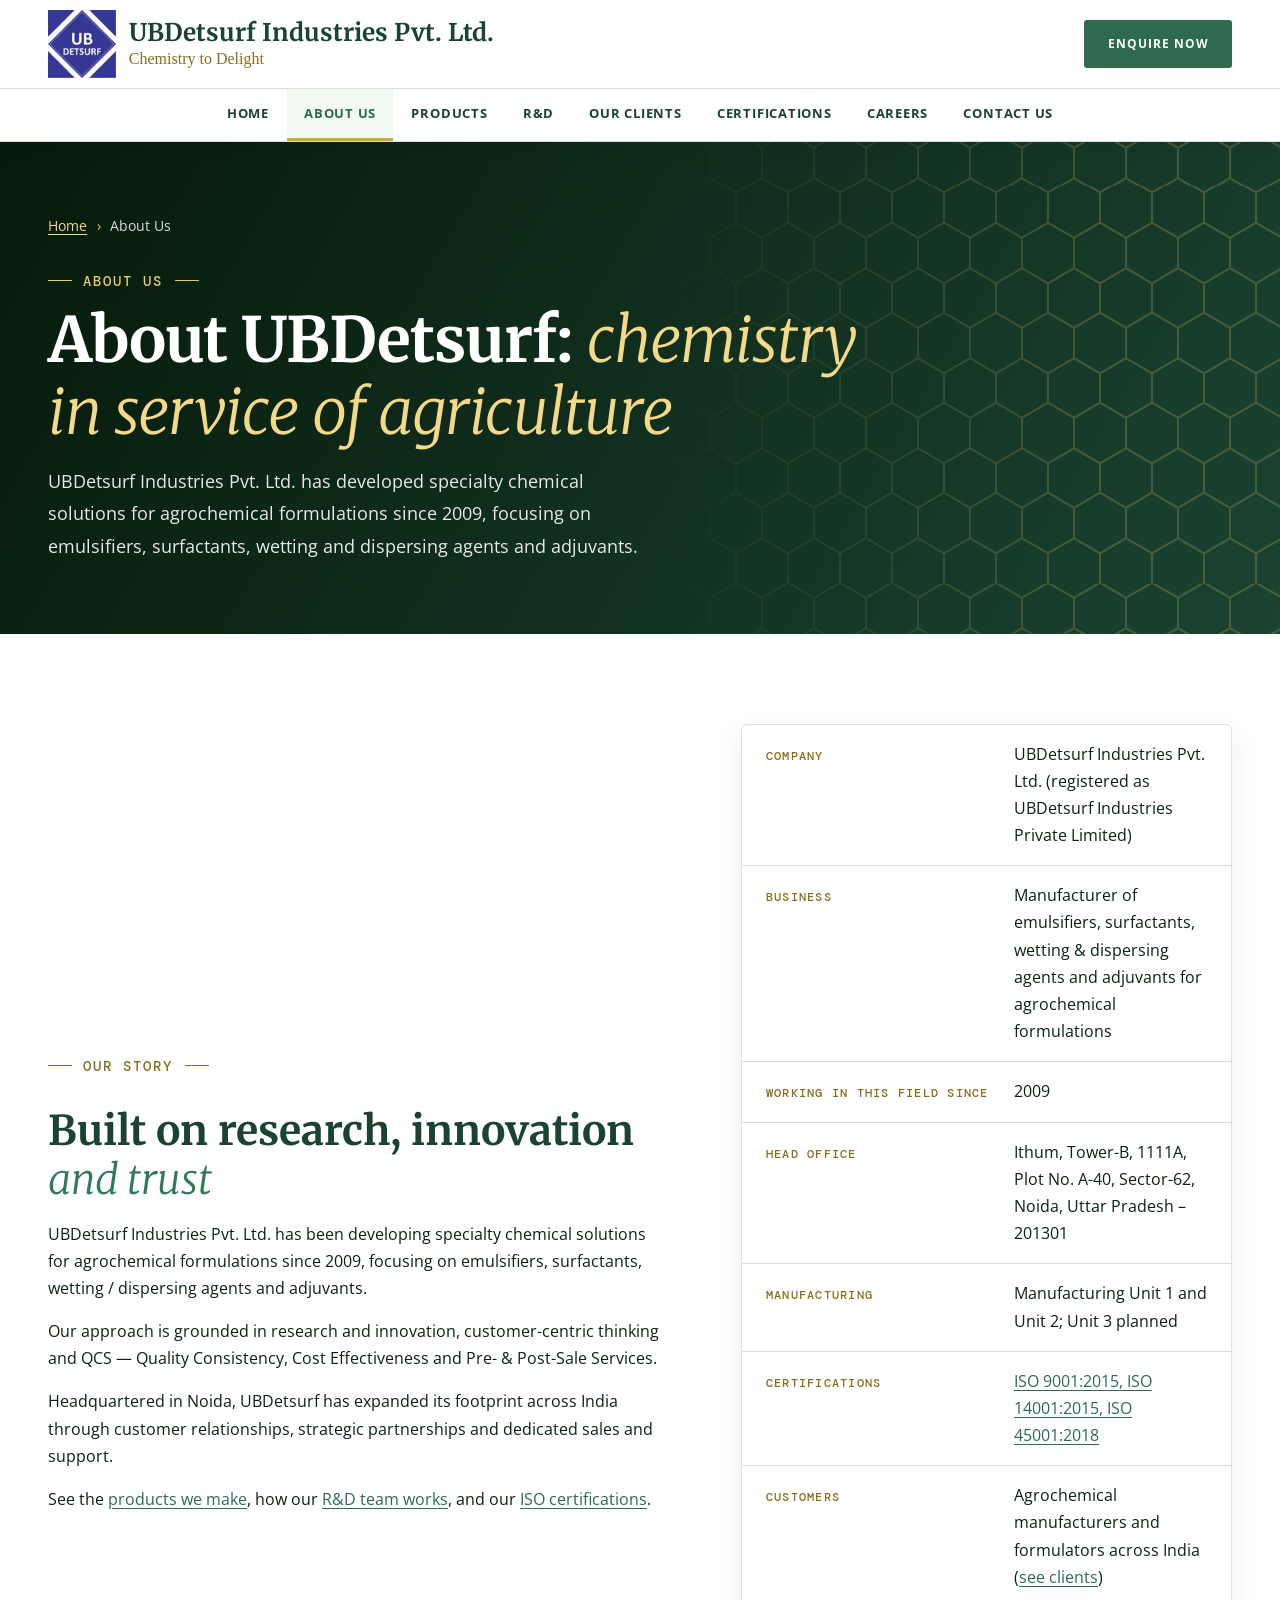
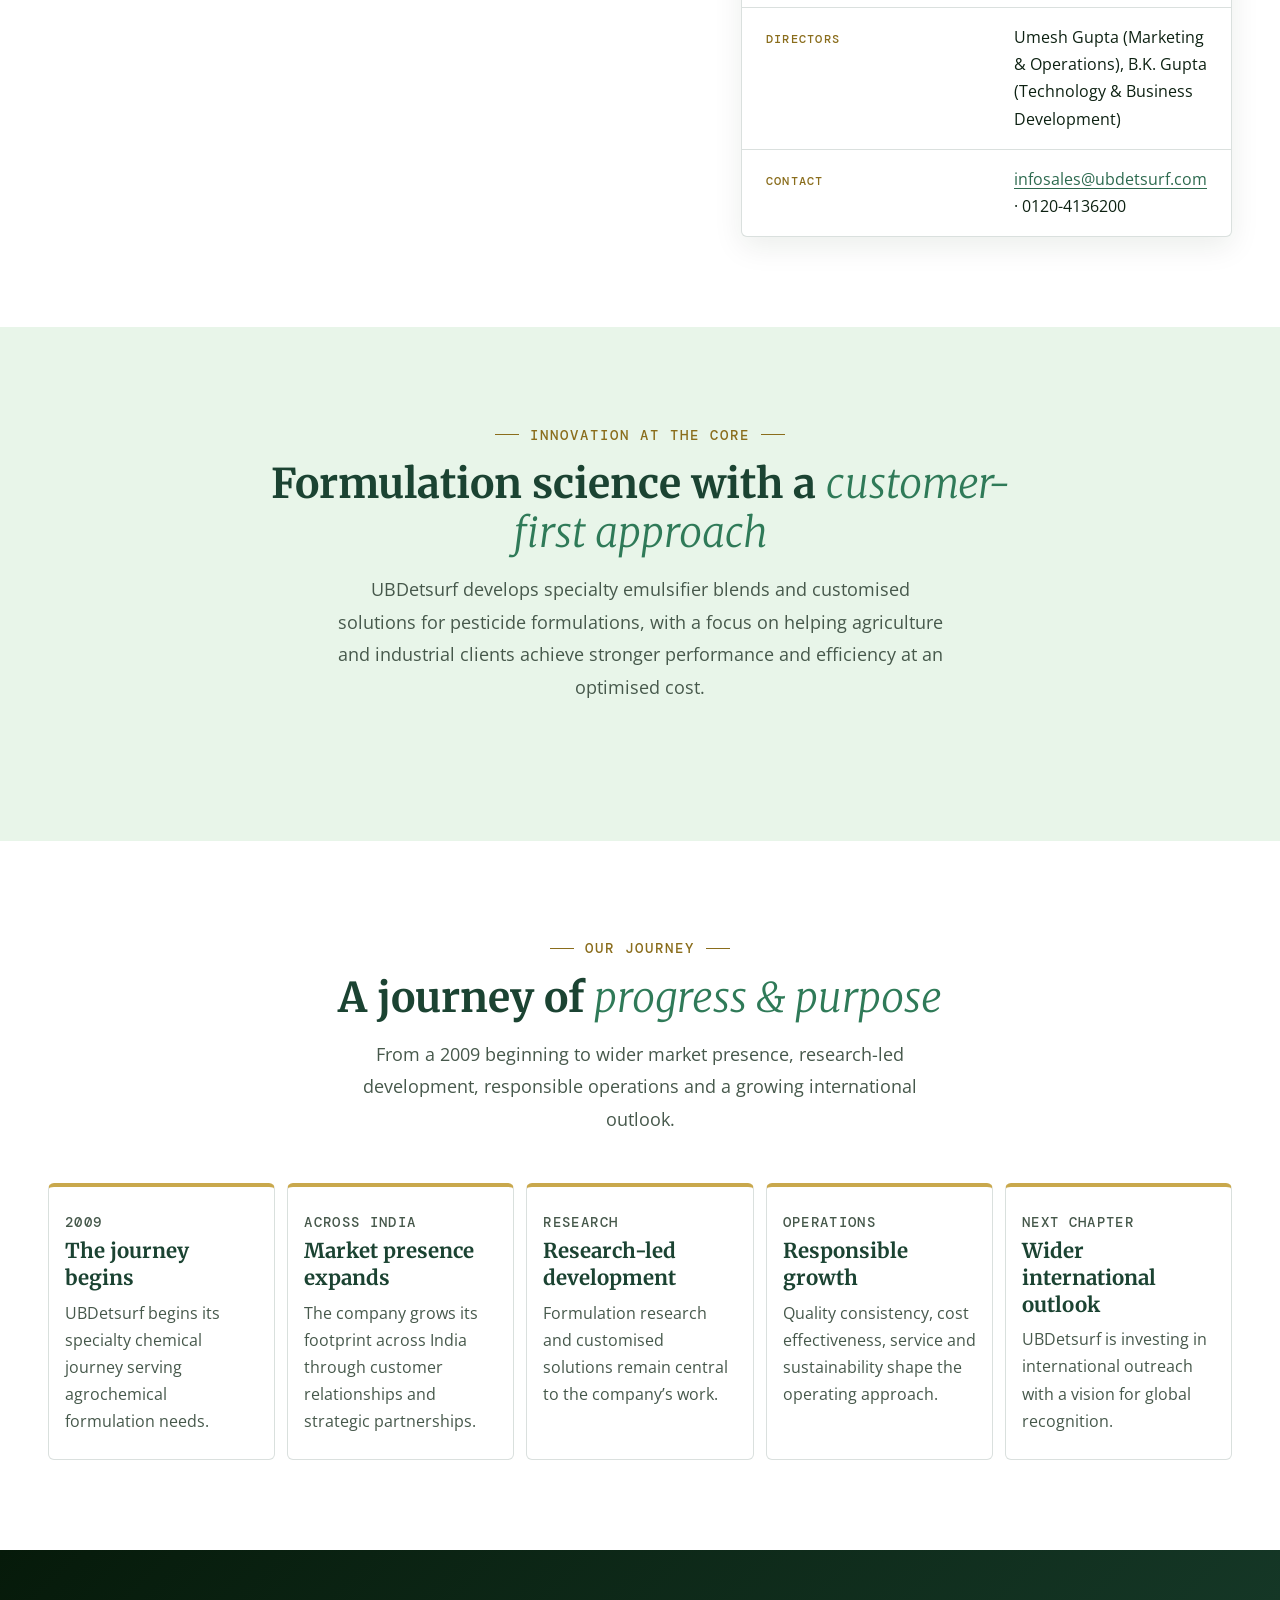
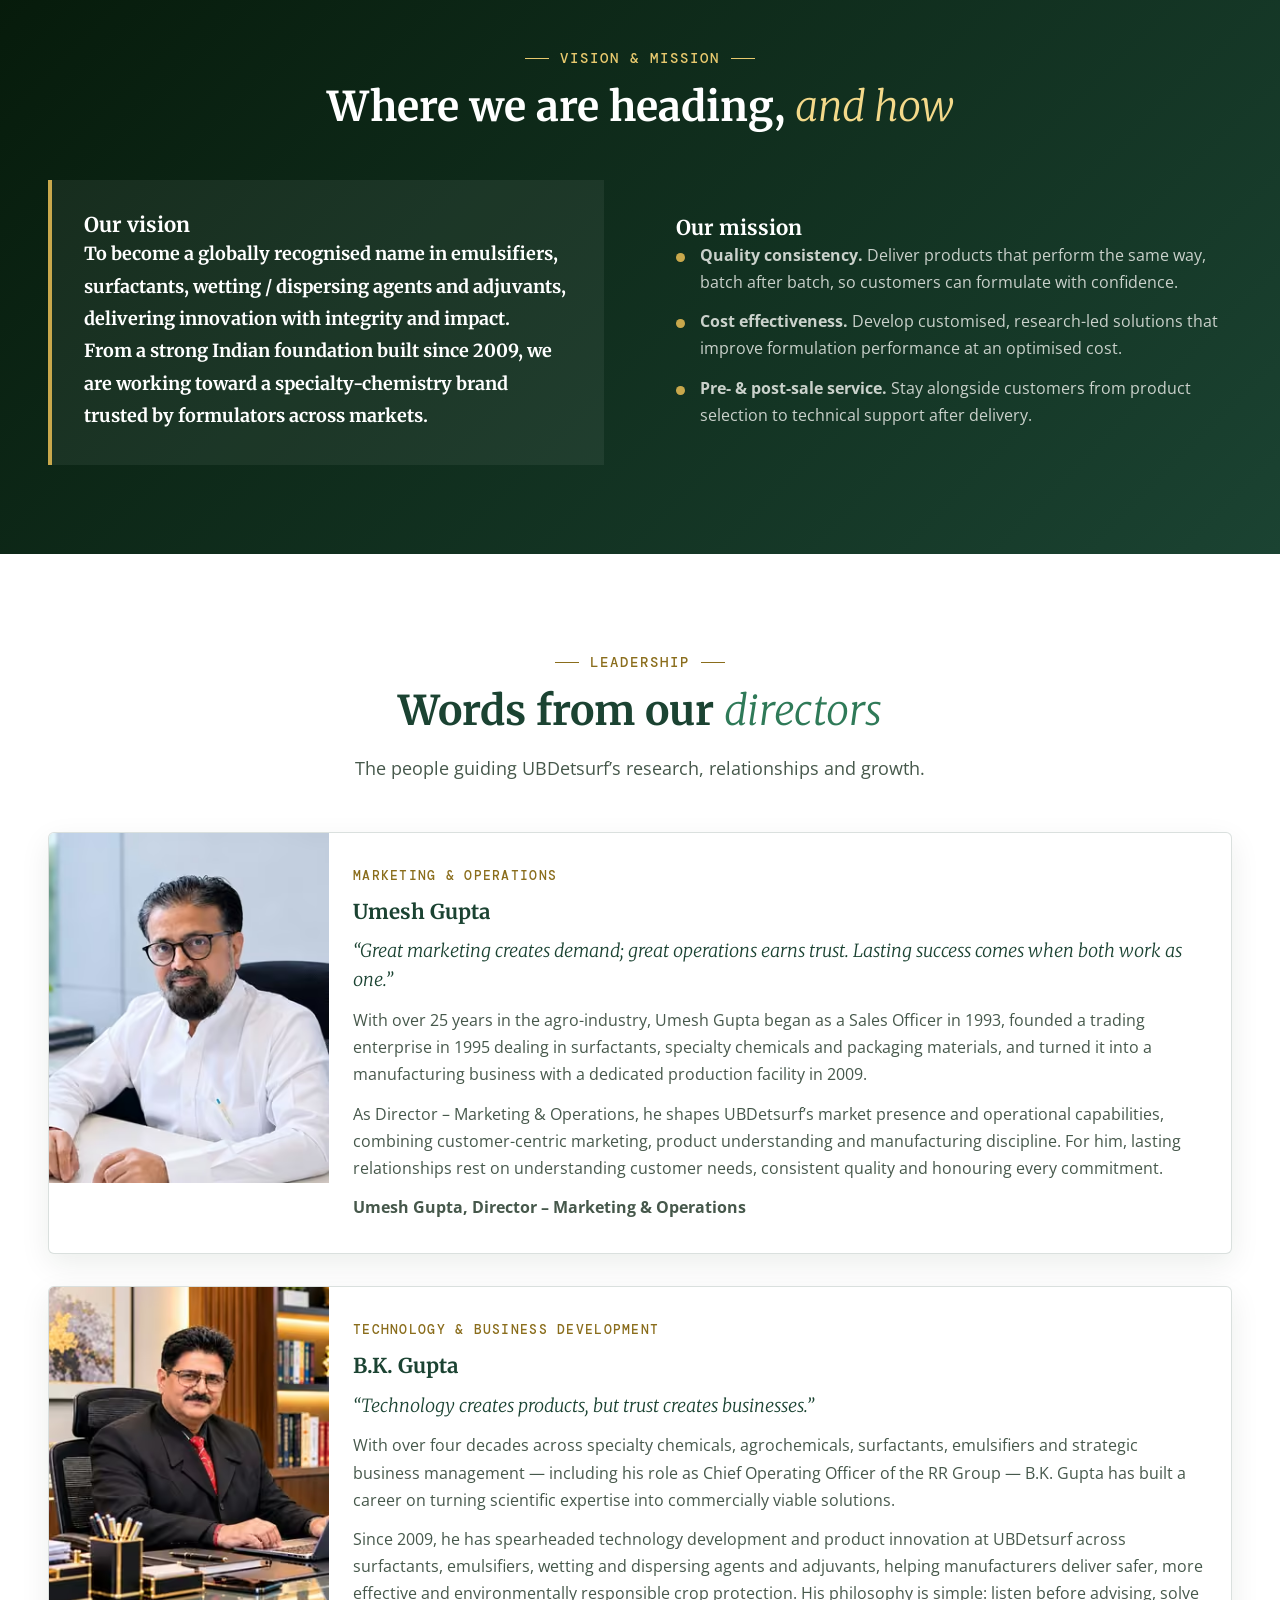
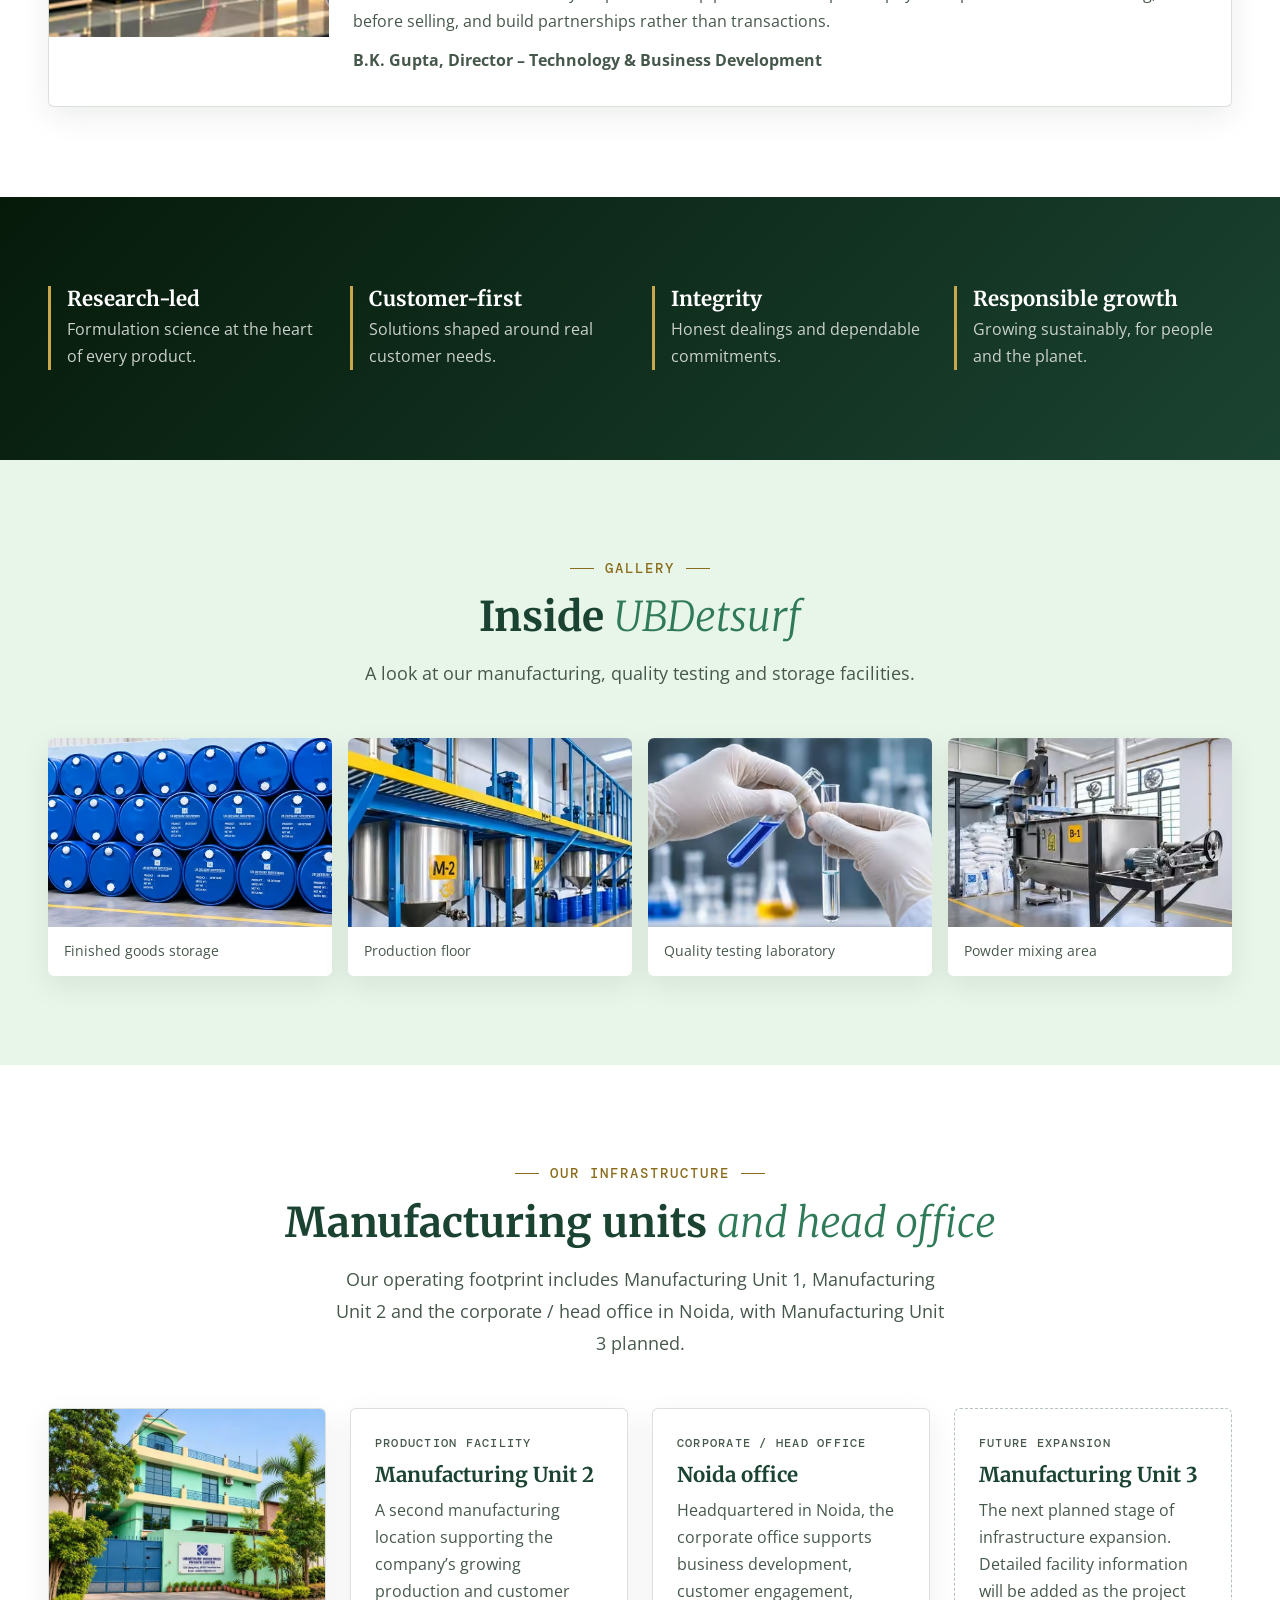
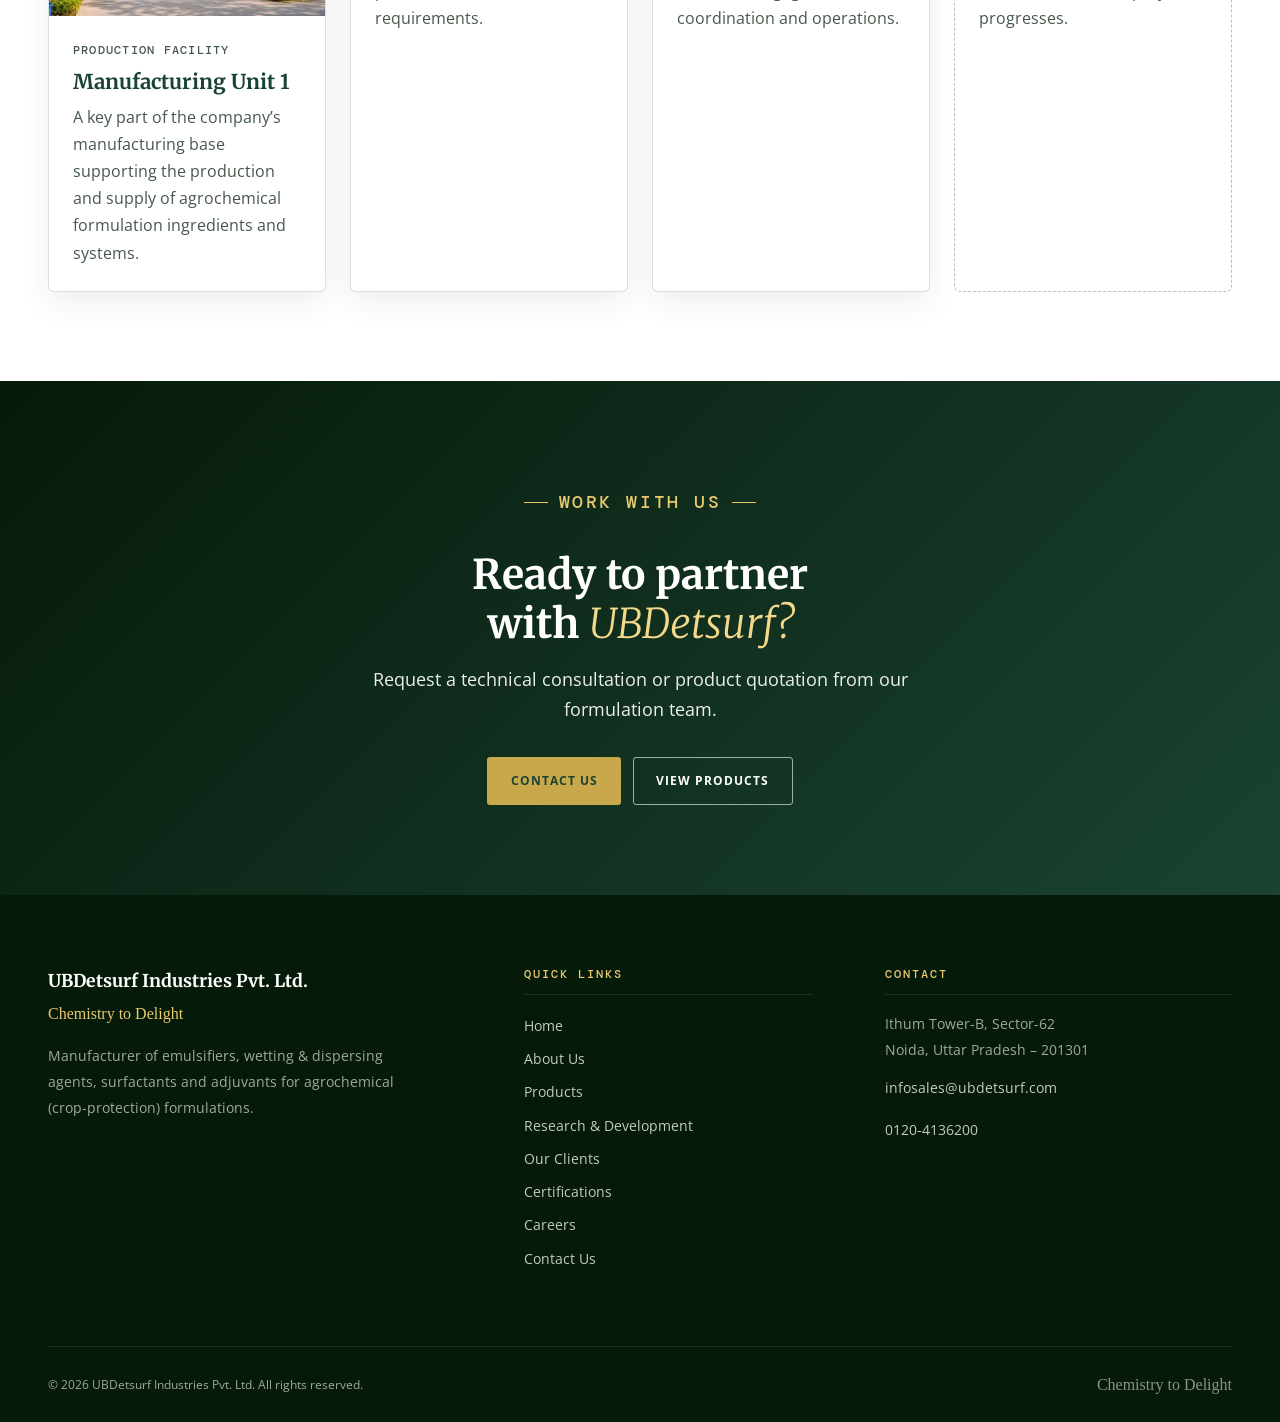
==== about-us.html @ bb8dee8e "Add rebuilt UBDetsurf static website 8-page HTML5/CSS3/vanilla JS site with self-hosted fonts, AVIF/" ====
<!DOCTYPE html>
<html lang="en-IN">
<head>
<meta charset="utf-8">
<meta name="viewport" content="width=device-width, initial-scale=1">
<title>About UBDetsurf Industries | Specialty Chemicals Since 2009</title>
<meta name="description" content="About UBDetsurf Industries: a Noida-based manufacturer of surfactants and adjuvants for agrochemical formulations since 2009. Facts, leadership and facilities.">
<link rel="canonical" href="https://www.ubdetsurf.com/about-us.html">
<meta name="robots" content="index, follow, max-image-preview:large">
<meta name="theme-color" content="#1b4332">
<meta name="author" content="UBDetsurf Industries Pvt. Ltd.">

<link rel="icon" href="favicon.ico" sizes="48x48">
<link rel="icon" type="image/png" sizes="32x32" href="assets/icons/favicon-32x32.png">
<link rel="apple-touch-icon" href="assets/icons/apple-touch-icon.png">

<meta property="og:type" content="website">
<meta property="og:site_name" content="UBDetsurf Industries">
<meta property="og:locale" content="en_IN">
<meta property="og:title" content="About UBDetsurf Industries | Specialty Chemicals Since 2009">
<meta property="og:description" content="About UBDetsurf Industries: a Noida-based manufacturer of surfactants and adjuvants for agrochemical formulations since 2009. Facts, leadership and facilities.">
<meta property="og:url" content="https://www.ubdetsurf.com/about-us.html">
<meta property="og:image" content="https://www.ubdetsurf.com/assets/images/og/og-about.jpg">
<meta property="og:image:width" content="1200">
<meta property="og:image:height" content="630">
<meta property="og:image:alt" content="About UBDetsurf Industries – chemistry in service of agriculture">
<meta name="twitter:card" content="summary_large_image">
<meta name="twitter:title" content="About UBDetsurf Industries | Specialty Chemicals Since 2009">
<meta name="twitter:description" content="About UBDetsurf Industries: a Noida-based manufacturer of surfactants and adjuvants for agrochemical formulations since 2009. Facts, leadership and facilities.">
<meta name="twitter:image" content="https://www.ubdetsurf.com/assets/images/og/og-about.jpg">
<meta name="twitter:image:alt" content="About UBDetsurf Industries – chemistry in service of agriculture">

<link rel="preload" href="assets/fonts/merriweather-latin-700-normal.woff2" as="font" type="font/woff2" crossorigin>
<link rel="preload" href="assets/fonts/open-sans-latin-wght-normal.woff2" as="font" type="font/woff2" crossorigin>
<link rel="preload" href="assets/fonts/merriweather-latin-300-italic.woff2" as="font" type="font/woff2" crossorigin>
<link rel="preload" href="assets/fonts/dm-mono-latin-500-normal.woff2" as="font" type="font/woff2" crossorigin>
<link rel="stylesheet" href="css/variables.css">
<link rel="stylesheet" href="css/global.css">
<link rel="stylesheet" href="css/components.css">
<link rel="stylesheet" href="css/responsive.css">
<noscript><link rel="stylesheet" href="css/no-js.css"></noscript>

<script type="application/ld+json">
{
  "@context": "https://schema.org",
  "@graph": [
    {
      "@type": "Organization",
      "@id": "https://www.ubdetsurf.com/#organization",
      "name": "UBDetsurf Industries Pvt. Ltd.",
      "alternateName": "UBDetsurf",
      "legalName": "UBDetsurf Industries Private Limited",
      "url": "https://www.ubdetsurf.com/",
      "logo": {
        "@type": "ImageObject",
        "@id": "https://www.ubdetsurf.com/#logo",
        "url": "https://www.ubdetsurf.com/assets/images/ubdetsurf-logo-192.png",
        "contentUrl": "https://www.ubdetsurf.com/assets/images/ubdetsurf-logo-192.png",
        "width": 192,
        "height": 192,
        "caption": "UBDetsurf Industries logo"
      },
      "image": "https://www.ubdetsurf.com/assets/images/ubdetsurf-logo-192.png",
      "slogan": "Chemistry to Delight",
      "description": "UBDetsurf Industries Pvt. Ltd. is a specialty chemical manufacturer in Noida, India, making emulsifiers, surfactants, wetting and dispersing agents and adjuvants for agrochemical (crop-protection) formulations.",
      "address": {
        "@type": "PostalAddress",
        "streetAddress": "Ithum, Tower-B, 1111A, Plot No. A-40, Sector-62",
        "addressLocality": "Noida",
        "addressRegion": "Uttar Pradesh",
        "postalCode": "201301",
        "addressCountry": "IN"
      },
      "telephone": "+91-120-4136200",
      "email": "infosales@ubdetsurf.com",
      "contactPoint": [
        {
          "@type": "ContactPoint",
          "contactType": "sales",
          "telephone": "+91-9999422987",
          "email": "infosales@ubdetsurf.com",
          "areaServed": "IN",
          "name": "Sales team"
        },
        {
          "@type": "ContactPoint",
          "contactType": "purchasing",
          "telephone": "+91-9818009891",
          "email": "scm@ubdetsurf.com",
          "areaServed": "IN",
          "name": "Purchase / supply chain team"
        }
      ],
      "areaServed": {
        "@type": "Country",
        "name": "India"
      },
      "knowsAbout": [
        "Agrochemical surfactants",
        "Emulsifiers for pesticide formulations",
        "Wetting and dispersing agents",
        "Agricultural adjuvants and tank-mix additives",
        "Agrochemical formulation development"
      ],
      "award": "Emerging Company of the Year Award – Small Scale, PMFAI-SML Annual Agchem Awards, Dubai, 2026"
    },
    {
      "@type": "WebSite",
      "@id": "https://www.ubdetsurf.com/#website",
      "url": "https://www.ubdetsurf.com/",
      "name": "UBDetsurf Industries",
      "inLanguage": "en-IN",
      "publisher": {
        "@id": "https://www.ubdetsurf.com/#organization"
      }
    },
    {
      "@type": "AboutPage",
      "@id": "https://www.ubdetsurf.com/about-us.html#webpage",
      "url": "https://www.ubdetsurf.com/about-us.html",
      "name": "About UBDetsurf Industries | Specialty Chemicals Since 2009",
      "description": "About UBDetsurf Industries: a Noida-based manufacturer of surfactants and adjuvants for agrochemical formulations since 2009. Facts, leadership and facilities.",
      "inLanguage": "en-IN",
      "isPartOf": {
        "@id": "https://www.ubdetsurf.com/#website"
      },
      "about": {
        "@id": "https://www.ubdetsurf.com/#organization"
      },
      "breadcrumb": {
        "@id": "https://www.ubdetsurf.com/about-us.html#breadcrumb"
      },
      "primaryImageOfPage": {
        "@type": "ImageObject",
        "url": "https://www.ubdetsurf.com/assets/images/og/og-about.jpg",
        "width": 1200,
        "height": 630
      }
    },
    {
      "@type": "BreadcrumbList",
      "@id": "https://www.ubdetsurf.com/about-us.html#breadcrumb",
      "itemListElement": [
        {
          "@type": "ListItem",
          "position": 1,
          "name": "Home",
          "item": "https://www.ubdetsurf.com/"
        },
        {
          "@type": "ListItem",
          "position": 2,
          "name": "About Us",
          "item": "https://www.ubdetsurf.com/about-us.html"
        }
      ]
    }
  ]
}
</script>
</head>
<body>
<a class="skip-link" href="#main">Skip to main content</a>
<header class="site-header">
  <div class="site-header__brand container">
    <a class="logo" href="index.html">
      <img class="logo__mark" src="assets/images/ubdetsurf-logo-96.webp"
           srcset="assets/images/ubdetsurf-logo-96.webp 96w, assets/images/ubdetsurf-logo-192.webp 192w"
           sizes="68px" width="68" height="68" alt="" decoding="async">
      <span class="logo__text">
        <span class="logo__name"><b>UBDetsurf</b> Industries Pvt. Ltd.</span>
        <span class="logo__tag">Chemistry to Delight</span>
      </span>
    </a>
    <a class="btn btn--green header-cta" href="contact-us.html#enquiry">Enquire now</a>
    <button class="nav-toggle" type="button" aria-expanded="false" aria-controls="site-nav">
      <span class="nav-toggle__bars" aria-hidden="true"></span>
      <span class="visually-hidden">Menu</span>
    </button>
  </div>
  <nav class="site-nav" id="site-nav" aria-label="Primary">
    <ul class="site-nav__list container">
        <li><a href="index.html">Home</a></li>
        <li><a href="about-us.html" aria-current="page">About Us</a></li>
        <li><a href="products.html">Products</a></li>
        <li><a href="research-development.html">R&amp;D</a></li>
        <li><a href="clients.html">Our Clients</a></li>
        <li><a href="iso-certifications.html">Certifications</a></li>
        <li><a href="careers.html">Careers</a></li>
        <li><a href="contact-us.html">Contact Us</a></li>
    </ul>
  </nav>
</header>
<main id="main">
<section class="page-hero">
  <div class="container">
    <nav class="breadcrumb" aria-label="Breadcrumb">
      <ol>
        <li><a href="index.html">Home</a></li>
        <li><span aria-current="page">About Us</span></li>
      </ol>
    </nav>
    <p class="eyebrow">About us</p>
    <h1>About UBDetsurf: <em>chemistry in service of agriculture</em></h1>
    <p class="page-hero__lead">UBDetsurf Industries Pvt. Ltd. has developed specialty chemical solutions for agrochemical formulations since 2009, focusing on emulsifiers, surfactants, wetting and dispersing agents and adjuvants.</p>
  </div>
</section>

<section class="section section--white" aria-labelledby="story-title">
  <div class="container split split--wide-copy">
    <div class="split__copy prose">
      <p class="eyebrow">Our story</p>
      <h2 id="story-title">Built on research, innovation <em>and trust</em></h2>
      <p>UBDetsurf Industries Pvt. Ltd. has been developing specialty chemical solutions for agrochemical formulations since 2009, focusing on emulsifiers, surfactants, wetting / dispersing agents and adjuvants.</p>
      <p>Our approach is grounded in research and innovation, customer-centric thinking and QCS &mdash; Quality Consistency, Cost Effectiveness and Pre- &amp; Post-Sale Services.</p>
      <p>Headquartered in Noida, UBDetsurf has expanded its footprint across India through customer relationships, strategic partnerships and dedicated sales and support.</p>
      <p>See the <a href="products.html">products we make</a>, how our <a href="research-development.html">R&amp;D team works</a>, and our <a href="iso-certifications.html">ISO certifications</a>.</p>
    </div>
    <div>
      <h2 class="visually-hidden">Company fact sheet</h2>
      <dl class="fact-sheet">
        <div class="fact-sheet__row"><dt>Company</dt><dd>UBDetsurf Industries Pvt. Ltd. (registered as UBDetsurf Industries Private Limited)</dd></div>
        <div class="fact-sheet__row"><dt>Business</dt><dd>Manufacturer of emulsifiers, surfactants, wetting &amp; dispersing agents and adjuvants for agrochemical formulations</dd></div>
        <div class="fact-sheet__row"><dt>Working in this field since</dt><dd>2009</dd></div>
        <div class="fact-sheet__row"><dt>Head office</dt><dd>Ithum, Tower-B, 1111A, Plot No. A-40, Sector-62, Noida, Uttar Pradesh – 201301</dd></div>
        <div class="fact-sheet__row"><dt>Manufacturing</dt><dd>Manufacturing Unit 1 and Unit 2; Unit 3 planned</dd></div>
        <div class="fact-sheet__row"><dt>Certifications</dt><dd><a href="iso-certifications.html">ISO 9001:2015, ISO 14001:2015, ISO 45001:2018</a></dd></div>
        <div class="fact-sheet__row"><dt>Customers</dt><dd>Agrochemical manufacturers and formulators across India (<a href="clients.html">see clients</a>)</dd></div>
        <div class="fact-sheet__row"><dt>Directors</dt><dd>Umesh Gupta (Marketing &amp; Operations), B.K. Gupta (Technology &amp; Business Development)</dd></div>
        <div class="fact-sheet__row"><dt>Contact</dt><dd><a href="mailto:infosales@ubdetsurf.com">infosales@ubdetsurf.com</a> &middot; 0120-4136200</dd></div>
      </dl>
    </div>
  </div>
</section>

<section class="section section--tint" aria-labelledby="innovation-title">
  <div class="container--narrow" data-reveal>
    <div class="section-head">
      <p class="eyebrow">Innovation at the core</p>
      <h2 id="innovation-title">Formulation science with a <em>customer-first approach</em></h2>
      <p class="lead">UBDetsurf develops specialty emulsifier blends and customised solutions for pesticide formulations, with a focus on helping agriculture and industrial clients achieve stronger performance and efficiency at an optimised cost.</p>
    </div>
  </div>
</section>

<section class="section section--white" id="milestones" aria-labelledby="journey-title">
  <div class="container">
    <div class="section-head" data-reveal>
      <p class="eyebrow">Our journey</p>
      <h2 id="journey-title">A journey of <em>progress &amp; purpose</em></h2>
      <p class="lead">From a 2009 beginning to wider market presence, research-led development, responsible operations and a growing international outlook.</p>
    </div>
    <ol class="timeline" data-reveal>
      <li class="timeline__item"><p class="timeline__when">2009</p><h3>The journey begins</h3><p>UBDetsurf begins its specialty chemical journey serving agrochemical formulation needs.</p></li>
      <li class="timeline__item"><p class="timeline__when">Across India</p><h3>Market presence expands</h3><p>The company grows its footprint across India through customer relationships and strategic partnerships.</p></li>
      <li class="timeline__item"><p class="timeline__when">Research</p><h3>Research-led development</h3><p>Formulation research and customised solutions remain central to the company&rsquo;s work.</p></li>
      <li class="timeline__item"><p class="timeline__when">Operations</p><h3>Responsible growth</h3><p>Quality consistency, cost effectiveness, service and sustainability shape the operating approach.</p></li>
      <li class="timeline__item"><p class="timeline__when">Next chapter</p><h3>Wider international outlook</h3><p>UBDetsurf is investing in international outreach with a vision for global recognition.</p></li>
    </ol>
  </div>
</section>

<section class="section section--dark" id="vision-mission" aria-labelledby="vision-title">
  <div class="container">
    <div class="section-head" data-reveal>
      <p class="eyebrow">Vision &amp; mission</p>
      <h2 id="vision-title">Where we are heading, <em>and how</em></h2>
    </div>
    <div class="split" data-reveal>
      <div class="quote-block">
        <h3>Our vision</h3>
        <p>To become a globally recognised name in emulsifiers, surfactants, wetting / dispersing agents and adjuvants, delivering innovation with integrity and impact.</p>
        <p>From a strong Indian foundation built since 2009, we are working toward a specialty-chemistry brand trusted by formulators across markets.</p>
      </div>
      <div>
        <h3>Our mission</h3>
        <ol class="checklist">
          <li><strong>Quality consistency.</strong> Deliver products that perform the same way, batch after batch, so customers can formulate with confidence.</li>
          <li><strong>Cost effectiveness.</strong> Develop customised, research-led solutions that improve formulation performance at an optimised cost.</li>
          <li><strong>Pre- &amp; post-sale service.</strong> Stay alongside customers from product selection to technical support after delivery.</li>
        </ol>
      </div>
    </div>
  </div>
</section>

<section class="section section--white" id="leadership" aria-labelledby="leaders-title">
  <div class="container">
    <div class="section-head" data-reveal>
      <p class="eyebrow">Leadership</p>
      <h2 id="leaders-title">Words from our <em>directors</em></h2>
      <p class="lead">The people guiding UBDetsurf&rsquo;s research, relationships and growth.</p>
    </div>
    <div class="leaders">
      <article class="leader" data-reveal>
        <div class="leader__photo"><picture><source type="image/avif" srcset="assets/images/people/umesh-gupta-director-marketing-operations-300.avif 300w, assets/images/people/umesh-gupta-director-marketing-operations-600.avif 600w" sizes="(min-width: 900px) 280px, 100vw"><source type="image/webp" srcset="assets/images/people/umesh-gupta-director-marketing-operations-300.webp 300w, assets/images/people/umesh-gupta-director-marketing-operations-600.webp 600w" sizes="(min-width: 900px) 280px, 100vw"><img src="assets/images/people/umesh-gupta-director-marketing-operations-600.webp" width="600" height="750" alt="Portrait of Umesh Gupta, Director – Marketing &amp; Operations, UBDetsurf Industries" loading="lazy" decoding="async"></picture></div>
        <div class="leader__body">
          <p class="leader__role">Marketing &amp; Operations</p>
          <h3>Umesh Gupta</h3>
          <p class="leader__quote">&ldquo;Great marketing creates demand; great operations earns trust. Lasting success comes when both work as one.&rdquo;</p>
          <p>With over 25 years in the agro-industry, Umesh Gupta began as a Sales Officer in 1993, founded a trading enterprise in 1995 dealing in surfactants, specialty chemicals and packaging materials, and turned it into a manufacturing business with a dedicated production facility in 2009.</p>
          <p>As Director &ndash; Marketing &amp; Operations, he shapes UBDetsurf&rsquo;s market presence and operational capabilities, combining customer-centric marketing, product understanding and manufacturing discipline. For him, lasting relationships rest on understanding customer needs, consistent quality and honouring every commitment.</p>
          <p class="leader__sign">Umesh Gupta, Director &ndash; Marketing &amp; Operations</p>
        </div>
      </article>
      <article class="leader" data-reveal>
        <div class="leader__photo"><picture><source type="image/avif" srcset="assets/images/people/bk-gupta-director-technology-business-development-300.avif 300w, assets/images/people/bk-gupta-director-technology-business-development-600.avif 600w" sizes="(min-width: 900px) 280px, 100vw"><source type="image/webp" srcset="assets/images/people/bk-gupta-director-technology-business-development-300.webp 300w, assets/images/people/bk-gupta-director-technology-business-development-600.webp 600w" sizes="(min-width: 900px) 280px, 100vw"><img src="assets/images/people/bk-gupta-director-technology-business-development-600.webp" width="600" height="750" alt="Portrait of B.K. Gupta, Director – Technology &amp; Business Development, UBDetsurf Industries" loading="lazy" decoding="async"></picture></div>
        <div class="leader__body">
          <p class="leader__role">Technology &amp; Business Development</p>
          <h3>B.K. Gupta</h3>
          <p class="leader__quote">&ldquo;Technology creates products, but trust creates businesses.&rdquo;</p>
          <p>With over four decades across specialty chemicals, agrochemicals, surfactants, emulsifiers and strategic business management &mdash; including his role as Chief Operating Officer of the RR Group &mdash; B.K. Gupta has built a career on turning scientific expertise into commercially viable solutions.</p>
          <p>Since 2009, he has spearheaded technology development and product innovation at UBDetsurf across surfactants, emulsifiers, wetting and dispersing agents and adjuvants, helping manufacturers deliver safer, more effective and environmentally responsible crop protection. His philosophy is simple: listen before advising, solve before selling, and build partnerships rather than transactions.</p>
          <p class="leader__sign">B.K. Gupta, Director &ndash; Technology &amp; Business Development</p>
        </div>
      </article>
    </div>
  </div>
</section>

<section class="section section--dark" aria-labelledby="values-title">
  <div class="container">
    <h2 class="visually-hidden" id="values-title">Our values</h2>
    <ul class="values" data-reveal>
      <li><h3>Research-led</h3><p>Formulation science at the heart of every product.</p></li>
      <li><h3>Customer-first</h3><p>Solutions shaped around real customer needs.</p></li>
      <li><h3>Integrity</h3><p>Honest dealings and dependable commitments.</p></li>
      <li><h3>Responsible growth</h3><p>Growing sustainably, for people and the planet.</p></li>
    </ul>
  </div>
</section>

<section class="section section--tint" id="gallery" aria-labelledby="gallery-title">
  <div class="container">
    <div class="section-head" data-reveal>
      <p class="eyebrow">Gallery</p>
      <h2 id="gallery-title">Inside <em>UBDetsurf</em></h2>
      <p class="lead">A look at our manufacturing, quality testing and storage facilities.</p>
    </div>
    <div class="gallery" data-reveal>
      <figure><picture><source type="image/avif" srcset="assets/images/finished-goods-storage-drums-640.avif 640w, assets/images/finished-goods-storage-drums-960.avif 960w, assets/images/finished-goods-storage-drums-1200.avif 1200w" sizes="(min-width: 900px) 25vw, 50vw"><source type="image/webp" srcset="assets/images/finished-goods-storage-drums-640.webp 640w, assets/images/finished-goods-storage-drums-960.webp 960w, assets/images/finished-goods-storage-drums-1200.webp 1200w" sizes="(min-width: 900px) 25vw, 50vw"><img src="assets/images/finished-goods-storage-drums-640.webp" width="1200" height="675" alt="UBDetsurf Industries drums stacked in finished goods storage" loading="lazy" decoding="async"></picture><figcaption>Finished goods storage</figcaption></figure>
      <figure><picture><source type="image/avif" srcset="assets/images/stainless-steel-mixing-vessels-400.avif 400w, assets/images/stainless-steel-mixing-vessels-763.avif 763w" sizes="(min-width: 900px) 25vw, 50vw"><source type="image/webp" srcset="assets/images/stainless-steel-mixing-vessels-400.webp 400w, assets/images/stainless-steel-mixing-vessels-763.webp 763w" sizes="(min-width: 900px) 25vw, 50vw"><img src="assets/images/stainless-steel-mixing-vessels-400.webp" width="763" height="510" alt="Stainless steel mixing vessels on the production floor" loading="lazy" decoding="async"></picture><figcaption>Production floor</figcaption></figure>
      <figure><picture><source type="image/avif" srcset="assets/images/quality-testing-laboratory-400.avif 400w, assets/images/quality-testing-laboratory-763.avif 763w" sizes="(min-width: 900px) 25vw, 50vw"><source type="image/webp" srcset="assets/images/quality-testing-laboratory-400.webp 400w, assets/images/quality-testing-laboratory-763.webp 763w" sizes="(min-width: 900px) 25vw, 50vw"><img src="assets/images/quality-testing-laboratory-400.webp" width="763" height="506" alt="Quality testing in the UBDetsurf laboratory" loading="lazy" decoding="async"></picture><figcaption>Quality testing laboratory</figcaption></figure>
      <figure><picture><source type="image/avif" srcset="assets/images/ribbon-blender-powder-mixing-400.avif 400w, assets/images/ribbon-blender-powder-mixing-763.avif 763w" sizes="(min-width: 900px) 25vw, 50vw"><source type="image/webp" srcset="assets/images/ribbon-blender-powder-mixing-400.webp 400w, assets/images/ribbon-blender-powder-mixing-763.webp 763w" sizes="(min-width: 900px) 25vw, 50vw"><img src="assets/images/ribbon-blender-powder-mixing-400.webp" width="763" height="506" alt="Ribbon blender in the powder mixing area" loading="lazy" decoding="async"></picture><figcaption>Powder mixing area</figcaption></figure>
    </div>
  </div>
</section>

<section class="section section--white" id="capabilities" aria-labelledby="facilities-title">
  <div class="container">
    <div class="section-head" data-reveal>
      <p class="eyebrow">Our infrastructure</p>
      <h2 id="facilities-title">Manufacturing units <em>and head office</em></h2>
      <p class="lead">Our operating footprint includes Manufacturing Unit 1, Manufacturing Unit 2 and the corporate / head office in Noida, with Manufacturing Unit 3 planned.</p>
    </div>
    <div class="facilities" data-reveal>
      <article class="facility">
        <div class="facility__media"><picture><source type="image/avif" srcset="assets/images/manufacturing-unit-1-building-600.avif 600w, assets/images/manufacturing-unit-1-building-1200.avif 1200w" sizes="(min-width: 900px) 25vw, 50vw"><source type="image/webp" srcset="assets/images/manufacturing-unit-1-building-600.webp 600w, assets/images/manufacturing-unit-1-building-1200.webp 1200w" sizes="(min-width: 900px) 25vw, 50vw"><img src="assets/images/manufacturing-unit-1-building-600.webp" width="1200" height="895" alt="Front of UBDetsurf Industries Manufacturing Unit 1 with company signboard at the gate" loading="lazy" decoding="async"></picture></div>
        <div class="facility__body"><p class="facility__kind">Production facility</p><h3>Manufacturing Unit 1</h3><p>A key part of the company&rsquo;s manufacturing base supporting the production and supply of agrochemical formulation ingredients and systems.</p></div>
      </article>
      <article class="facility">
        <div class="facility__body"><p class="facility__kind">Production facility</p><h3>Manufacturing Unit 2</h3><p>A second manufacturing location supporting the company&rsquo;s growing production and customer requirements.</p></div>
      </article>
      <article class="facility">
        <div class="facility__body"><p class="facility__kind">Corporate / head office</p><h3>Noida office</h3><p>Headquartered in Noida, the corporate office supports business development, customer engagement, coordination and operations.</p></div>
      </article>
      <article class="facility facility--soon">
        <div class="facility__body"><p class="facility__kind">Future expansion</p><h3>Manufacturing Unit 3</h3><p>The next planned stage of infrastructure expansion. Detailed facility information will be added as the project progresses.</p></div>
      </article>
    </div>
  </div>
</section>

<section class="cta-band" data-reveal>
  <div class="container">
    <p class="eyebrow">Work with us</p>
    <h2>Ready to partner with <em>UBDetsurf?</em></h2>
    <p>Request a technical consultation or product quotation from our formulation team.</p>
    <div class="btn-row btn-row--center">
      <a class="btn btn--gold" href="contact-us.html#enquiry">Contact us</a>
      <a class="btn btn--outline-light" href="products.html">View products</a>
    </div>
  </div>
</section>

</main>
<footer class="site-footer">
  <div class="container">
    <div class="site-footer__grid">
      <div>
        <p class="site-footer__name"><b>UBDetsurf</b> Industries Pvt. Ltd.</p>
        <p class="site-footer__tag">Chemistry to Delight</p>
        <p class="site-footer__about">Manufacturer of emulsifiers, wetting &amp; dispersing agents, surfactants and adjuvants for agrochemical (crop-protection) formulations.</p>
      </div>
      <nav aria-label="Footer">
        <h2>Quick links</h2>
        <ul class="site-footer__links">
        <li><a href="index.html">Home</a></li>
        <li><a href="about-us.html">About Us</a></li>
        <li><a href="products.html">Products</a></li>
        <li><a href="research-development.html">Research &amp; Development</a></li>
        <li><a href="clients.html">Our Clients</a></li>
        <li><a href="iso-certifications.html">Certifications</a></li>
        <li><a href="careers.html">Careers</a></li>
        <li><a href="contact-us.html">Contact Us</a></li>
        </ul>
      </nav>
      <div>
        <h2>Contact</h2>
        <address>
          <p>Ithum Tower-B, Sector-62<br>Noida, Uttar Pradesh – 201301</p>
          <p><a href="mailto:infosales@ubdetsurf.com">infosales@ubdetsurf.com</a></p>
          <p><a href="tel:+911204136200">0120-4136200</a></p>
        </address>
      </div>
    </div>
    <div class="site-footer__bottom">
      <span>&copy; 2026 UBDetsurf Industries Pvt. Ltd. All rights reserved.</span>
      <span class="site-footer__script">Chemistry to Delight</span>
    </div>
  </div>
</footer>
<script src="js/main.js" defer></script>
</body>
</html>
---- css/variables.css ----
/* ==========================================================================
   UBDetsurf Industries — design tokens
   Single source of truth for colour, type, spacing. Change a value here and
   it updates on every page. Values are carried over from the original Wix
   site (forest green + gold, Merriweather / Open Sans / DM Mono).
   ========================================================================== */

/* Self-hosted fonts (Latin subset, SIL Open Font License). font-display: swap
   keeps text visible while fonts load. */
@font-face {
  font-family: "Merriweather";
  src: url("../assets/fonts/merriweather-latin-700-normal.woff2") format("woff2");
  font-weight: 700;
  font-style: normal;
  font-display: swap;
}
@font-face {
  font-family: "Merriweather";
  src: url("../assets/fonts/merriweather-latin-300-italic.woff2") format("woff2");
  font-weight: 300;
  font-style: italic;
  font-display: swap;
}
/* Open Sans is a variable font: one file covers weights 300–800. */
@font-face {
  font-family: "Open Sans";
  src: url("../assets/fonts/open-sans-latin-wght-normal.woff2") format("woff2");
  font-weight: 300 800;
  font-style: normal;
  font-display: swap;
}
@font-face {
  font-family: "DM Mono";
  src: url("../assets/fonts/dm-mono-latin-500-normal.woff2") format("woff2");
  font-weight: 500;
  font-style: normal;
  font-display: swap;
}

:root {
  /* --- Brand greens (from the original site) --- */
  --green-900: #061a0a;
  --green-800: #0e2d14;
  --green-700: #1b4332;
  --green-600: #2d6a4f;
  --green-500: #40916c;
  --green-400: #52b788;
  /* Darker variant of green-500 that passes 4.5:1 on white for italic accents. */
  --green-accent: #2f7a58;

  /* --- Gold accents --- */
  --gold-500: #c9a84c;   /* decorative + buttons + use on DARK backgrounds */
  --gold-300: #e8c96e;
  --gold-200: #f4d98a;
  /* The original gold fails contrast on light backgrounds (2.3:1).
     Use this darker gold for small text on white / off-white (4.9:1). */
  --gold-text: #8a6d1c;

  /* --- Logo navy (used sparingly: focus ring on dark areas, theme colour) --- */
  --brand-navy: #33449c;

  /* --- Neutrals / surfaces --- */
  --white: #ffffff;
  --surface: #f4fbf4;      /* page background */
  --surface-alt: #e8f5e9;  /* tinted sections, table headers */
  --text: #0d2112;
  --text-muted: #46584b;   /* 7:1 on --surface */
  --line: rgba(27, 67, 50, 0.16);
  --line-strong: rgba(27, 67, 50, 0.32);

  /* Text on dark green */
  --on-dark: #ffffff;
  --on-dark-muted: #cad1cb;   /* 9.6:1 on green-800 */

  /* --- Typography --- */
  --font-serif: "Merriweather", Georgia, "Times New Roman", serif;
  --font-sans: "Open Sans", system-ui, -apple-system, "Segoe UI", Roboto, Arial, sans-serif;
  --font-mono: "DM Mono", ui-monospace, "SFMono-Regular", Menlo, Consolas, monospace;
  /* The logo tagline uses Lucida Handwriting. It is a system font that cannot
     be self-hosted, so a handwriting-style fallback chain is provided. */
  --font-script: "Lucida Handwriting Std", "Lucida Handwriting", "Lucida Calligraphy", "Apple Chancery", cursive;

  /* Fluid type scale */
  --fs-xs: 0.78rem;
  --fs-sm: 0.9rem;
  --fs-base: 1rem;
  --fs-md: 1.125rem;
  --fs-h4: 1.1rem;
  --fs-h3: clamp(1.15rem, 1.6vw, 1.4rem);
  --fs-h2: clamp(1.65rem, 3.2vw, 2.7rem);
  --fs-h1: clamp(2rem, 5vw, 3.9rem);
  --fs-hero: clamp(2.1rem, 5.2vw, 4rem);

  /* --- Spacing (4px base) --- */
  --space-1: 0.25rem;
  --space-2: 0.5rem;
  --space-3: 0.75rem;
  --space-4: 1rem;
  --space-5: 1.5rem;
  --space-6: 2rem;
  --space-7: 3rem;
  --space-8: 4.5rem;
  --section-y: clamp(3.25rem, 7vw, 6rem);
  --gutter: clamp(1.25rem, 4vw, 3rem);
  --container: 1240px;
  --container-narrow: 820px;

  /* --- Shape, depth, motion --- */
  --radius: 3px;        /* the original uses small, sharp radii */
  --radius-lg: 6px;
  --shadow-1: 0 10px 30px rgba(13, 33, 18, 0.08);
  --shadow-2: 0 18px 50px rgba(13, 33, 18, 0.14);
  --ease: cubic-bezier(0.2, 0.7, 0.2, 1);
  --dur: 0.25s;

  /* Header geometry (used by the sticky-header offset in global.css) */
  --brand-row-h: 88px;
  --nav-row-h: 52px;
}
---- css/global.css ----
/* ==========================================================================
   Global: reset, base typography, layout primitives, header, footer.
   Mobile-first: these are the small-screen styles. Larger-screen refinements
   live in responsive.css, which loads last.
   ========================================================================== */

*,
*::before,
*::after {
  box-sizing: border-box;
}

html {
  -webkit-text-size-adjust: 100%;
  text-size-adjust: 100%;
  scroll-behavior: smooth;
  /* Anchor jumps should not hide headings under the sticky header. */
  scroll-padding-top: calc(var(--nav-row-h) + 1rem);
}

body {
  margin: 0;
  min-width: 320px;
  font-family: var(--font-sans);
  font-size: var(--fs-base);
  line-height: 1.7;
  color: var(--text);
  background: var(--surface);
  overflow-x: hidden;
  -webkit-font-smoothing: antialiased;
}

h1, h2, h3, h4, h5, p, ul, ol, dl, dd, figure, blockquote {
  margin: 0;
}

ul, ol {
  padding: 0;
  list-style: none;
}

img, picture, svg {
  display: block;
  max-width: 100%;
  height: auto;
}

a {
  color: inherit;
  text-decoration: none;
}

button, input, select, textarea {
  font: inherit;
  color: inherit;
}

table {
  border-collapse: collapse;
  width: 100%;
}

/* ---- Accessibility helpers ---- */
.visually-hidden {
  position: absolute !important;
  width: 1px;
  height: 1px;
  margin: -1px;
  padding: 0;
  overflow: hidden;
  clip: rect(0 0 0 0);
  white-space: nowrap;
  border: 0;
}

.skip-link {
  position: absolute;
  left: var(--space-4);
  top: -4rem;
  z-index: 1000;
  padding: var(--space-3) var(--space-4);
  background: var(--green-700);
  color: var(--white);
  font-weight: 700;
  border-radius: var(--radius);
}
.skip-link:focus {
  top: var(--space-3);
}

/* Visible keyboard focus everywhere. Light ring on dark areas is set below. */
:focus-visible {
  outline: 3px solid var(--green-600);
  outline-offset: 3px;
  border-radius: 2px;
}
.on-dark :focus-visible,
.site-footer :focus-visible,
.hero :focus-visible,
.page-hero :focus-visible,
.cta-band :focus-visible {
  outline-color: var(--gold-300);
}

/* ---- Layout primitives ---- */
.container {
  width: min(var(--container), 100% - 2 * var(--gutter));
  margin-inline: auto;
}
.container--narrow {
  width: min(var(--container-narrow), 100% - 2 * var(--gutter));
  margin-inline: auto;
}

.section {
  padding-block: var(--section-y);
}
.section--white { background: var(--white); }
.section--tint { background: var(--surface-alt); }
.section--dark {
  background: linear-gradient(135deg, var(--green-900), var(--green-700));
  color: var(--on-dark);
}

/* A section heading block: eyebrow + h2 + optional lead. */
.section-head {
  max-width: 760px;
  margin: 0 auto var(--space-7);
  text-align: center;
}
.section-head--left {
  margin-inline: 0;
  text-align: left;
}

/* ---- Headings ---- */
h1, h2, h3, h4 {
  font-family: var(--font-serif);
  line-height: 1.2;
  color: var(--green-700);
}
h2 {
  font-size: var(--fs-h2);
  font-weight: 700;
}
h3 {
  font-size: var(--fs-h3);
  font-weight: 700;
  line-height: 1.3;
}
h4 {
  font-size: var(--fs-h4);
  font-weight: 700;
  line-height: 1.35;
}
/* Emphasised phrase inside a heading: the brand's italic accent. */
h1 em, h2 em, h3 em {
  font-style: italic;
  font-weight: 300;
}
h2 em { color: var(--green-accent); }

.on-dark h2, .section--dark h2,
.on-dark h3, .section--dark h3,
.on-dark h4, .section--dark h4 {
  color: var(--white);
}
.on-dark h2 em, .section--dark h2 em { color: var(--gold-200); }

.lead {
  max-width: 62ch;
  font-size: var(--fs-md);
  line-height: 1.8;
  color: var(--text-muted);
}
.section-head .lead { margin: var(--space-4) auto 0; }
.section-head--left .lead { margin-left: 0; }
.on-dark .lead, .section--dark .lead { color: var(--on-dark-muted); }

/* Section label — mono, tracked, flanked by short rules (original style). */
.eyebrow {
  display: inline-flex;
  align-items: center;
  gap: 0.7rem;
  margin-bottom: var(--space-3);
  font-family: var(--font-mono);
  font-size: var(--fs-sm);
  font-weight: 500;
  letter-spacing: 0.14em;
  text-transform: uppercase;
  color: var(--gold-text);
}
.eyebrow::before,
.eyebrow::after {
  content: "";
  width: 1.5rem;
  height: 1px;
  background: currentColor;
}
.section-head--left .eyebrow::before { display: none; }
.on-dark .eyebrow, .section--dark .eyebrow, .hero .eyebrow, .page-hero .eyebrow, .cta-band .eyebrow {
  color: var(--gold-300);
}

/* Prose blocks keep a readable line length. */
.prose > * + * { margin-top: var(--space-4); }
.prose p { max-width: 68ch; }
.prose a, .text-link {
  color: var(--green-600);
  text-decoration: underline;
  text-underline-offset: 3px;
  text-decoration-thickness: 1px;
}
.prose a:hover, .text-link:hover { color: var(--green-700); text-decoration-thickness: 2px; }
.on-dark .text-link, .section--dark .text-link, .cta-band .text-link { color: var(--gold-200); }

/* ==========================================================================
   Header
   Two rows on desktop (brand + nav), one compact row on mobile.
   On desktop only the nav row stays pinned while scrolling (the brand row
   slides away), via a negative sticky offset — no JavaScript involved.
   ========================================================================== */
.site-header {
  position: sticky;
  top: 0;
  z-index: 500;
  background: var(--white);
  border-bottom: 1px solid var(--line);
  box-shadow: 0 2px 16px rgba(13, 33, 18, 0.05);
}

.site-header__brand {
  display: flex;
  align-items: center;
  justify-content: space-between;
  gap: var(--space-4);
  min-height: 68px;
}

.logo {
  display: flex;
  align-items: center;
  gap: 0.8rem;
  min-width: 0;
}
.logo__mark {
  width: 48px;
  height: 48px;
  flex: none;
  object-fit: contain;
}
.logo__text {
  display: flex;
  flex-direction: column;
  min-width: 0;
}
.logo__name {
  font-family: var(--font-serif);
  font-size: 1rem;
  font-weight: 700;
  line-height: 1.2;
  color: var(--green-700);
}
.logo__name b { font-weight: 900; }
.logo__tag {
  margin-top: 0.15rem;
  font-family: var(--font-script);
  font-size: 0.78rem;
  line-height: 1.3;
  color: var(--gold-text);
}

.header-cta { display: none; }

/* Mobile menu button (hidden on desktop and when JS is off — see no-js.css) */
.nav-toggle {
  display: inline-flex;
  align-items: center;
  justify-content: center;
  width: 46px;
  height: 46px;
  flex: none;
  padding: 0;
  background: var(--white);
  border: 1px solid var(--line-strong);
  border-radius: var(--radius);
  cursor: pointer;
}
.nav-toggle__bars,
.nav-toggle__bars::before,
.nav-toggle__bars::after {
  display: block;
  width: 20px;
  height: 2px;
  background: var(--green-700);
  transition: transform var(--dur) var(--ease), opacity var(--dur);
}
.nav-toggle__bars { position: relative; }
.nav-toggle__bars::before,
.nav-toggle__bars::after {
  content: "";
  position: absolute;
  left: 0;
}
.nav-toggle__bars::before { top: -6px; }
.nav-toggle__bars::after { top: 6px; }
.nav-toggle[aria-expanded="true"] .nav-toggle__bars { background: transparent; }
.nav-toggle[aria-expanded="true"] .nav-toggle__bars::before { transform: translateY(6px) rotate(45deg); }
.nav-toggle[aria-expanded="true"] .nav-toggle__bars::after { transform: translateY(-6px) rotate(-45deg); }

.site-nav {
  display: none;
  border-top: 1px solid var(--line);
  background: var(--white);
}
.site-nav.is-open { display: block; }

.site-nav__list {
  display: flex;
  flex-direction: column;
  padding-block: var(--space-2);
}
.site-nav a {
  display: flex;
  align-items: center;
  min-height: 48px;
  padding: 0 var(--space-3);
  font-size: 0.85rem;
  font-weight: 700;
  letter-spacing: 0.06em;
  text-transform: uppercase;
  color: var(--green-700);
  border-left: 3px solid transparent;
  transition: color var(--dur), background var(--dur), border-color var(--dur);
}
.site-nav a:hover,
.site-nav a[aria-current="page"] {
  color: var(--green-600);
  background: rgba(232, 245, 233, 0.6);
  border-left-color: var(--gold-500);
}

/* Announcement strip under the header (home page) */
.brand-message {
  padding: 0.75rem var(--gutter);
  text-align: center;
  background: var(--green-700);
  color: var(--white);
  font-size: var(--fs-sm);
}
.brand-message strong { font-family: var(--font-serif); font-weight: 700; }
.brand-message em {
  font-style: italic;
  font-weight: 300;
  color: var(--gold-200);
}

/* ==========================================================================
   Footer
   ========================================================================== */
.site-footer {
  background: var(--green-900);
  color: #a0a8a2;
  padding-top: var(--space-8);
  font-size: var(--fs-sm);
}
.site-footer__grid {
  display: grid;
  gap: var(--space-7);
}
.site-footer__name {
  font-family: var(--font-serif);
  font-size: 1.1rem;
  font-weight: 700;
  color: var(--white);
}
.site-footer__name b { font-weight: 900; }
.site-footer__tag {
  margin-top: 0.2rem;
  font-family: var(--font-script);
  font-size: 1rem;
  color: var(--gold-300);
}
.site-footer__about {
  margin-top: var(--space-4);
  max-width: 44ch;
  line-height: 1.8;
}
.site-footer h2 {
  margin-bottom: var(--space-4);
  padding-bottom: var(--space-3);
  border-bottom: 1px solid rgba(255, 255, 255, 0.1);
  font-family: var(--font-mono);
  font-size: 0.78rem;
  font-weight: 500;
  letter-spacing: 0.16em;
  text-transform: uppercase;
  color: var(--gold-300);
}
.site-footer__links li + li { margin-top: 0.15rem; }
.site-footer a {
  display: inline-block;
  padding-block: 0.2rem;
  color: #c3cac5;
  transition: color var(--dur);
}
.site-footer a:hover { color: var(--gold-200); }
.site-footer address { font-style: normal; line-height: 1.8; }
.site-footer address > * + * { margin-top: 0.6rem; }
.site-footer__bottom {
  display: flex;
  flex-direction: column;
  gap: var(--space-3);
  margin-top: var(--space-8);
  padding-block: var(--space-5);
  border-top: 1px solid rgba(255, 255, 255, 0.1);
  font-size: var(--fs-xs);
}
.site-footer__script {
  font-family: var(--font-script);
  font-size: 1rem;
  color: #8a928c;
}

/* ---- Motion preferences ---- */
@media (prefers-reduced-motion: reduce) {
  html { scroll-behavior: auto; }
  *, *::before, *::after {
    animation-duration: 0.01ms !important;
    animation-iteration-count: 1 !important;
    transition-duration: 0.01ms !important;
  }
}
---- css/components.css ----
/* ==========================================================================
   Components. Each block is self-contained and reused across pages.
   ========================================================================== */

/* ---- Buttons ----------------------------------------------------------- */
.btn {
  display: inline-flex;
  align-items: center;
  justify-content: center;
  gap: 0.5rem;
  min-height: 48px;
  padding: 0.75rem 1.4rem;
  border: 1px solid transparent;
  border-radius: var(--radius);
  font-size: 0.78rem;
  font-weight: 700;
  letter-spacing: 0.08em;
  line-height: 1.25;
  text-align: center;
  text-transform: uppercase;
  cursor: pointer;
  transition: background var(--dur), color var(--dur), border-color var(--dur), transform var(--dur) var(--ease);
}
.btn:hover { transform: translateY(-2px); }
.btn:active { transform: none; }

/* Primary on dark backgrounds */
.btn--gold { background: var(--gold-500); color: var(--green-700); }
.btn--gold:hover { background: var(--gold-300); }
/* Primary on light backgrounds */
.btn--green { background: var(--green-600); color: var(--white); }
.btn--green:hover { background: var(--green-700); }
/* Secondary */
.btn--outline { background: var(--white); color: var(--green-700); border-color: var(--line-strong); }
.btn--outline:hover { background: var(--surface-alt); border-color: var(--green-600); }
.btn--outline-light { background: transparent; color: var(--white); border-color: rgba(255, 255, 255, 0.6); }
.btn--outline-light:hover { background: rgba(255, 255, 255, 0.12); border-color: var(--white); }

.btn-row { display: flex; flex-wrap: wrap; gap: var(--space-3); }
.btn-row--center { justify-content: center; }

/* Plain text link with a trailing arrow glyph */
.link-arrow {
  display: inline-flex;
  align-items: center;
  gap: 0.4rem;
  font-size: var(--fs-sm);
  font-weight: 700;
  color: var(--green-600);
  text-decoration: underline;
  text-underline-offset: 4px;
  text-decoration-thickness: 1px;
}
.link-arrow::after { content: "\2192"; transition: transform var(--dur) var(--ease); }
.link-arrow:hover { color: var(--green-700); text-decoration-thickness: 2px; }
.link-arrow:hover::after { transform: translateX(3px); }

/* ---- Home hero --------------------------------------------------------- */
.hero {
  position: relative;
  isolation: isolate;
  display: flex;
  align-items: center;
  min-height: 520px;
  overflow: hidden;
  background: var(--green-800);
  color: var(--white);
}
.hero__media,
.hero__media img {
  position: absolute;
  inset: 0;
  width: 100%;
  height: 100%;
  object-fit: cover;
}
.hero__media { z-index: -2; }
/* Dark green wash keeps the white headline readable over any photograph. */
.hero::before {
  content: "";
  position: absolute;
  inset: 0;
  z-index: -1;
  background:
    linear-gradient(180deg, rgba(6, 26, 10, 0.72) 0%, rgba(6, 26, 10, 0.55) 55%, rgba(6, 26, 10, 0.7) 100%),
    linear-gradient(90deg, rgba(6, 26, 10, 0.55), rgba(6, 26, 10, 0.2));
}
.hero__inner {
  width: 100%;
  padding-block: var(--space-8);
  text-align: center;
}
.hero h1 {
  max-width: 17ch;
  margin: 0 auto var(--space-4);
  font-size: var(--fs-hero);
  line-height: 1.12;
  letter-spacing: -0.02em;
  color: var(--white);
  text-wrap: balance;
}
.hero h1 em { color: var(--gold-200); }
.hero__lead {
  max-width: 62ch;
  margin: 0 auto var(--space-6);
  font-size: var(--fs-md);
  line-height: 1.8;
  color: rgba(255, 255, 255, 0.92);
}
.hero__keys {
  display: flex;
  flex-wrap: wrap;
  justify-content: center;
  gap: 0.25rem 0.9rem;
  margin-bottom: var(--space-4);
  font-family: var(--font-mono);
  font-size: 0.78rem;
  font-weight: 500;
  letter-spacing: 0.12em;
  text-transform: uppercase;
  color: var(--gold-200);
}
.hero__keys li + li::before { content: "\2022"; margin-right: 0.9rem; color: var(--gold-500); }
@media (max-width: 639px) {
  .hero__keys { font-size: 0.7rem; letter-spacing: 0.08em; gap: 0.25rem 0.75rem; }
  .hero__keys li + li::before { display: none; }
}

.iso-badge {
  display: inline-flex;
  align-items: center;
  gap: 0.7rem;
  margin-bottom: var(--space-5);
  padding: 0.4rem 1.1rem 0.4rem 0.45rem;
  border: 1px solid rgba(232, 201, 110, 0.6);
  border-radius: 999px;
  background: rgba(6, 26, 10, 0.35);
  font-size: 0.82rem;
  font-weight: 700;
  letter-spacing: 0.1em;
  text-transform: uppercase;
}
.iso-badge__mark {
  display: grid;
  place-items: center;
  width: 2rem;
  height: 2rem;
  border-radius: 50%;
  background: var(--gold-500);
  color: var(--green-700);
  font-size: 0.7rem;
  font-weight: 800;
  letter-spacing: 0.02em;
}

/* ---- Inner-page hero (compact banner) ---------------------------------- */
.page-hero {
  position: relative;
  isolation: isolate;
  overflow: hidden;
  padding-block: clamp(2.5rem, 6vw, 4.5rem);
  background: linear-gradient(120deg, var(--green-900) 0%, var(--green-700) 100%);
  color: var(--white);
}
/* Honeycomb (aromatic-ring) motif: the one decorative device on the site,
   faded out toward the text. */
.page-hero::after,
.hero--pattern::after {
  content: "";
  position: absolute;
  inset: 0 0 0 auto;
  z-index: -1;
  width: min(55%, 620px);
  background: url("../assets/images/molecule-pattern.svg") center / 52px auto;
  opacity: 0.22;
  -webkit-mask-image: linear-gradient(90deg, transparent, #000 70%);
  mask-image: linear-gradient(90deg, transparent, #000 70%);
}
.page-hero h1 {
  max-width: 22ch;
  font-size: var(--fs-h1);
  line-height: 1.15;
  letter-spacing: -0.015em;
  color: var(--white);
  text-wrap: balance;
}
.page-hero h1 em { color: var(--gold-200); }
.page-hero__lead {
  max-width: 60ch;
  margin-top: var(--space-4);
  font-size: var(--fs-md);
  line-height: 1.8;
  color: rgba(255, 255, 255, 0.9);
}

.breadcrumb { margin-bottom: var(--space-5); font-size: var(--fs-sm); }
.breadcrumb ol { display: flex; flex-wrap: wrap; gap: 0.25rem 0.6rem; }
.breadcrumb li + li::before { content: "\203A"; margin-right: 0.6rem; color: var(--gold-300); }
.breadcrumb a { color: var(--gold-200); text-decoration: underline; text-underline-offset: 3px; }
.breadcrumb a:hover { color: var(--white); }
.breadcrumb [aria-current] { color: rgba(255, 255, 255, 0.85); }

/* ---- Metric band ------------------------------------------------------- */
.metrics {
  display: grid;
  background: var(--green-700);
  color: var(--white);
}
.metric {
  padding: var(--space-6) var(--gutter);
  text-align: center;
  border-bottom: 1px solid rgba(255, 255, 255, 0.1);
}
.metric:last-child { border-bottom: 0; }
.metric__value {
  font-family: var(--font-serif);
  font-size: clamp(2rem, 4vw, 2.8rem);
  font-weight: 700;
  line-height: 1.1;
}
.metric__value span { color: var(--gold-300); }
.metric__label {
  margin-top: 0.4rem;
  font-family: var(--font-mono);
  font-size: 0.78rem;
  letter-spacing: 0.12em;
  text-transform: uppercase;
  color: var(--on-dark-muted);
}

/* ---- Tiles (product range / formulation types) ------------------------- */
.tile-grid {
  display: grid;
  gap: 1px;
  border: 1px solid var(--line);
  border-radius: var(--radius-lg);
  background: var(--line);
  overflow: hidden;
  box-shadow: var(--shadow-1);
}
.tile {
  display: flex;
  flex-direction: column;
  gap: var(--space-3);
  padding: var(--space-6) var(--space-5);
  background: var(--white);
}
.tile__code {
  font-family: var(--font-mono);
  font-size: 0.85rem;
  font-weight: 500;
  letter-spacing: 0.1em;
  text-transform: uppercase;
  color: var(--gold-text);
}
.tile p { color: var(--text-muted); line-height: 1.7; }
.tile .link-arrow { margin-top: auto; }
a.tile { transition: background var(--dur); }
a.tile:hover { background: var(--surface); }

/* ---- Split layout (copy + media) --------------------------------------- */
.split { display: grid; gap: var(--space-7); align-items: center; }
.split__copy > * + * { margin-top: var(--space-4); }
.frame {
  overflow: hidden;
  border-radius: var(--radius-lg);
  box-shadow: var(--shadow-2);
  background: var(--white);
}
.frame img { width: 100%; }
.frame figcaption {
  padding: var(--space-3) var(--space-4);
  font-size: var(--fs-sm);
  color: var(--text-muted);
  border-top: 1px solid var(--line);
}

/* ---- Fact sheet (definition list) -------------------------------------- */
.fact-sheet {
  border: 1px solid var(--line);
  border-radius: var(--radius-lg);
  background: var(--white);
  box-shadow: var(--shadow-1);
}
.fact-sheet__row {
  display: grid;
  gap: 0.15rem;
  padding: var(--space-4) var(--space-5);
  border-bottom: 1px solid var(--line);
}
.fact-sheet__row:last-child { border-bottom: 0; }
.fact-sheet dt {
  font-family: var(--font-mono);
  font-size: 0.78rem;
  font-weight: 500;
  letter-spacing: 0.1em;
  text-transform: uppercase;
  color: var(--gold-text);
}
.fact-sheet dd { color: var(--text); }
.fact-sheet dd a { color: var(--green-600); text-decoration: underline; text-underline-offset: 3px; }

/* ---- Bullet list with gold markers ------------------------------------- */
.checklist { display: grid; gap: var(--space-3); }
.checklist li {
  position: relative;
  padding-left: 1.5rem;
}
.checklist li::before {
  content: "";
  position: absolute;
  left: 0;
  top: 0.7em;
  width: 0.55rem;
  height: 0.55rem;
  border-radius: 50%;
  background: var(--gold-500);
}
.on-dark .checklist li, .section--dark .checklist li { color: var(--on-dark-muted); }

/* ---- Cards (generic) --------------------------------------------------- */
.card-grid { display: grid; gap: var(--space-5); }
.card {
  padding: var(--space-6) var(--space-5);
  border: 1px solid var(--line);
  border-top: 3px solid var(--gold-500);
  border-radius: var(--radius-lg);
  background: var(--white);
  box-shadow: var(--shadow-1);
}
.card > * + * { margin-top: var(--space-3); }
.card p { color: var(--text-muted); }
.card__num {
  font-family: var(--font-mono);
  font-size: 0.85rem;
  font-weight: 500;
  letter-spacing: 0.1em;
  color: var(--gold-text);
}

/* ---- Timeline (company journey) ---------------------------------------- */
.timeline { display: grid; gap: var(--space-5); counter-reset: step; }
.timeline__item {
  position: relative;
  padding: var(--space-5) var(--space-5) var(--space-5) var(--space-6);
  border: 1px solid var(--line);
  border-left: 4px solid var(--gold-500);
  border-radius: var(--radius-lg);
  background: var(--white);
}
.timeline__when {
  font-family: var(--font-mono);
  font-size: 0.85rem;
  font-weight: 500;
  letter-spacing: 0.1em;
  text-transform: uppercase;
  color: var(--gold-text);
}
.timeline__item h3 { margin-block: 0.25rem 0.5rem; }
.timeline__item p { color: var(--text-muted); }

/* ---- Vision / mission -------------------------------------------------- */
.quote-block {
  padding: var(--space-6);
  border-left: 4px solid var(--gold-500);
  background: rgba(255, 255, 255, 0.06);
  font-family: var(--font-serif);
  font-size: var(--fs-md);
  line-height: 1.8;
}

/* ---- Leadership -------------------------------------------------------- */
.leaders { display: grid; gap: var(--space-6); }
.leader {
  display: grid;
  overflow: hidden;
  border: 1px solid var(--line);
  border-radius: var(--radius-lg);
  background: var(--white);
  box-shadow: var(--shadow-1);
}
.leader__photo img { width: 100%; height: 100%; object-fit: cover; }
.leader__body { padding: var(--space-6) var(--space-5); }
.leader__body > * + * { margin-top: var(--space-3); }
.leader__role {
  font-family: var(--font-mono);
  font-size: 0.8rem;
  font-weight: 500;
  letter-spacing: 0.1em;
  text-transform: uppercase;
  color: var(--gold-text);
}
.leader__quote {
  font-family: var(--font-serif);
  font-size: var(--fs-md);
  font-style: italic;
  font-weight: 300;
  line-height: 1.6;
  color: var(--green-700);
}
.leader__body p:not(.leader__quote):not(.leader__role) { color: var(--text-muted); }
.leader__sign { font-weight: 700; color: var(--green-700); }

.values { display: grid; gap: var(--space-5); }
.values li { padding-left: var(--space-4); border-left: 3px solid var(--gold-500); }
.values p { margin-top: 0.2rem; color: var(--on-dark-muted); }

/* ---- Gallery / figures ------------------------------------------------- */
.gallery { display: grid; gap: var(--space-4); }
.gallery figure { overflow: hidden; border-radius: var(--radius-lg); background: var(--white); box-shadow: var(--shadow-1); }
.gallery img { width: 100%; aspect-ratio: 3 / 2; object-fit: cover; }
.gallery figcaption { padding: var(--space-3) var(--space-4); font-size: var(--fs-sm); color: var(--text-muted); }

/* ---- Facilities -------------------------------------------------------- */
.facilities { display: grid; gap: var(--space-5); }
.facility {
  overflow: hidden;
  border: 1px solid var(--line);
  border-radius: var(--radius-lg);
  background: var(--white);
  box-shadow: var(--shadow-1);
}
.facility__media img { width: 100%; aspect-ratio: 4 / 3; object-fit: cover; }
.facility__body { padding: var(--space-5); }
.facility__body > * + * { margin-top: var(--space-2); }
.facility__body p { color: var(--text-muted); }
.facility__kind {
  font-family: var(--font-mono);
  font-size: 0.78rem;
  font-weight: 500;
  letter-spacing: 0.1em;
  text-transform: uppercase;
  color: var(--gold-text);
}
.facility--soon { border-style: dashed; border-color: var(--line-strong); background: transparent; box-shadow: none; }

/* ---- Certificates ------------------------------------------------------ */
.certs { display: grid; gap: var(--space-6); }
.cert {
  display: flex;
  flex-direction: column;
  overflow: hidden;
  border: 1px solid var(--line);
  border-radius: var(--radius-lg);
  background: var(--white);
  box-shadow: var(--shadow-1);
}
.cert__image { display: block; background: var(--surface-alt); padding: var(--space-4); }
.cert__image img { width: min(100%, 331px); margin-inline: auto; box-shadow: var(--shadow-1); }
.cert__body { padding: var(--space-5); }
.cert__body > * + * { margin-top: var(--space-3); }
.cert__std {
  font-family: var(--font-mono);
  font-size: 0.85rem;
  font-weight: 500;
  letter-spacing: 0.1em;
  color: var(--gold-text);
}
.cert dl { display: grid; gap: var(--space-2); font-size: var(--fs-sm); }
.cert dt { font-weight: 700; color: var(--green-700); }
.cert dd { color: var(--text-muted); }

/* Lightbox (opened by main.js; certificate links work without it) */
.lightbox {
  width: min(92vw, 760px);
  max-height: 92vh;
  padding: var(--space-3);
  border: 0;
  border-radius: var(--radius-lg);
  background: var(--white);
}
.lightbox::backdrop { background: rgba(6, 26, 10, 0.82); }
.lightbox img { width: 100%; max-height: 82vh; object-fit: contain; }
.lightbox__close {
  display: block;
  margin: var(--space-3) 0 0 auto;
}

/* ---- Clients ----------------------------------------------------------- */
.logo-grid {
  display: grid;
  grid-template-columns: repeat(2, 1fr);
  gap: var(--space-3);
}
.logo-grid li {
  display: grid;
  place-items: center;
  min-height: 96px;
  padding: var(--space-4);
  border: 1px solid var(--line);
  border-radius: var(--radius);
  background: var(--white);
}
.logo-grid img { max-height: 56px; width: auto; max-width: 100%; object-fit: contain; }

.name-list {
  display: flex;
  flex-wrap: wrap;
  justify-content: center;
  gap: var(--space-2) var(--space-3);
  margin-top: var(--space-5);
}
.name-list li {
  padding: 0.4rem 0.9rem;
  border: 1px solid var(--line-strong);
  border-radius: 999px;
  background: var(--white);
  font-size: var(--fs-sm);
  color: var(--green-700);
}
.fine-print { margin-top: var(--space-4); font-size: var(--fs-sm); color: var(--text-muted); text-align: center; }

.reach { display: grid; gap: var(--space-4); }
.reach__item {
  padding: var(--space-5);
  border: 1px solid var(--line);
  border-left: 4px solid var(--green-600);
  border-radius: var(--radius-lg);
  background: var(--white);
}
.reach__item p { margin-top: 0.3rem; color: var(--text-muted); }

/* ---- Product pages: jump navigation and recommendation tables ----------- */
.chip-nav {
  display: flex;
  flex-wrap: wrap;
  gap: var(--space-2);
  margin-bottom: var(--space-6);
}
.chip-nav a {
  display: inline-flex;
  align-items: center;
  min-height: 40px;
  padding: 0.3rem 1rem;
  border: 1px solid var(--line-strong);
  border-radius: 999px;
  background: var(--white);
  font-family: var(--font-mono);
  font-size: 0.8rem;
  font-weight: 500;
  letter-spacing: 0.08em;
  color: var(--green-700);
  transition: background var(--dur), color var(--dur), border-color var(--dur);
}
.chip-nav a:hover { background: var(--green-700); color: var(--white); border-color: var(--green-700); }

.sheet { margin-top: var(--space-7); }
.sheet + .sheet { padding-top: var(--space-7); border-top: 1px solid var(--line); }
.sheet__intro { max-width: 68ch; margin-top: var(--space-3); color: var(--text-muted); }
.table-wrap {
  margin-top: var(--space-5);
  overflow-x: auto;
  border: 1px solid var(--line);
  border-radius: var(--radius-lg);
  background: var(--white);
}
.data-table { font-size: var(--fs-sm); }
.data-table caption { position: absolute; width: 1px; height: 1px; overflow: hidden; clip: rect(0 0 0 0); white-space: nowrap; }
.data-table th {
  padding: var(--space-3) var(--space-4);
  text-align: left;
  font-family: var(--font-mono);
  font-size: 0.75rem;
  font-weight: 500;
  letter-spacing: 0.1em;
  text-transform: uppercase;
  color: var(--green-700);
  background: var(--surface-alt);
  border-bottom: 1px solid var(--line-strong);
}
.data-table td {
  padding: var(--space-3) var(--space-4);
  vertical-align: top;
  border-bottom: 1px solid var(--line);
}
.data-table tbody tr:last-child td { border-bottom: 0; }
.data-table .subhead td, .data-table .subhead th {
  background: var(--surface);
  font-weight: 700;
  color: var(--green-700);
  letter-spacing: 0.04em;
}
.data-table .col-no { width: 3.5rem; color: var(--text-muted); }
.data-table .col-product { width: 14rem; font-weight: 700; color: var(--green-700); }
.data-table .col-product small { display: block; font-weight: 400; color: var(--text-muted); }
.molecules { columns: 14rem; column-gap: var(--space-5); }
.molecules li { break-inside: avoid; padding-block: 0.12rem; }

.note {
  margin-top: var(--space-5);
  padding: var(--space-4) var(--space-5);
  border-left: 4px solid var(--gold-500);
  background: var(--white);
  font-size: var(--fs-sm);
  color: var(--text-muted);
}
.note ol { margin-top: var(--space-2); padding-left: 1.2rem; list-style: decimal; }

/* ---- FAQ --------------------------------------------------------------- */
.faq { display: grid; gap: var(--space-3); }
.faq details {
  border: 1px solid var(--line);
  border-radius: var(--radius-lg);
  background: var(--white);
}
.faq summary {
  position: relative;
  padding: var(--space-4) 3rem var(--space-4) var(--space-5);
  font-family: var(--font-serif);
  font-size: var(--fs-md);
  font-weight: 700;
  line-height: 1.4;
  color: var(--green-700);
  cursor: pointer;
  list-style: none;
}
.faq summary::-webkit-details-marker { display: none; }
.faq summary::after {
  content: "+";
  position: absolute;
  right: var(--space-5);
  top: 50%;
  transform: translateY(-50%);
  font-family: var(--font-sans);
  font-size: 1.5rem;
  font-weight: 400;
  color: var(--gold-text);
}
.faq details[open] summary::after { content: "\2212"; }
.faq details[open] summary { border-bottom: 1px solid var(--line); }
.faq__answer { padding: var(--space-4) var(--space-5) var(--space-5); color: var(--text-muted); }
.faq__answer > * + * { margin-top: var(--space-3); }
.faq__answer a { color: var(--green-600); text-decoration: underline; text-underline-offset: 3px; }

/* ---- Call-to-action band ----------------------------------------------- */
.cta-band {
  padding-block: var(--section-y);
  text-align: center;
  background: linear-gradient(135deg, var(--green-900), var(--green-700));
  color: var(--white);
}
.cta-band h2 { max-width: 20ch; margin: 0 auto; color: var(--white); text-wrap: balance; }
.cta-band h2 em { color: var(--gold-200); }
.cta-band p { max-width: 56ch; margin: var(--space-4) auto var(--space-6); font-size: var(--fs-md); color: rgba(255, 255, 255, 0.92); }

/* ---- Strip (thin tagline bar) ------------------------------------------ */
.strip { background: var(--green-600); color: var(--white); padding-block: var(--space-5); }
.strip__inner { display: flex; flex-direction: column; gap: var(--space-3); align-items: flex-start; }
.strip__text { font-family: var(--font-serif); font-size: var(--fs-md); }
.strip__text em { font-weight: 300; color: var(--gold-200); }
.strip a { color: var(--white); text-decoration: underline; text-underline-offset: 4px; font-size: var(--fs-sm); font-weight: 700; }

/* ---- Related links ----------------------------------------------------- */
.related { display: grid; gap: var(--space-3); }
.related a {
  display: block;
  padding: var(--space-4) var(--space-5);
  border: 1px solid var(--line);
  border-radius: var(--radius-lg);
  background: var(--white);
  transition: border-color var(--dur), box-shadow var(--dur);
}
.related a:hover { border-color: var(--green-600); box-shadow: var(--shadow-1); }
.related strong { display: block; font-family: var(--font-serif); color: var(--green-700); }
.related span { font-size: var(--fs-sm); color: var(--text-muted); }

/* ---- Contact page ------------------------------------------------------ */
.enquiry-types { display: grid; gap: var(--space-3); margin-bottom: var(--space-7); }
.enquiry-type {
  display: block;
  padding: var(--space-4) var(--space-5);
  border: 1px solid var(--line);
  border-left: 4px solid var(--gold-500);
  border-radius: var(--radius-lg);
  background: var(--white);
  transition: box-shadow var(--dur), border-color var(--dur);
}
.enquiry-type:hover { box-shadow: var(--shadow-1); border-left-color: var(--green-600); }
.enquiry-type strong { display: block; font-family: var(--font-serif); color: var(--green-700); }
.enquiry-type span { font-size: var(--fs-sm); color: var(--text-muted); }

.contact-layout { display: grid; gap: var(--space-7); }
.contact-list > * + * { margin-top: var(--space-5); }
.contact-item h3 { font-size: var(--fs-h4); }
.contact-item p, .contact-item address { margin-top: 0.2rem; font-style: normal; color: var(--text-muted); }
.contact-item a { color: var(--green-600); font-weight: 600; text-decoration: underline; text-underline-offset: 3px; }

.form-card {
  padding: var(--space-6) var(--space-5);
  border: 1px solid var(--line);
  border-top: 3px solid var(--gold-500);
  border-radius: var(--radius-lg);
  background: var(--white);
  box-shadow: var(--shadow-2);
}
.form-card > h2, .form-card > h3 { font-size: var(--fs-h3); }
.form-card > p { margin-top: var(--space-2); color: var(--text-muted); }

.form-grid { display: grid; gap: var(--space-4); margin-top: var(--space-5); }
.field { display: grid; gap: 0.35rem; }
.field label { font-size: var(--fs-sm); font-weight: 700; color: var(--green-700); }
.field .req { color: #9a3412; }
.field input,
.field select,
.field textarea {
  width: 100%;
  min-height: 48px;
  padding: 0.7rem 0.9rem;
  border: 1px solid var(--line-strong);
  border-radius: var(--radius);
  background: var(--white);
  color: var(--text);
}
.field textarea { min-height: 130px; resize: vertical; }
.field input:focus-visible,
.field select:focus-visible,
.field textarea:focus-visible {
  outline: 3px solid var(--green-600);
  outline-offset: 1px;
  border-color: var(--green-600);
}
.field .hint { font-size: var(--fs-xs); color: var(--text-muted); }

.form-actions { display: grid; gap: var(--space-3); margin-top: var(--space-5); }
.form-status {
  margin-top: var(--space-4);
  padding: var(--space-4);
  border-left: 4px solid var(--green-600);
  background: var(--surface-alt);
  font-size: var(--fs-sm);
}
.form-status[hidden] { display: none; }
.form-status strong { display: block; color: var(--green-700); }

.attach-notice {
  margin-top: var(--space-5);
  padding: var(--space-4) var(--space-5);
  border: 1px solid var(--gold-500);
  border-radius: var(--radius);
  background: #fffbea;
  font-size: var(--fs-sm);
  color: var(--text);
}
.attach-notice strong { color: #6b4f0a; }

/* Elements shown only when JavaScript is unavailable (see no-js.css) */
.no-js-only { display: none; }

/* ---- Light scroll-reveal (progressive enhancement; see main.js) -------- */
.reveal-ready { opacity: 0; transform: translateY(16px); }
.reveal-ready.is-visible { opacity: 1; transform: none; transition: opacity 0.6s var(--ease), transform 0.6s var(--ease); }

/* Contact column spacing */
.contact-layout .lead + .contact-list { margin-top: var(--space-5); }
.link-row { margin-top: var(--space-6); font-size: var(--fs-sm); color: var(--text-muted); }
.link-row a { color: var(--green-600); font-weight: 600; text-decoration: underline; text-underline-offset: 3px; }
.card-grid + .btn-row, .tile-grid + .btn-row, .logo-grid + .btn-row { margin-top: var(--space-6); }
---- css/responsive.css ----
/* ==========================================================================
   Responsive refinements (mobile-first: base styles are in global.css and
   components.css; everything here enhances larger screens).
   Breakpoints: 640 (large phone), 900 (tablet / nav switch), 1100 (desktop).
   ========================================================================== */

@media (min-width: 640px) {
  .logo__mark { width: 56px; height: 56px; }
  .logo__name { font-size: 1.15rem; }
  .logo__tag { font-size: 0.9rem; }

  .metrics { grid-template-columns: repeat(3, 1fr); }
  .metric { border-bottom: 0; border-right: 1px solid rgba(255, 255, 255, 0.1); }
  .metric:last-child { border-right: 0; }

  .tile-grid { grid-template-columns: repeat(2, 1fr); }
  .card-grid--3, .card-grid--2 { grid-template-columns: repeat(2, 1fr); }
  .gallery { grid-template-columns: repeat(2, 1fr); }
  .facilities { grid-template-columns: repeat(2, 1fr); }
  .certs { grid-template-columns: repeat(2, 1fr); }
  .logo-grid { grid-template-columns: repeat(3, 1fr); }
  .reach { grid-template-columns: repeat(2, 1fr); }
  .form-grid--2 { grid-template-columns: repeat(2, 1fr); }
  .form-grid .field--full { grid-column: 1 / -1; }
  .enquiry-types { grid-template-columns: repeat(2, 1fr); }
  .related { grid-template-columns: repeat(2, 1fr); }
  .fact-sheet__row { grid-template-columns: 14rem 1fr; gap: var(--space-5); align-items: baseline; }
  .form-actions { grid-template-columns: auto auto; justify-content: start; }
  .strip__inner { flex-direction: row; align-items: center; justify-content: space-between; }
  .site-footer__bottom { flex-direction: row; justify-content: space-between; align-items: center; }
}

@media (min-width: 900px) {
  /* ---- Header switches to two rows ---- */
  :root { --brand-row-h: 88px; }
  .site-header {
    /* Slide the brand row out of view; keep only the nav row pinned. */
    top: calc(var(--brand-row-h) * -1);
  }
  .site-header__brand { min-height: var(--brand-row-h); }
  .logo__mark { width: 68px; height: 68px; }
  .logo__name { font-size: clamp(1.3rem, 1.9vw, 1.7rem); }
  .logo__tag { font-size: 1rem; }
  .header-cta { display: inline-flex; }
  .nav-toggle { display: none; }
  .site-nav { display: block; }
  .site-nav__list {
    flex-direction: row;
    justify-content: center;
    gap: 0.1rem;
    padding-block: 0;
  }
  .site-nav a {
    justify-content: center;
    min-height: var(--nav-row-h);
    padding: 0 0.9rem;
    border-left: 0;
    border-bottom: 3px solid transparent;
    font-size: 0.78rem;
  }
  .site-nav a:hover,
  .site-nav a[aria-current="page"] { border-bottom-color: var(--gold-500); }

  .hero { min-height: 580px; }
  .tile-grid--4 { grid-template-columns: repeat(4, 1fr); }
  .card-grid--3 { grid-template-columns: repeat(3, 1fr); }
  .split { grid-template-columns: 1fr 1fr; gap: var(--space-8); }
  .split--wide-copy { grid-template-columns: 1.15fr 0.85fr; }
  .leader { grid-template-columns: 280px 1fr; }
  .gallery { grid-template-columns: repeat(4, 1fr); }
  .facilities { grid-template-columns: repeat(4, 1fr); }
  .certs { grid-template-columns: repeat(3, 1fr); }
  .logo-grid { grid-template-columns: repeat(4, 1fr); }
  .reach { grid-template-columns: repeat(3, 1fr); }
  .contact-layout { grid-template-columns: 0.8fr 1.2fr; align-items: start; gap: var(--space-8); }
  .enquiry-types { grid-template-columns: repeat(4, 1fr); }
  .timeline { grid-template-columns: repeat(5, 1fr); gap: var(--space-3); }
  .timeline__item { border-left: 1px solid var(--line); border-top: 4px solid var(--gold-500); padding: var(--space-5) var(--space-4); }
  .values { grid-template-columns: repeat(4, 1fr); }
  .site-footer__grid { grid-template-columns: 1.4fr 1fr 1.2fr; gap: var(--space-8); }
  .related { grid-template-columns: repeat(3, 1fr); }
}

@media (min-width: 1100px) {
  .logo-grid { grid-template-columns: repeat(6, 1fr); }
  .site-nav a { padding: 0 1.05rem; font-size: 0.8rem; }
}

/* ---- Small screens: stack the recommendation tables ---- */
@media (max-width: 719px) {
  .data-table thead { position: absolute; width: 1px; height: 1px; overflow: hidden; clip: rect(0 0 0 0); }
  .data-table, .data-table tbody, .data-table tr, .data-table td { display: block; width: 100%; }
  .data-table tr { padding: var(--space-4); border-bottom: 1px solid var(--line); }
  .data-table tbody tr:last-child { border-bottom: 0; }
  .data-table td { padding: 0; border: 0; }
  .data-table .col-no { display: none; }
  .data-table .col-product { width: 100%; margin-bottom: var(--space-2); }
  .data-table .subhead { padding: var(--space-3) var(--space-4); }
  .data-table .subhead th, .data-table .subhead td { display: block; width: 100%; padding: 0; }
}

/* ---- Print: keep the content, drop chrome ---- */
@media print {
  .site-header, .skip-link, .cta-band, .chip-nav, .nav-toggle { display: none !important; }
  body { background: #fff; }
  .hero, .page-hero, .section--dark, .site-footer { background: #fff !important; color: #000 !important; }
  .page-hero h1, .hero h1, .section--dark h2 { color: #000 !important; }
}
---- css/no-js.css ----
/* Loaded only when JavaScript is disabled (via <noscript> in each page <head>).
   Keeps navigation and the contact options usable without scripting. */
.nav-toggle { display: none !important; }
.site-nav { display: block !important; }
.js-only { display: none !important; }
.no-js-only { display: block !important; }
.reveal-ready { opacity: 1 !important; transform: none !important; }
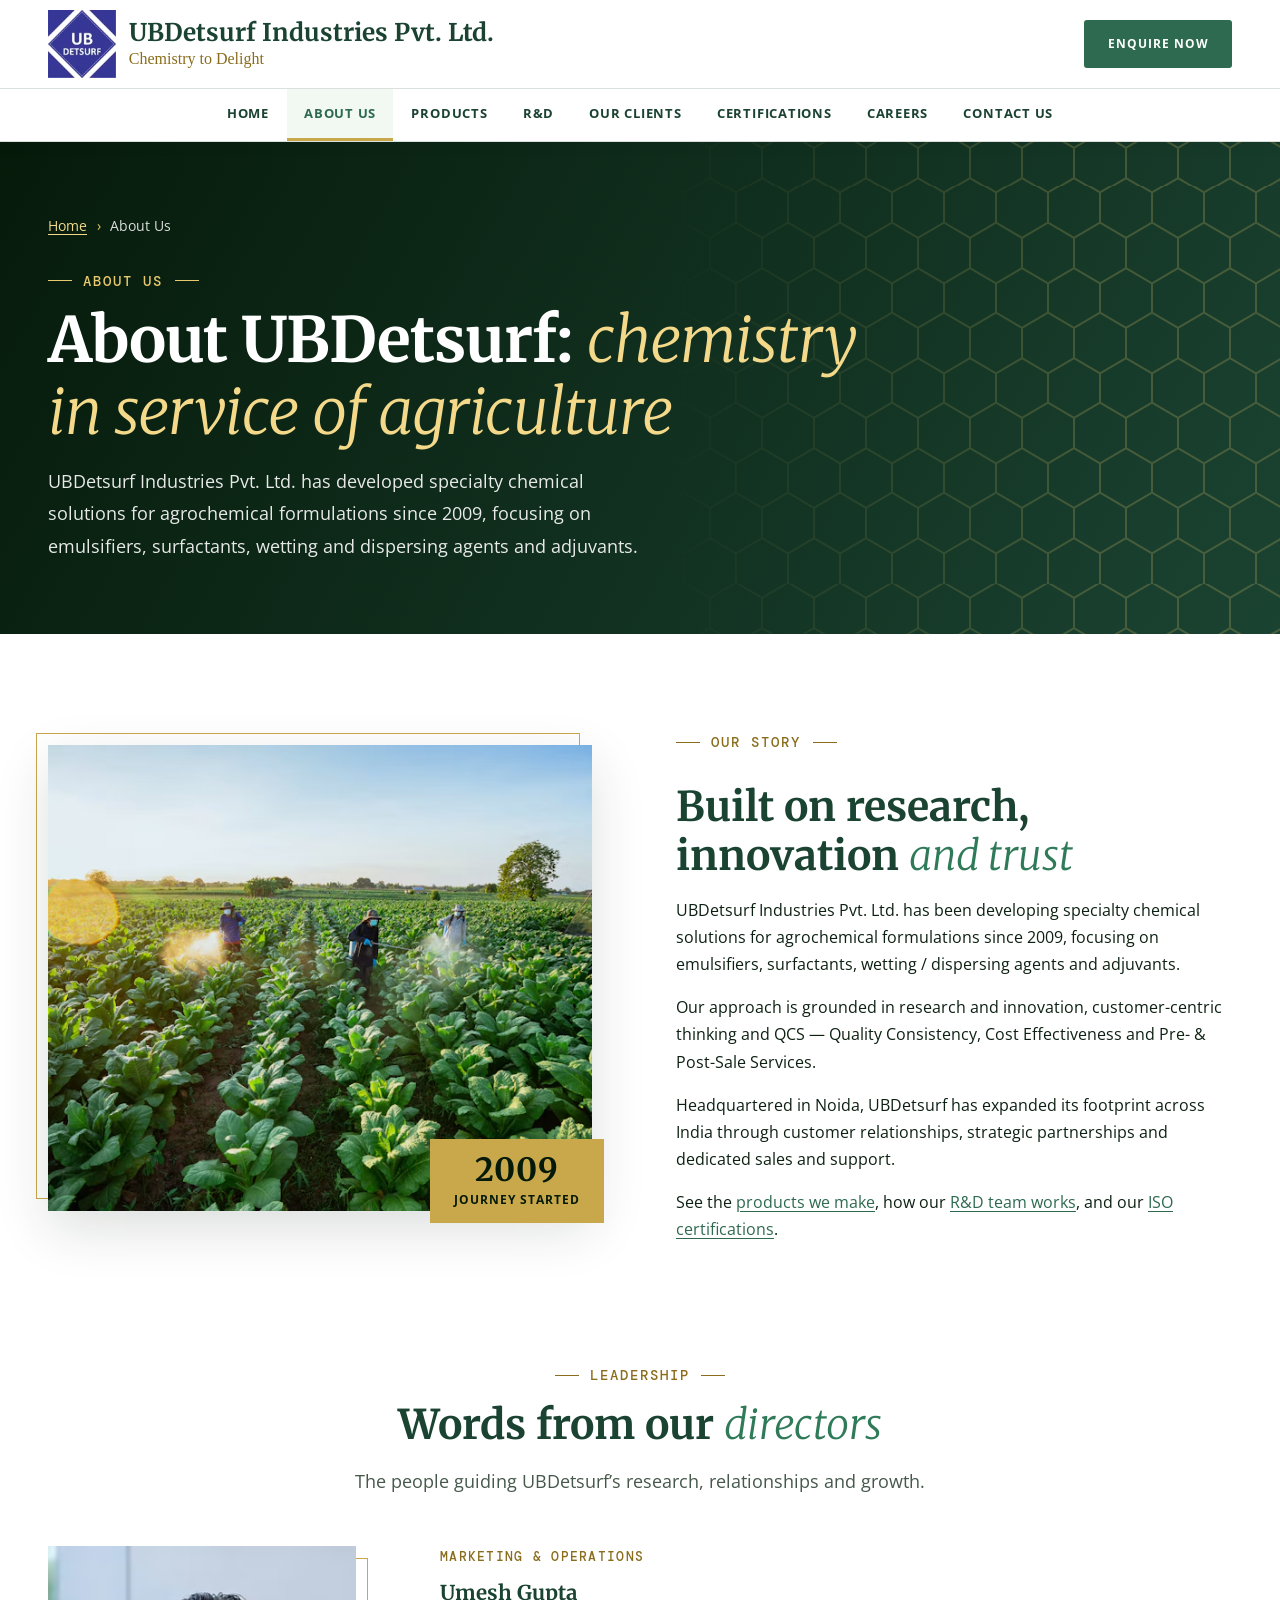
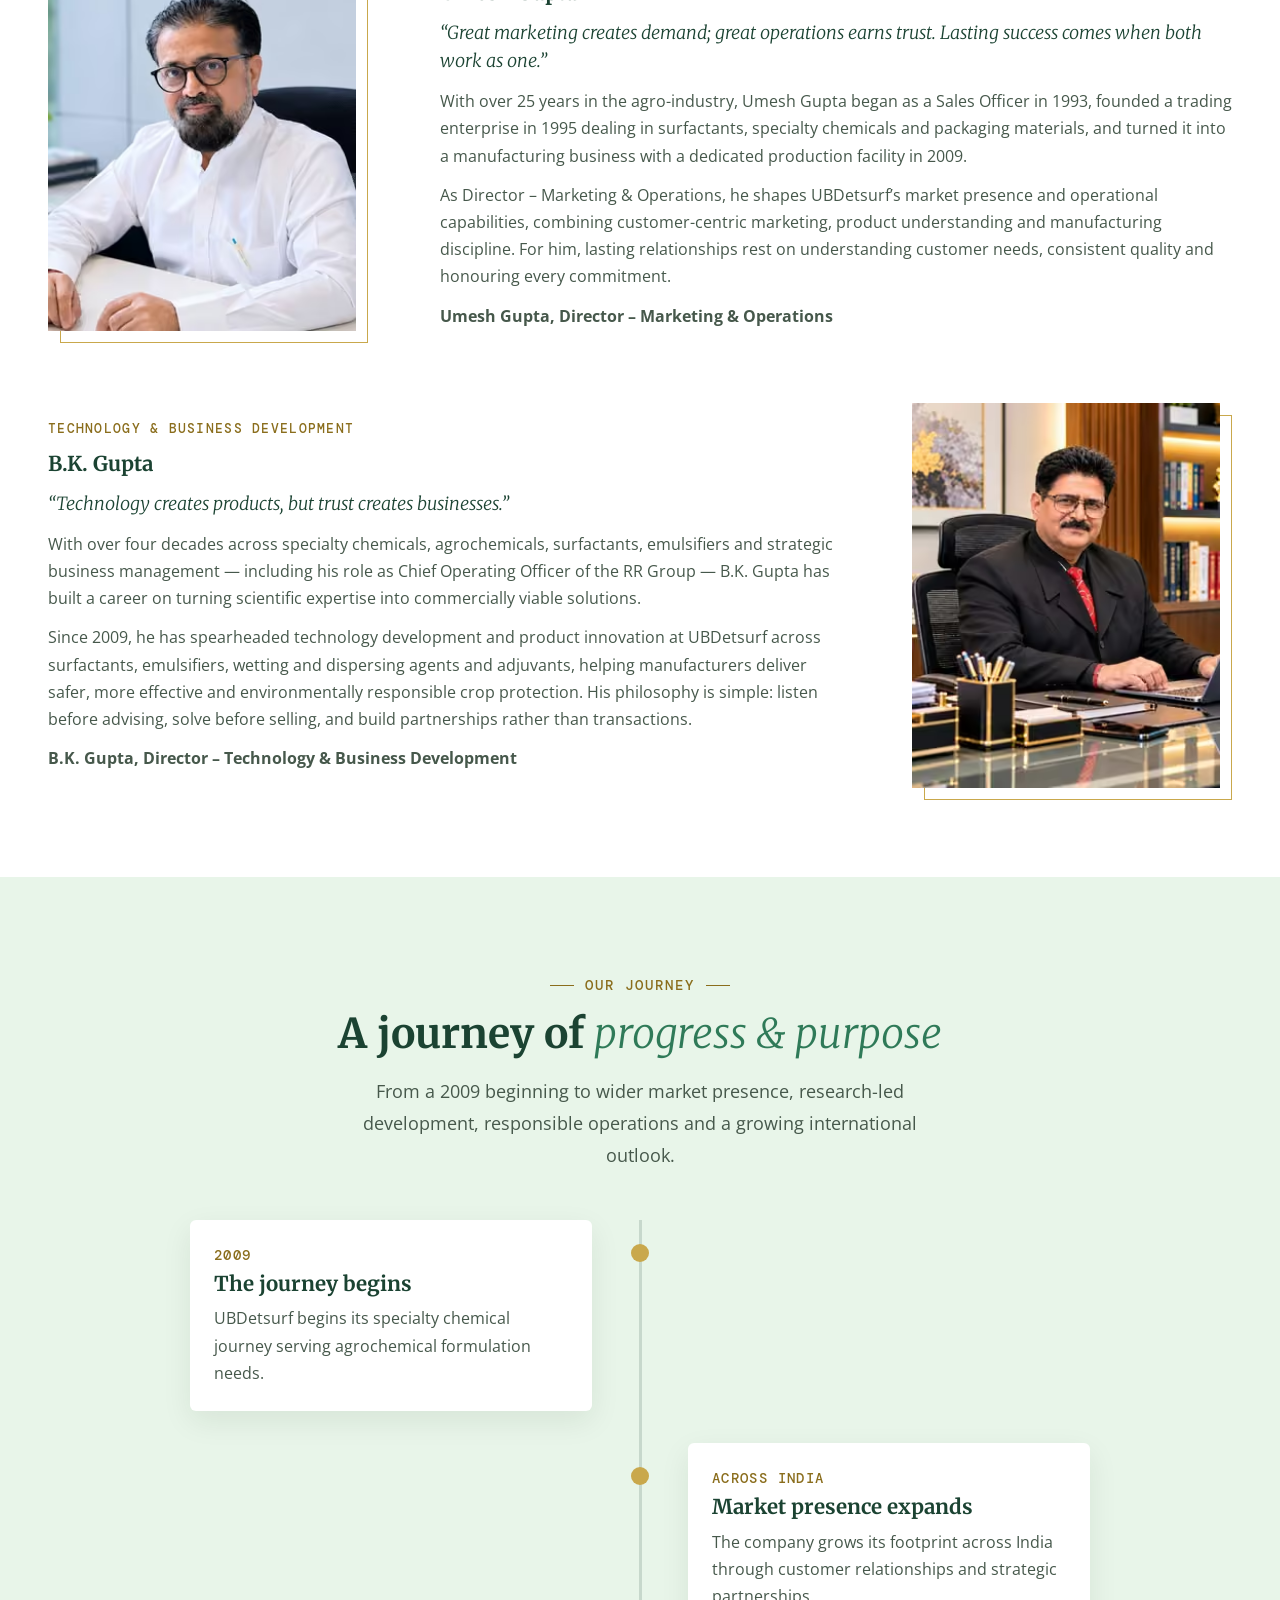
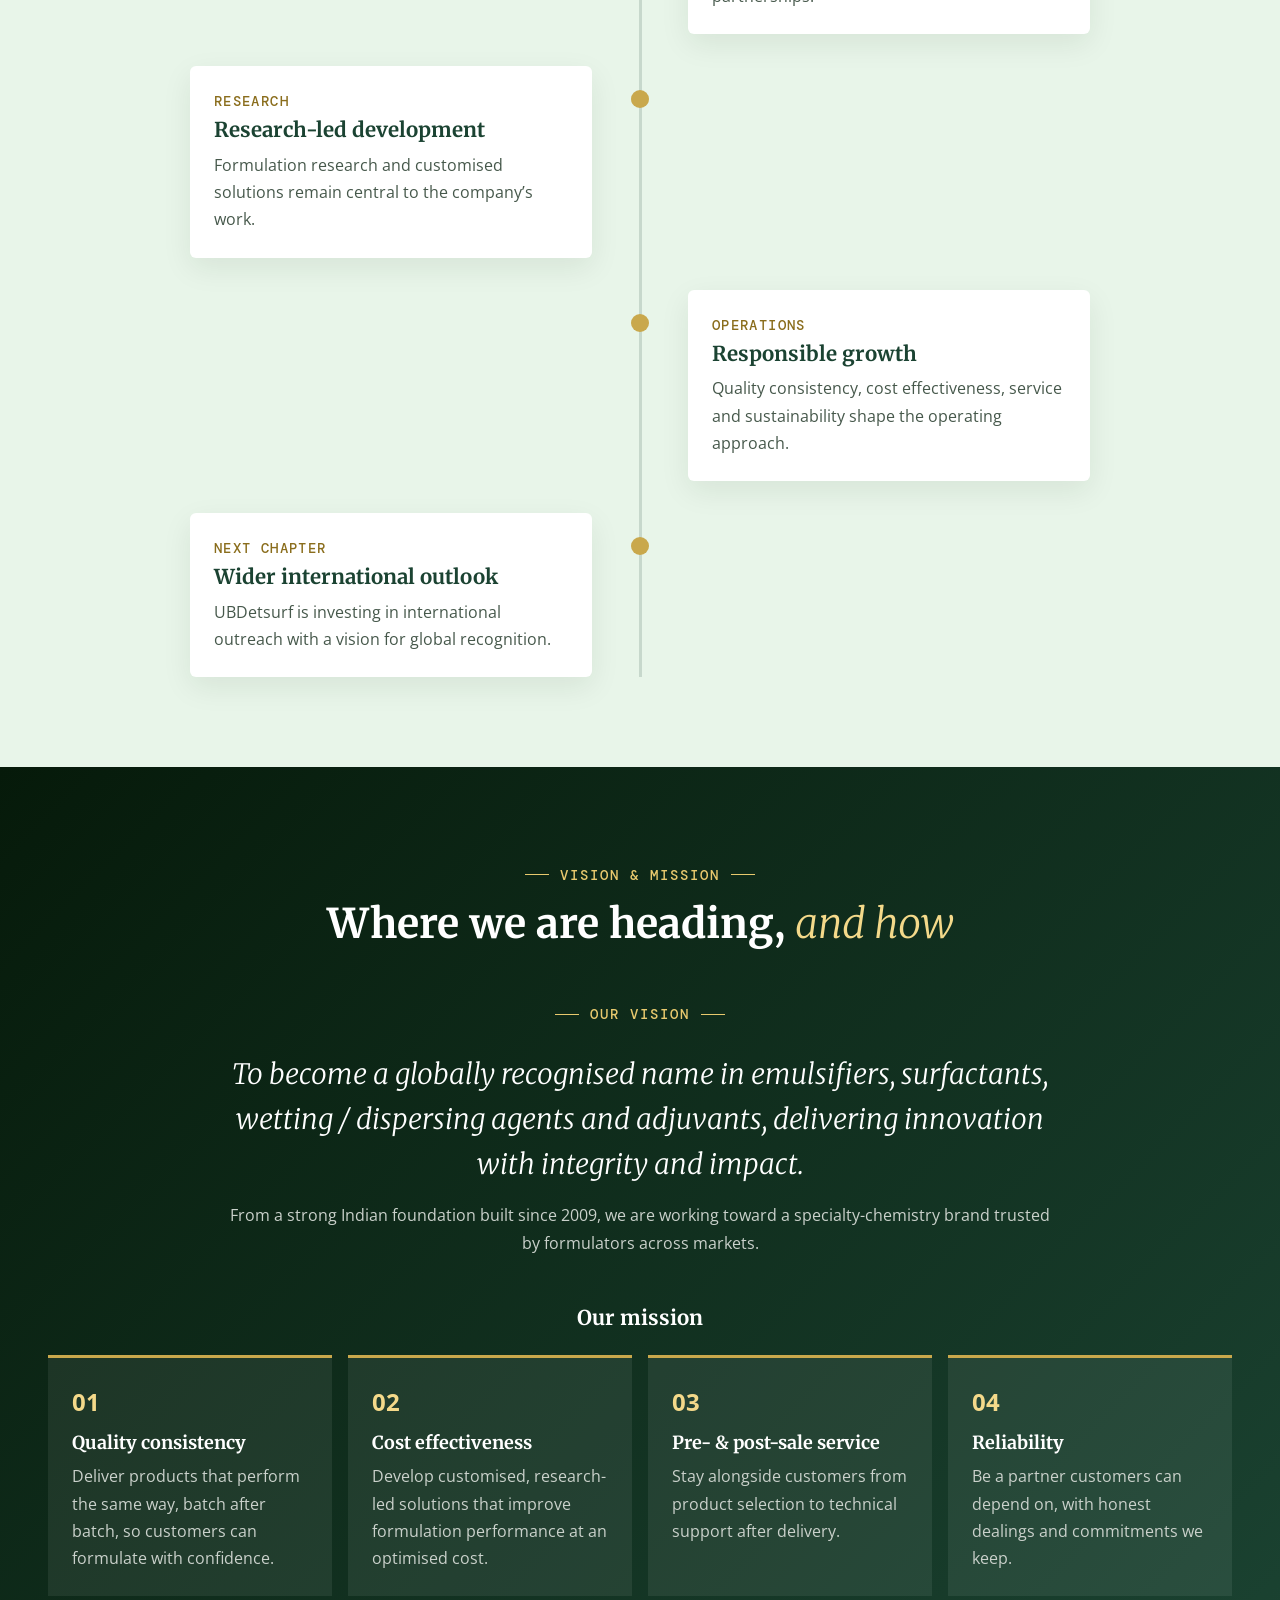
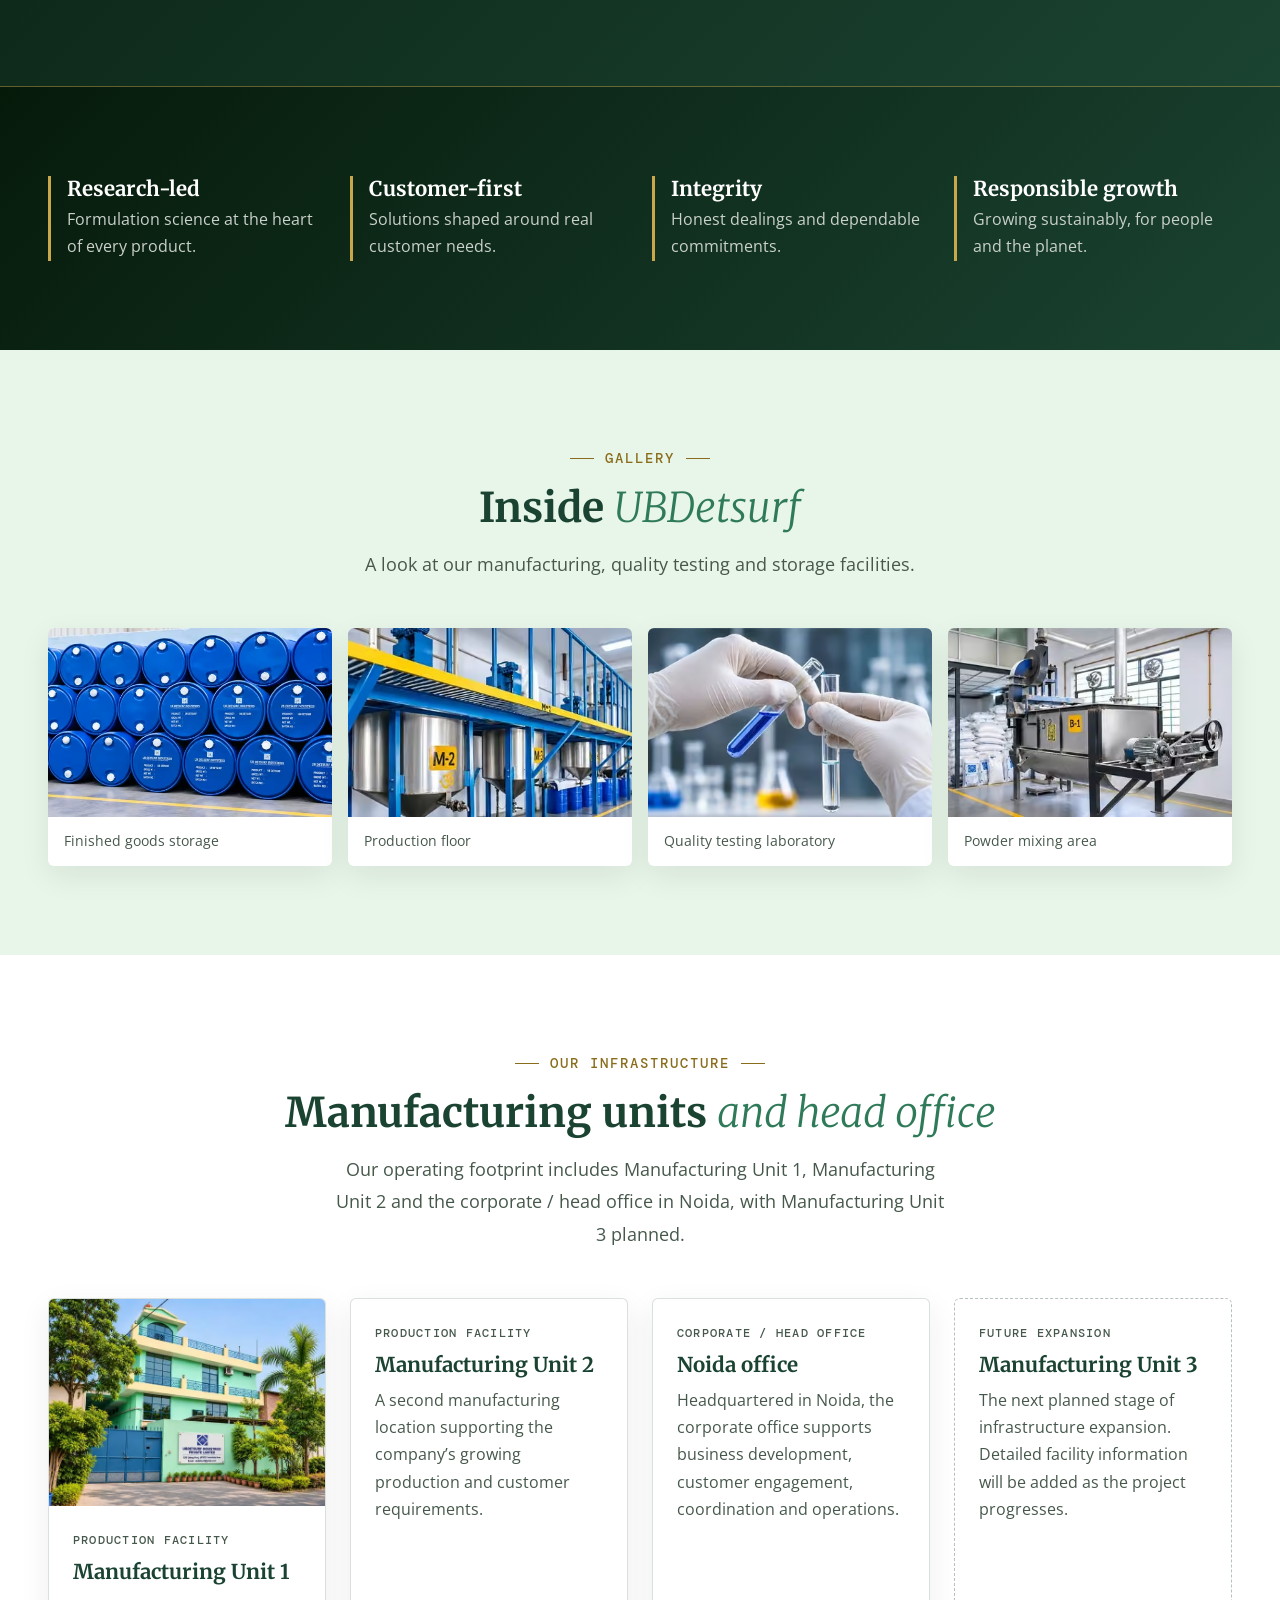
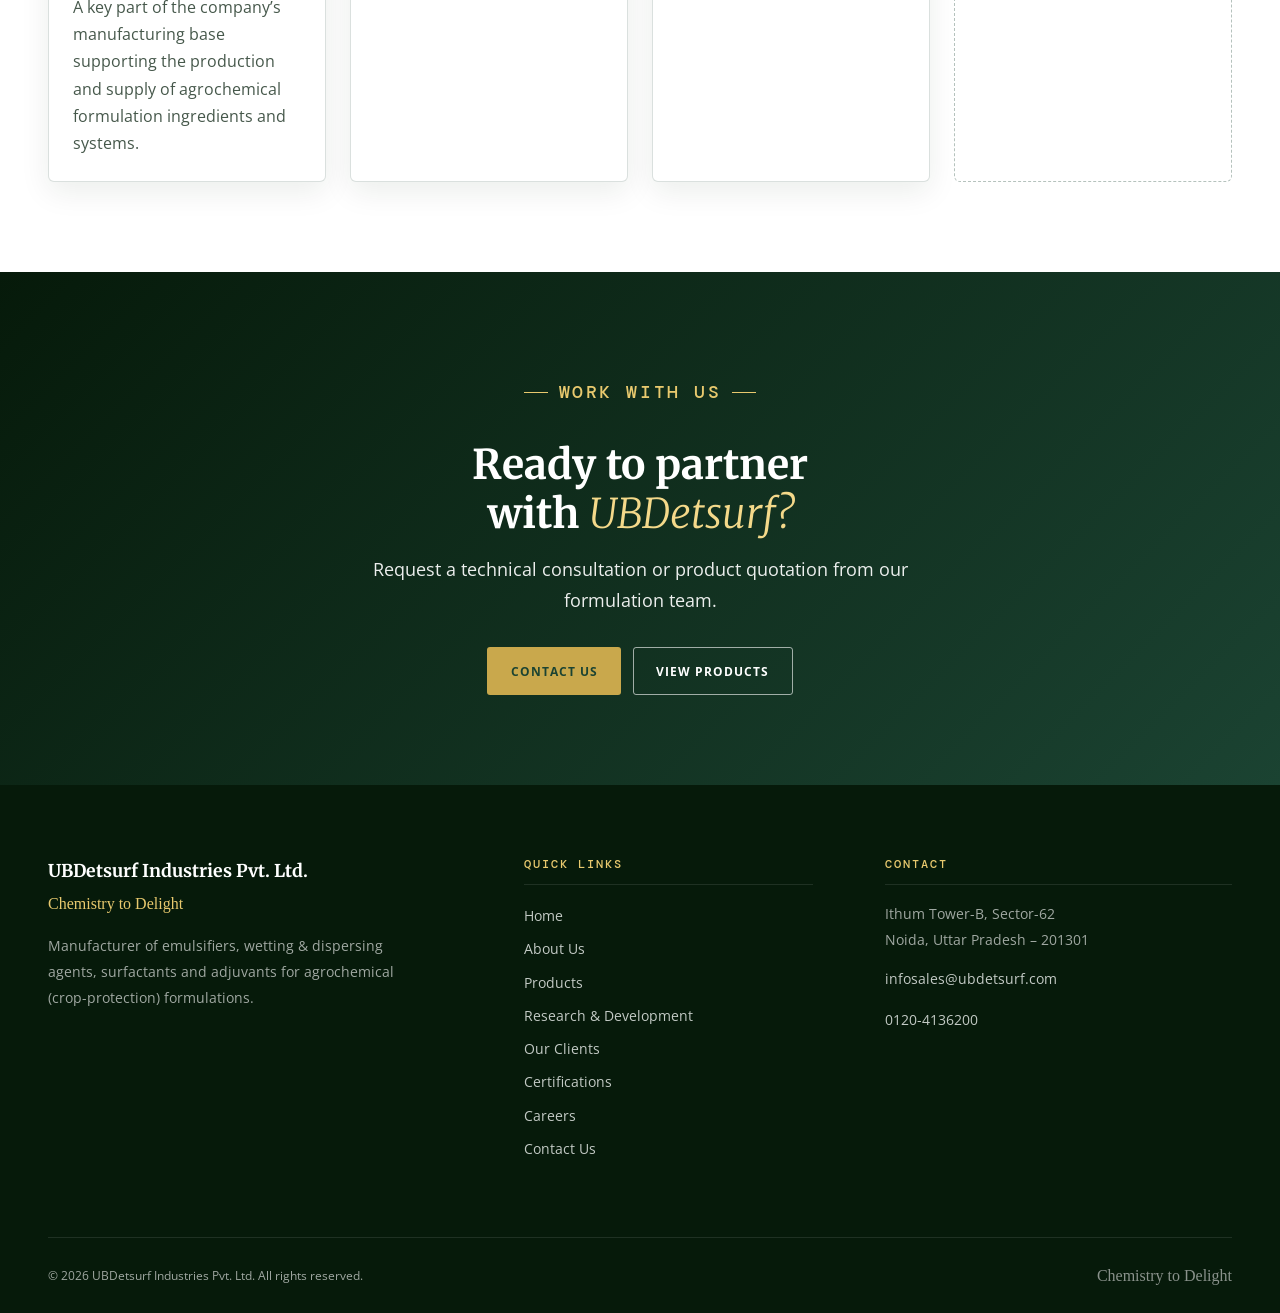
==== commit f807ad78: "Redesign home and About pages - Home: photo slideshow header, new section order, global markets phot" ====
--- a/about-us.html
+++ b/about-us.html
@@ -207,7 +207,11 @@
 </section>
 
 <section class="section section--white" aria-labelledby="story-title">
-  <div class="container split split--wide-copy">
+  <div class="container split">
+    <div class="story-media">
+      <picture><source type="image/avif" srcset="assets/images/crop-spraying-field-600.avif 600w, assets/images/crop-spraying-field-1200.avif 1200w" sizes="(min-width: 900px) 40vw, 100vw"><source type="image/webp" srcset="assets/images/crop-spraying-field-600.webp 600w, assets/images/crop-spraying-field-1200.webp 1200w" sizes="(min-width: 900px) 40vw, 100vw"><img src="assets/images/crop-spraying-field-600.webp" width="1200" height="1029" alt="Farm workers spraying crops in a field" loading="lazy" decoding="async"></picture>
+      <p class="story-media__badge"><b>2009</b> Journey started</p>
+    </div>
     <div class="split__copy prose">
       <p class="eyebrow">Our story</p>
       <h2 id="story-title">Built on research, innovation <em>and trust</em></h2>
@@ -216,46 +220,56 @@
       <p>Headquartered in Noida, UBDetsurf has expanded its footprint across India through customer relationships, strategic partnerships and dedicated sales and support.</p>
       <p>See the <a href="products.html">products we make</a>, how our <a href="research-development.html">R&amp;D team works</a>, and our <a href="iso-certifications.html">ISO certifications</a>.</p>
     </div>
-    <div>
-      <h2 class="visually-hidden">Company fact sheet</h2>
-      <dl class="fact-sheet">
-        <div class="fact-sheet__row"><dt>Company</dt><dd>UBDetsurf Industries Pvt. Ltd. (registered as UBDetsurf Industries Private Limited)</dd></div>
-        <div class="fact-sheet__row"><dt>Business</dt><dd>Manufacturer of emulsifiers, surfactants, wetting &amp; dispersing agents and adjuvants for agrochemical formulations</dd></div>
-        <div class="fact-sheet__row"><dt>Working in this field since</dt><dd>2009</dd></div>
-        <div class="fact-sheet__row"><dt>Head office</dt><dd>Ithum, Tower-B, 1111A, Plot No. A-40, Sector-62, Noida, Uttar Pradesh – 201301</dd></div>
-        <div class="fact-sheet__row"><dt>Manufacturing</dt><dd>Manufacturing Unit 1 and Unit 2; Unit 3 planned</dd></div>
-        <div class="fact-sheet__row"><dt>Certifications</dt><dd><a href="iso-certifications.html">ISO 9001:2015, ISO 14001:2015, ISO 45001:2018</a></dd></div>
-        <div class="fact-sheet__row"><dt>Customers</dt><dd>Agrochemical manufacturers and formulators across India (<a href="clients.html">see clients</a>)</dd></div>
-        <div class="fact-sheet__row"><dt>Directors</dt><dd>Umesh Gupta (Marketing &amp; Operations), B.K. Gupta (Technology &amp; Business Development)</dd></div>
-        <div class="fact-sheet__row"><dt>Contact</dt><dd><a href="mailto:infosales@ubdetsurf.com">infosales@ubdetsurf.com</a> &middot; 0120-4136200</dd></div>
-      </dl>
-    </div>
-  </div>
-</section>
-
-<section class="section section--tint" aria-labelledby="innovation-title">
-  <div class="container--narrow" data-reveal>
-    <div class="section-head">
-      <p class="eyebrow">Innovation at the core</p>
-      <h2 id="innovation-title">Formulation science with a <em>customer-first approach</em></h2>
-      <p class="lead">UBDetsurf develops specialty emulsifier blends and customised solutions for pesticide formulations, with a focus on helping agriculture and industrial clients achieve stronger performance and efficiency at an optimised cost.</p>
-    </div>
-  </div>
-</section>
-
-<section class="section section--white" id="milestones" aria-labelledby="journey-title">
+  </div>
+</section>
+
+<section class="section section--white directors-section" id="leadership" aria-labelledby="leaders-title">
+  <div class="container">
+    <div class="section-head" data-reveal>
+      <p class="eyebrow">Leadership</p>
+      <h2 id="leaders-title">Words from our <em>directors</em></h2>
+      <p class="lead">The people guiding UBDetsurf&rsquo;s research, relationships and growth.</p>
+    </div>
+    <div class="directors">
+      <article class="director">
+        <div class="director__photo" data-reveal="left"><picture><source type="image/avif" srcset="assets/images/people/umesh-gupta-director-marketing-operations-300.avif 300w, assets/images/people/umesh-gupta-director-marketing-operations-600.avif 600w" sizes="(min-width: 900px) 280px, 100vw"><source type="image/webp" srcset="assets/images/people/umesh-gupta-director-marketing-operations-300.webp 300w, assets/images/people/umesh-gupta-director-marketing-operations-600.webp 600w" sizes="(min-width: 900px) 280px, 100vw"><img src="assets/images/people/umesh-gupta-director-marketing-operations-600.webp" width="600" height="750" alt="Portrait of Umesh Gupta, Director – Marketing &amp; Operations, UBDetsurf Industries" loading="lazy" decoding="async"></picture></div>
+        <div class="director__body" data-reveal="right">
+          <p class="director__role">Marketing &amp; Operations</p>
+          <h3>Umesh Gupta</h3>
+          <p class="director__quote">&ldquo;Great marketing creates demand; great operations earns trust. Lasting success comes when both work as one.&rdquo;</p>
+          <p>With over 25 years in the agro-industry, Umesh Gupta began as a Sales Officer in 1993, founded a trading enterprise in 1995 dealing in surfactants, specialty chemicals and packaging materials, and turned it into a manufacturing business with a dedicated production facility in 2009.</p>
+          <p>As Director &ndash; Marketing &amp; Operations, he shapes UBDetsurf&rsquo;s market presence and operational capabilities, combining customer-centric marketing, product understanding and manufacturing discipline. For him, lasting relationships rest on understanding customer needs, consistent quality and honouring every commitment.</p>
+          <p class="director__sign">Umesh Gupta, Director &ndash; Marketing &amp; Operations</p>
+        </div>
+      </article>
+      <article class="director director--flip">
+        <div class="director__photo" data-reveal="right"><picture><source type="image/avif" srcset="assets/images/people/bk-gupta-director-technology-business-development-300.avif 300w, assets/images/people/bk-gupta-director-technology-business-development-600.avif 600w" sizes="(min-width: 900px) 280px, 100vw"><source type="image/webp" srcset="assets/images/people/bk-gupta-director-technology-business-development-300.webp 300w, assets/images/people/bk-gupta-director-technology-business-development-600.webp 600w" sizes="(min-width: 900px) 280px, 100vw"><img src="assets/images/people/bk-gupta-director-technology-business-development-600.webp" width="600" height="750" alt="Portrait of B.K. Gupta, Director – Technology &amp; Business Development, UBDetsurf Industries" loading="lazy" decoding="async"></picture></div>
+        <div class="director__body" data-reveal="left">
+          <p class="director__role">Technology &amp; Business Development</p>
+          <h3>B.K. Gupta</h3>
+          <p class="director__quote">&ldquo;Technology creates products, but trust creates businesses.&rdquo;</p>
+          <p>With over four decades across specialty chemicals, agrochemicals, surfactants, emulsifiers and strategic business management &mdash; including his role as Chief Operating Officer of the RR Group &mdash; B.K. Gupta has built a career on turning scientific expertise into commercially viable solutions.</p>
+          <p>Since 2009, he has spearheaded technology development and product innovation at UBDetsurf across surfactants, emulsifiers, wetting and dispersing agents and adjuvants, helping manufacturers deliver safer, more effective and environmentally responsible crop protection. His philosophy is simple: listen before advising, solve before selling, and build partnerships rather than transactions.</p>
+          <p class="director__sign">B.K. Gupta, Director &ndash; Technology &amp; Business Development</p>
+        </div>
+      </article>
+    </div>
+  </div>
+</section>
+
+<section class="section section--tint journey-section" id="milestones" aria-labelledby="journey-title">
   <div class="container">
     <div class="section-head" data-reveal>
       <p class="eyebrow">Our journey</p>
       <h2 id="journey-title">A journey of <em>progress &amp; purpose</em></h2>
       <p class="lead">From a 2009 beginning to wider market presence, research-led development, responsible operations and a growing international outlook.</p>
     </div>
-    <ol class="timeline" data-reveal>
-      <li class="timeline__item"><p class="timeline__when">2009</p><h3>The journey begins</h3><p>UBDetsurf begins its specialty chemical journey serving agrochemical formulation needs.</p></li>
-      <li class="timeline__item"><p class="timeline__when">Across India</p><h3>Market presence expands</h3><p>The company grows its footprint across India through customer relationships and strategic partnerships.</p></li>
-      <li class="timeline__item"><p class="timeline__when">Research</p><h3>Research-led development</h3><p>Formulation research and customised solutions remain central to the company&rsquo;s work.</p></li>
-      <li class="timeline__item"><p class="timeline__when">Operations</p><h3>Responsible growth</h3><p>Quality consistency, cost effectiveness, service and sustainability shape the operating approach.</p></li>
-      <li class="timeline__item"><p class="timeline__when">Next chapter</p><h3>Wider international outlook</h3><p>UBDetsurf is investing in international outreach with a vision for global recognition.</p></li>
+    <ol class="journey">
+      <li class="journey__item" data-reveal="left"><p class="journey__when">2009</p><h3>The journey begins</h3><p>UBDetsurf begins its specialty chemical journey serving agrochemical formulation needs.</p></li>
+      <li class="journey__item" data-reveal="right"><p class="journey__when">Across India</p><h3>Market presence expands</h3><p>The company grows its footprint across India through customer relationships and strategic partnerships.</p></li>
+      <li class="journey__item" data-reveal="left"><p class="journey__when">Research</p><h3>Research-led development</h3><p>Formulation research and customised solutions remain central to the company&rsquo;s work.</p></li>
+      <li class="journey__item" data-reveal="right"><p class="journey__when">Operations</p><h3>Responsible growth</h3><p>Quality consistency, cost effectiveness, service and sustainability shape the operating approach.</p></li>
+      <li class="journey__item" data-reveal="left"><p class="journey__when">Next chapter</p><h3>Wider international outlook</h3><p>UBDetsurf is investing in international outreach with a vision for global recognition.</p></li>
     </ol>
   </div>
 </section>
@@ -266,59 +280,22 @@
       <p class="eyebrow">Vision &amp; mission</p>
       <h2 id="vision-title">Where we are heading, <em>and how</em></h2>
     </div>
-    <div class="split" data-reveal>
-      <div class="quote-block">
-        <h3>Our vision</h3>
-        <p>To become a globally recognised name in emulsifiers, surfactants, wetting / dispersing agents and adjuvants, delivering innovation with integrity and impact.</p>
-        <p>From a strong Indian foundation built since 2009, we are working toward a specialty-chemistry brand trusted by formulators across markets.</p>
-      </div>
-      <div>
-        <h3>Our mission</h3>
-        <ol class="checklist">
-          <li><strong>Quality consistency.</strong> Deliver products that perform the same way, batch after batch, so customers can formulate with confidence.</li>
-          <li><strong>Cost effectiveness.</strong> Develop customised, research-led solutions that improve formulation performance at an optimised cost.</li>
-          <li><strong>Pre- &amp; post-sale service.</strong> Stay alongside customers from product selection to technical support after delivery.</li>
-        </ol>
-      </div>
-    </div>
-  </div>
-</section>
-
-<section class="section section--white" id="leadership" aria-labelledby="leaders-title">
-  <div class="container">
-    <div class="section-head" data-reveal>
-      <p class="eyebrow">Leadership</p>
-      <h2 id="leaders-title">Words from our <em>directors</em></h2>
-      <p class="lead">The people guiding UBDetsurf&rsquo;s research, relationships and growth.</p>
-    </div>
-    <div class="leaders">
-      <article class="leader" data-reveal>
-        <div class="leader__photo"><picture><source type="image/avif" srcset="assets/images/people/umesh-gupta-director-marketing-operations-300.avif 300w, assets/images/people/umesh-gupta-director-marketing-operations-600.avif 600w" sizes="(min-width: 900px) 280px, 100vw"><source type="image/webp" srcset="assets/images/people/umesh-gupta-director-marketing-operations-300.webp 300w, assets/images/people/umesh-gupta-director-marketing-operations-600.webp 600w" sizes="(min-width: 900px) 280px, 100vw"><img src="assets/images/people/umesh-gupta-director-marketing-operations-600.webp" width="600" height="750" alt="Portrait of Umesh Gupta, Director – Marketing &amp; Operations, UBDetsurf Industries" loading="lazy" decoding="async"></picture></div>
-        <div class="leader__body">
-          <p class="leader__role">Marketing &amp; Operations</p>
-          <h3>Umesh Gupta</h3>
-          <p class="leader__quote">&ldquo;Great marketing creates demand; great operations earns trust. Lasting success comes when both work as one.&rdquo;</p>
-          <p>With over 25 years in the agro-industry, Umesh Gupta began as a Sales Officer in 1993, founded a trading enterprise in 1995 dealing in surfactants, specialty chemicals and packaging materials, and turned it into a manufacturing business with a dedicated production facility in 2009.</p>
-          <p>As Director &ndash; Marketing &amp; Operations, he shapes UBDetsurf&rsquo;s market presence and operational capabilities, combining customer-centric marketing, product understanding and manufacturing discipline. For him, lasting relationships rest on understanding customer needs, consistent quality and honouring every commitment.</p>
-          <p class="leader__sign">Umesh Gupta, Director &ndash; Marketing &amp; Operations</p>
-        </div>
-      </article>
-      <article class="leader" data-reveal>
-        <div class="leader__photo"><picture><source type="image/avif" srcset="assets/images/people/bk-gupta-director-technology-business-development-300.avif 300w, assets/images/people/bk-gupta-director-technology-business-development-600.avif 600w" sizes="(min-width: 900px) 280px, 100vw"><source type="image/webp" srcset="assets/images/people/bk-gupta-director-technology-business-development-300.webp 300w, assets/images/people/bk-gupta-director-technology-business-development-600.webp 600w" sizes="(min-width: 900px) 280px, 100vw"><img src="assets/images/people/bk-gupta-director-technology-business-development-600.webp" width="600" height="750" alt="Portrait of B.K. Gupta, Director – Technology &amp; Business Development, UBDetsurf Industries" loading="lazy" decoding="async"></picture></div>
-        <div class="leader__body">
-          <p class="leader__role">Technology &amp; Business Development</p>
-          <h3>B.K. Gupta</h3>
-          <p class="leader__quote">&ldquo;Technology creates products, but trust creates businesses.&rdquo;</p>
-          <p>With over four decades across specialty chemicals, agrochemicals, surfactants, emulsifiers and strategic business management &mdash; including his role as Chief Operating Officer of the RR Group &mdash; B.K. Gupta has built a career on turning scientific expertise into commercially viable solutions.</p>
-          <p>Since 2009, he has spearheaded technology development and product innovation at UBDetsurf across surfactants, emulsifiers, wetting and dispersing agents and adjuvants, helping manufacturers deliver safer, more effective and environmentally responsible crop protection. His philosophy is simple: listen before advising, solve before selling, and build partnerships rather than transactions.</p>
-          <p class="leader__sign">B.K. Gupta, Director &ndash; Technology &amp; Business Development</p>
-        </div>
-      </article>
-    </div>
-  </div>
-</section>
-
-<section class="section section--dark" aria-labelledby="values-title">
+    <div class="vision-quote" data-reveal>
+      <h3 class="eyebrow">Our vision</h3>
+      <p class="vision-quote__main">To become a globally recognised name in emulsifiers, surfactants, wetting / dispersing agents and adjuvants, delivering innovation with integrity and impact.</p>
+      <p>From a strong Indian foundation built since 2009, we are working toward a specialty-chemistry brand trusted by formulators across markets.</p>
+    </div>
+    <h3 class="mission-title" data-reveal>Our mission</h3>
+    <ol class="mission-cards">
+      <li data-reveal><span class="mission-cards__num">01</span> <h4>Quality consistency</h4> <p>Deliver products that perform the same way, batch after batch, so customers can formulate with confidence.</p></li>
+      <li data-reveal><span class="mission-cards__num">02</span> <h4>Cost effectiveness</h4> <p>Develop customised, research-led solutions that improve formulation performance at an optimised cost.</p></li>
+      <li data-reveal><span class="mission-cards__num">03</span> <h4>Pre- &amp; post-sale service</h4> <p>Stay alongside customers from product selection to technical support after delivery.</p></li>
+      <li data-reveal><span class="mission-cards__num">04</span> <h4>Reliability</h4> <p>Be a partner customers can depend on, with honest dealings and commitments we keep.</p></li>
+    </ol>
+  </div>
+</section>
+
+<section class="section section--dark values-section" aria-labelledby="values-title">
   <div class="container">
     <h2 class="visually-hidden" id="values-title">Our values</h2>
     <ul class="values" data-reveal>
--- a/css/components.css
+++ b/css/components.css
@@ -75,6 +75,35 @@
   object-fit: cover;
 }
 .hero__media { z-index: -2; }
+/* Home slideshow. The first photo shows without JavaScript. */
+.hero.hero--slides { min-height: 600px; }
+.hero-slide { position: absolute; inset: 0; opacity: 0; transition: opacity 1.2s ease; }
+.hero-slide.is-active { opacity: 1; }
+.hero--slides .hero__inner { padding-bottom: 5rem; }
+.hero.hero--slides h1 { max-width: 1100px; font-size: clamp(2rem, 3.7vw, 3.25rem); line-height: 1.25; }
+.hero.hero--slides h1 em { display: block; }
+.hero--slides .hero__lead { max-width: 760px; font-size: 1.05rem; }
+.hero-dots { position: absolute; right: 0; bottom: 1.25rem; left: 0; display: flex; justify-content: center; gap: 0.5rem; }
+.hero-dots[hidden] { display: none; }
+.hero-dot { width: 34px; height: 24px; border: 0; background: linear-gradient(rgba(255, 255, 255, 0.4), rgba(255, 255, 255, 0.4)) center / 100% 4px no-repeat; cursor: pointer; }
+.hero-dot[aria-current="true"] { background-image: linear-gradient(var(--gold-200), var(--gold-200)); }
+
+/* Global markets photo with caption */
+.globe-section { overflow: hidden; }
+.globe { position: relative; }
+.globe img { width: 100%; aspect-ratio: 16 / 10; object-fit: cover; border: 1px solid rgba(201, 168, 76, 0.5); }
+.globe figcaption { position: absolute; right: 1rem; bottom: 1rem; left: 1rem; max-width: 360px; padding: 0.9rem 1.1rem; border-left: 3px solid var(--gold-500); background: rgba(6, 26, 10, 0.85); font-size: 0.9rem; line-height: 1.5; }
+.globe figcaption > * + * { margin-top: 0.35rem; }
+
+/* Home page client cards */
+.client-cards { display: grid; grid-template-columns: repeat(2, 1fr); gap: 1rem; max-width: 900px; margin: 0 auto 2rem; }
+.client-card { display: grid; place-items: center; height: 120px; padding: 1.25rem; background: var(--white); border-bottom: 3px solid var(--gold-500); border-radius: 16px; box-shadow: 0 8px 24px rgba(6, 26, 10, 0.08); transition: transform 0.25s ease, box-shadow 0.25s ease; }
+.client-card:hover { transform: translateY(-6px); box-shadow: 0 16px 32px rgba(6, 26, 10, 0.14); }
+.client-card img { width: 100%; height: 76px; object-fit: contain; }
+
+/* Photo behind the home closing banner */
+.cta-band.cta-band--photo { background: linear-gradient(rgba(6, 26, 10, 0.8), rgba(6, 26, 10, 0.86)), url("../assets/images/hero-slide-3-1600.webp") center / cover; }
+
 /* Dark green wash keeps the white headline readable over any photograph. */
 .hero::before {
   content: "";
@@ -275,30 +304,29 @@
   border-top: 1px solid var(--line);
 }
 
-/* ---- Fact sheet (definition list) -------------------------------------- */
-.fact-sheet {
-  border: 1px solid var(--line);
-  border-radius: var(--radius-lg);
-  background: var(--white);
-  box-shadow: var(--shadow-1);
-}
-.fact-sheet__row {
-  display: grid;
-  gap: 0.15rem;
-  padding: var(--space-4) var(--space-5);
-  border-bottom: 1px solid var(--line);
-}
-.fact-sheet__row:last-child { border-bottom: 0; }
-.fact-sheet dt {
-  font-family: var(--font-mono);
+/* ---- Story photo with year badge --------------------------------------- */
+.story-media { position: relative; margin: 0 var(--space-3) var(--space-3) 0; }
+.story-media::before {
+  content: "";
+  position: absolute;
+  inset: calc(-1 * var(--space-3)) var(--space-3) var(--space-3) calc(-1 * var(--space-3));
+  border: 1px solid var(--gold-500);
+}
+.story-media img { position: relative; width: 100%; box-shadow: var(--shadow-2); }
+.story-media__badge {
+  position: absolute;
+  right: calc(-1 * var(--space-3));
+  bottom: calc(-1 * var(--space-3));
+  padding: var(--space-3) var(--space-5);
+  background: var(--gold-500);
+  color: var(--green-900);
   font-size: 0.78rem;
-  font-weight: 500;
-  letter-spacing: 0.1em;
-  text-transform: uppercase;
-  color: var(--gold-text);
-}
-.fact-sheet dd { color: var(--text); }
-.fact-sheet dd a { color: var(--green-600); text-decoration: underline; text-underline-offset: 3px; }
+  font-weight: 700;
+  letter-spacing: 0.08em;
+  text-transform: uppercase;
+  text-align: center;
+}
+.story-media__badge b { display: block; font-family: var(--font-serif); font-size: 2rem; line-height: 1.2; }
 
 /* ---- Bullet list with gold markers ------------------------------------- */
 .checklist { display: grid; gap: var(--space-3); }
@@ -370,19 +398,12 @@
 }
 
 /* ---- Leadership -------------------------------------------------------- */
-.leaders { display: grid; gap: var(--space-6); }
-.leader {
-  display: grid;
-  overflow: hidden;
-  border: 1px solid var(--line);
-  border-radius: var(--radius-lg);
-  background: var(--white);
-  box-shadow: var(--shadow-1);
-}
-.leader__photo img { width: 100%; height: 100%; object-fit: cover; }
-.leader__body { padding: var(--space-6) var(--space-5); }
-.leader__body > * + * { margin-top: var(--space-3); }
-.leader__role {
+.directors { display: grid; gap: var(--space-8); }
+.director { display: grid; gap: var(--space-6); align-items: center; }
+.director__photo { width: min(320px, 100% - var(--space-3)); }
+.director__photo img { width: 100%; box-shadow: var(--space-3) var(--space-3) 0 -1px var(--white), var(--space-3) var(--space-3) 0 0 var(--gold-500); }
+.director__body > * + * { margin-top: var(--space-3); }
+.director__role {
   font-family: var(--font-mono);
   font-size: 0.8rem;
   font-weight: 500;
@@ -390,7 +411,7 @@
   text-transform: uppercase;
   color: var(--gold-text);
 }
-.leader__quote {
+.director__quote {
   font-family: var(--font-serif);
   font-size: var(--fs-md);
   font-style: italic;
@@ -398,8 +419,47 @@
   line-height: 1.6;
   color: var(--green-700);
 }
-.leader__body p:not(.leader__quote):not(.leader__role) { color: var(--text-muted); }
-.leader__sign { font-weight: 700; color: var(--green-700); }
+.director__body p:not(.director__quote):not(.director__role) { color: var(--text-muted); }
+.director__body p.director__sign { font-weight: 700; color: var(--green-700); }
+
+/* ---- Journey: vertical line with milestones ---------------------------- */
+.journey { position: relative; display: grid; gap: var(--space-6); max-width: 900px; margin-inline: auto; padding-left: 2.5rem; }
+.journey::before, .journey::after { content: ""; position: absolute; top: 0; bottom: 0; left: 8px; width: 3px; background: var(--line); }
+/* Full by default; main.js lowers --journey-fill when movement is allowed. */
+.journey::after { background: var(--gold-500); transform: scaleY(var(--journey-fill, 1)); transform-origin: top; }
+.journey__item { position: relative; padding: var(--space-5); background: var(--white); border-radius: var(--radius-lg); box-shadow: var(--shadow-1); }
+.journey__item::after { content: ""; position: absolute; z-index: 1; top: 1.5rem; left: calc(-2.5rem + 0.5px); width: 18px; height: 18px; border-radius: 50%; background: var(--gold-500); }
+.journey__when {
+  font-family: var(--font-mono);
+  font-size: 0.85rem;
+  font-weight: 500;
+  letter-spacing: 0.1em;
+  text-transform: uppercase;
+  color: var(--gold-text);
+}
+.journey__item h3 { margin-block: 0.25rem 0.5rem; }
+.journey__item p:not(.journey__when) { color: var(--text-muted); }
+
+/* ---- Vision quote and mission cards ------------------------------------ */
+.vision-quote { max-width: 820px; margin: 0 auto var(--space-7); text-align: center; }
+.vision-quote > * + * { margin-top: var(--space-4); }
+.vision-quote .vision-quote__main { font-family: var(--font-serif); font-size: clamp(1.25rem, 2.6vw, 1.75rem); font-style: italic; font-weight: 300; line-height: 1.6; }
+.vision-quote p:not(.vision-quote__main) { color: var(--on-dark-muted); }
+.mission-title { margin-bottom: var(--space-5); text-align: center; }
+.mission-cards { display: grid; gap: var(--space-4); }
+.mission-cards li { padding: var(--space-5); border-top: 3px solid var(--gold-500); background: rgba(255, 255, 255, 0.07); }
+.mission-cards li > * + * { margin-top: var(--space-2); }
+.mission-cards__num { display: block; font-size: 1.5rem; font-weight: 700; color: var(--gold-200); }
+.mission-cards h4 { font-size: var(--fs-md); }
+.mission-cards p { color: var(--on-dark-muted); }
+
+/* "Our story" above is also white, so its bottom padding already makes the gap. */
+.directors-section { padding-top: var(--space-5); }
+
+/* Keeps the sideways slide-ins from widening the page. */
+.directors-section, .journey-section { overflow: hidden; }
+/* Separates the values band from the dark vision section above it. */
+.values-section { border-top: 1px solid rgba(201, 168, 76, 0.45); }
 
 .values { display: grid; gap: var(--space-5); }
 .values li { padding-left: var(--space-4); border-left: 3px solid var(--gold-500); }
@@ -748,7 +808,9 @@
 
 /* ---- Light scroll-reveal (progressive enhancement; see main.js) -------- */
 .reveal-ready { opacity: 0; transform: translateY(16px); }
-.reveal-ready.is-visible { opacity: 1; transform: none; transition: opacity 0.6s var(--ease), transform 0.6s var(--ease); }
+[data-reveal="left"].reveal-ready { transform: translateX(-40px); }
+[data-reveal="right"].reveal-ready { transform: translateX(40px); }
+.reveal-ready.is-visible, [data-reveal].reveal-ready.is-visible { opacity: 1; transform: none; transition: opacity 0.6s var(--ease) var(--reveal-delay, 0s), transform 0.6s var(--ease) var(--reveal-delay, 0s); }
 
 /* Contact column spacing */
 .contact-layout .lead + .contact-list { margin-top: var(--space-5); }
--- a/css/responsive.css
+++ b/css/responsive.css
@@ -24,7 +24,6 @@
   .form-grid .field--full { grid-column: 1 / -1; }
   .enquiry-types { grid-template-columns: repeat(2, 1fr); }
   .related { grid-template-columns: repeat(2, 1fr); }
-  .fact-sheet__row { grid-template-columns: 14rem 1fr; gap: var(--space-5); align-items: baseline; }
   .form-actions { grid-template-columns: auto auto; justify-content: start; }
   .strip__inner { flex-direction: row; align-items: center; justify-content: space-between; }
   .site-footer__bottom { flex-direction: row; justify-content: space-between; align-items: center; }
@@ -66,7 +65,20 @@
   .card-grid--3 { grid-template-columns: repeat(3, 1fr); }
   .split { grid-template-columns: 1fr 1fr; gap: var(--space-8); }
   .split--wide-copy { grid-template-columns: 1.15fr 0.85fr; }
-  .leader { grid-template-columns: 280px 1fr; }
+  .director { grid-template-columns: 320px 1fr; gap: var(--space-8); }
+  .director--flip { grid-template-columns: 1fr 320px; }
+  .director--flip .director__photo { order: 2; }
+  .journey { padding-left: 0; }
+  .journey::before, .journey::after { left: calc(50% - 1.5px); }
+  .journey__item { width: calc(50% - 3rem); }
+  .journey__item:nth-child(even) { margin-left: auto; }
+  .journey__item::after { left: auto; right: calc(-3rem - 9px); }
+  .journey__item:nth-child(even)::after { right: auto; left: calc(-3rem - 9px); }
+  .mission-cards { grid-template-columns: repeat(4, 1fr); }
+  /* Stagger only while the cards sit side by side. */
+  .mission-cards li:nth-child(2) { --reveal-delay: 0.15s; }
+  .mission-cards li:nth-child(3) { --reveal-delay: 0.3s; }
+  .mission-cards li:nth-child(4) { --reveal-delay: 0.45s; }
   .gallery { grid-template-columns: repeat(4, 1fr); }
   .facilities { grid-template-columns: repeat(4, 1fr); }
   .certs { grid-template-columns: repeat(3, 1fr); }
@@ -100,9 +112,23 @@
 }
 
 /* ---- Print: keep the content, drop chrome ---- */
+/* ---- Home client cards: three across, appearing in turn ---- */
+@media (min-width: 720px) {
+  .client-cards { grid-template-columns: repeat(3, 1fr); gap: 1.75rem; }
+  .client-card { height: 160px; padding: 1.75rem 2rem; }
+  .client-card img { height: 96px; }
+  .client-cards li:nth-child(3n+2) { --reveal-delay: 0.15s; }
+  .client-cards li:nth-child(3n) { --reveal-delay: 0.3s; }
+}
+
 @media print {
   .site-header, .skip-link, .cta-band, .chip-nav, .nav-toggle { display: none !important; }
   body { background: #fff; }
   .hero, .page-hero, .section--dark, .site-footer { background: #fff !important; color: #000 !important; }
   .page-hero h1, .hero h1, .section--dark h2 { color: #000 !important; }
+  .reveal-ready { opacity: 1 !important; transform: none !important; }
+  .journey::after { transform: none; }
+  .hero-dots { display: none; }
+  .globe figcaption { color: #000; }
+  #vision-mission :is(h2, h2 em, h3, h4, p, span) { color: #000 !important; }
 }
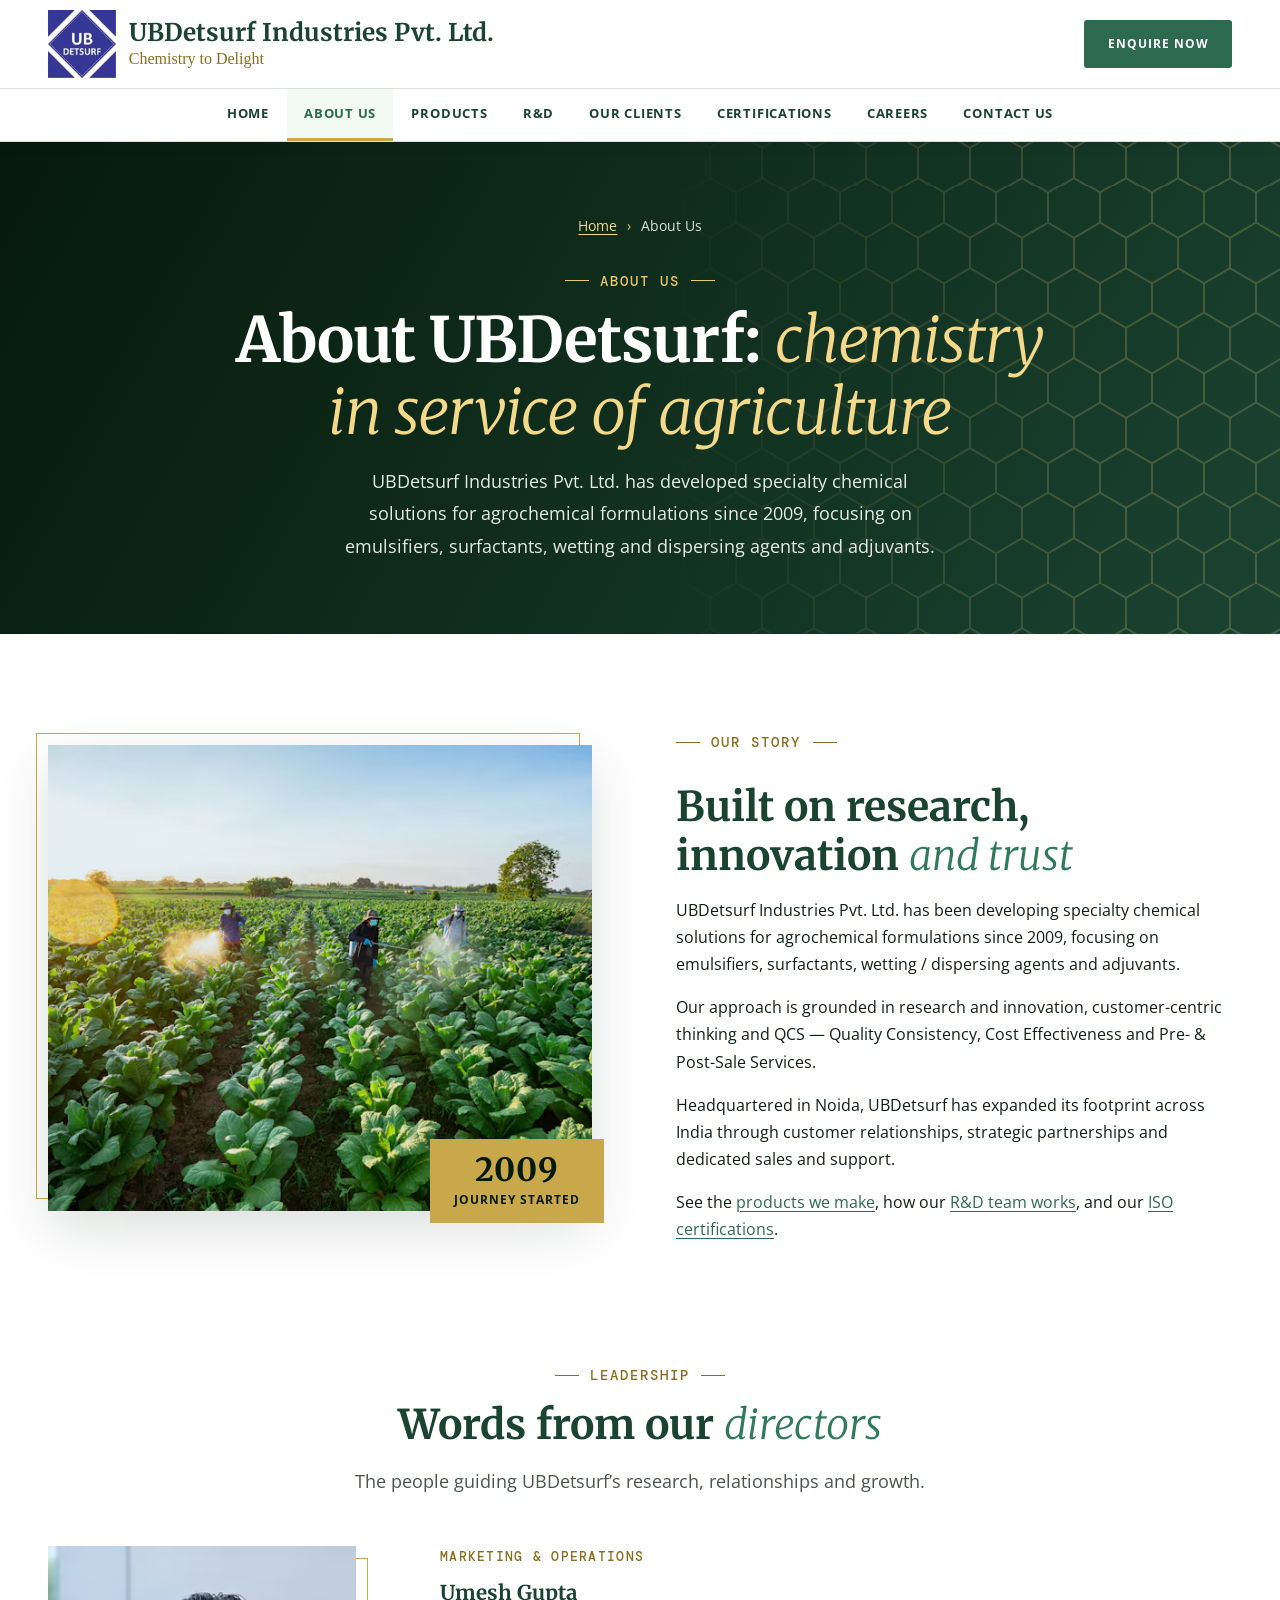
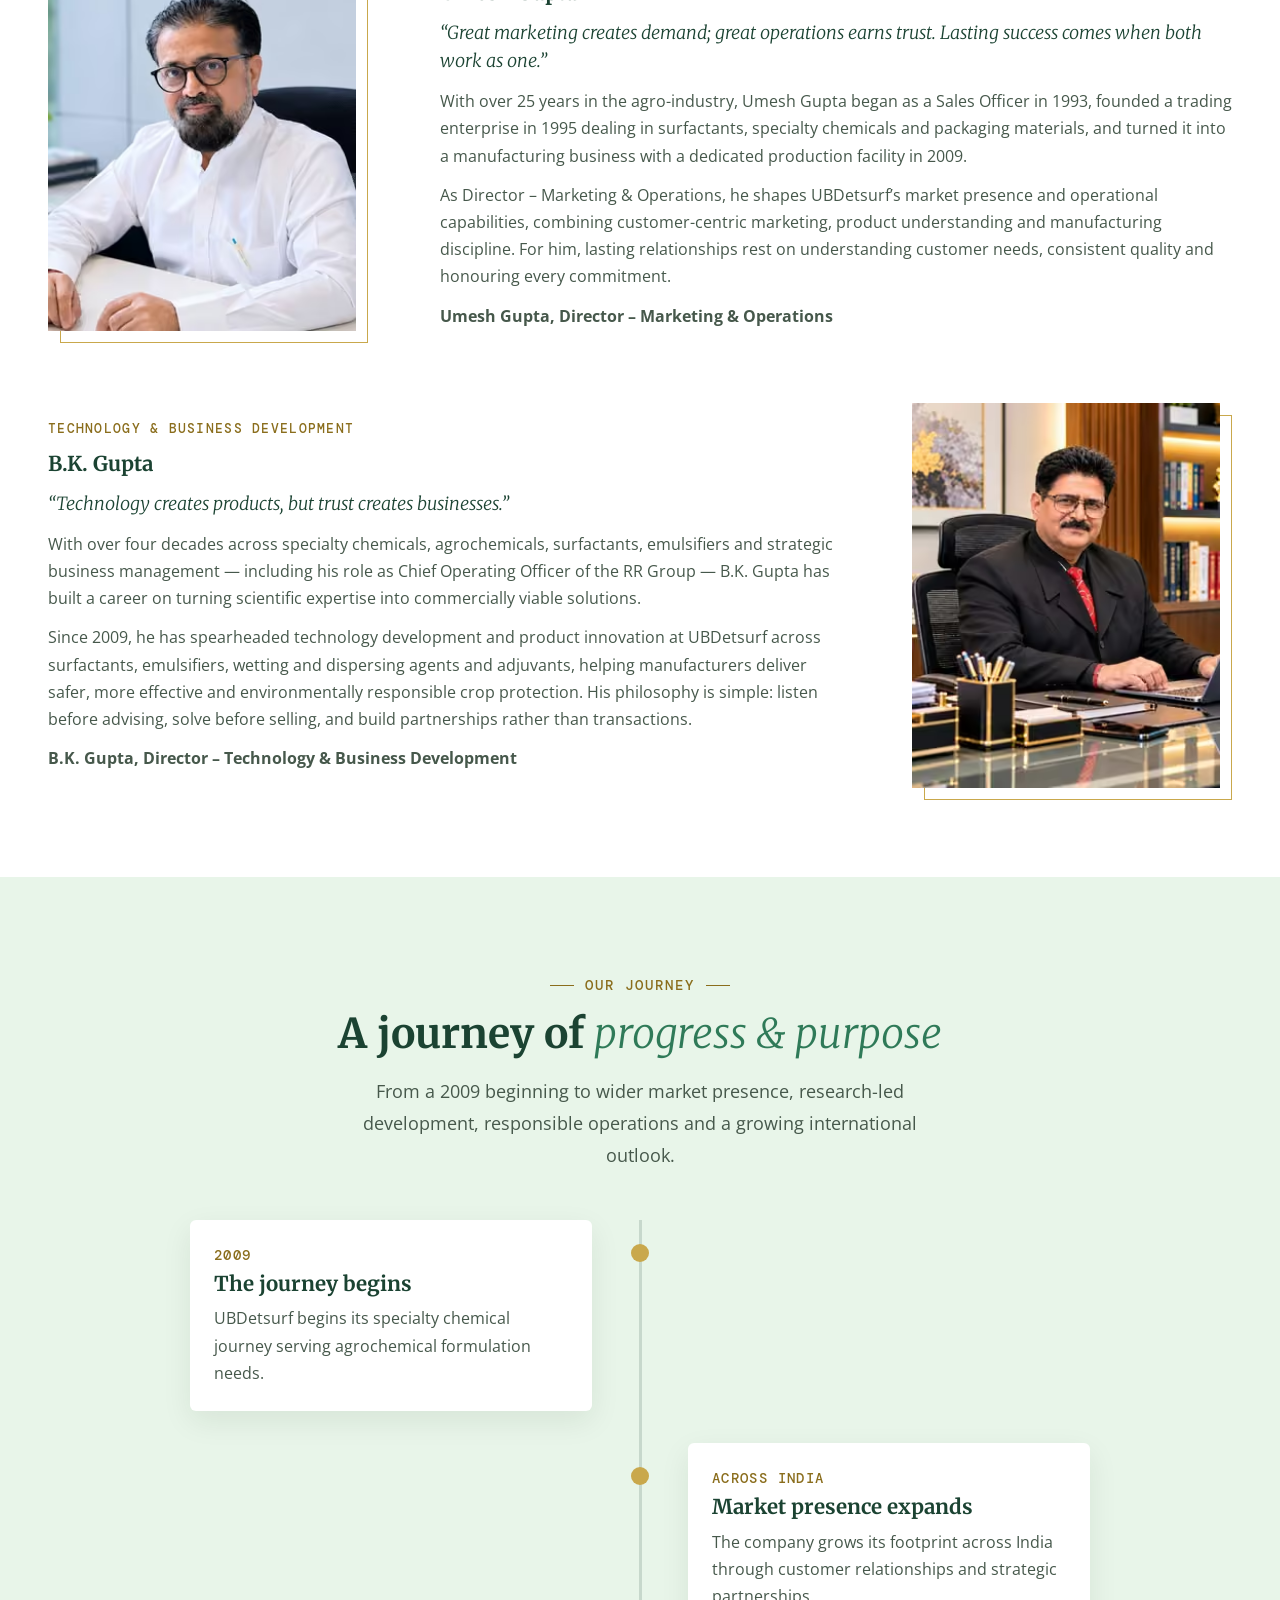
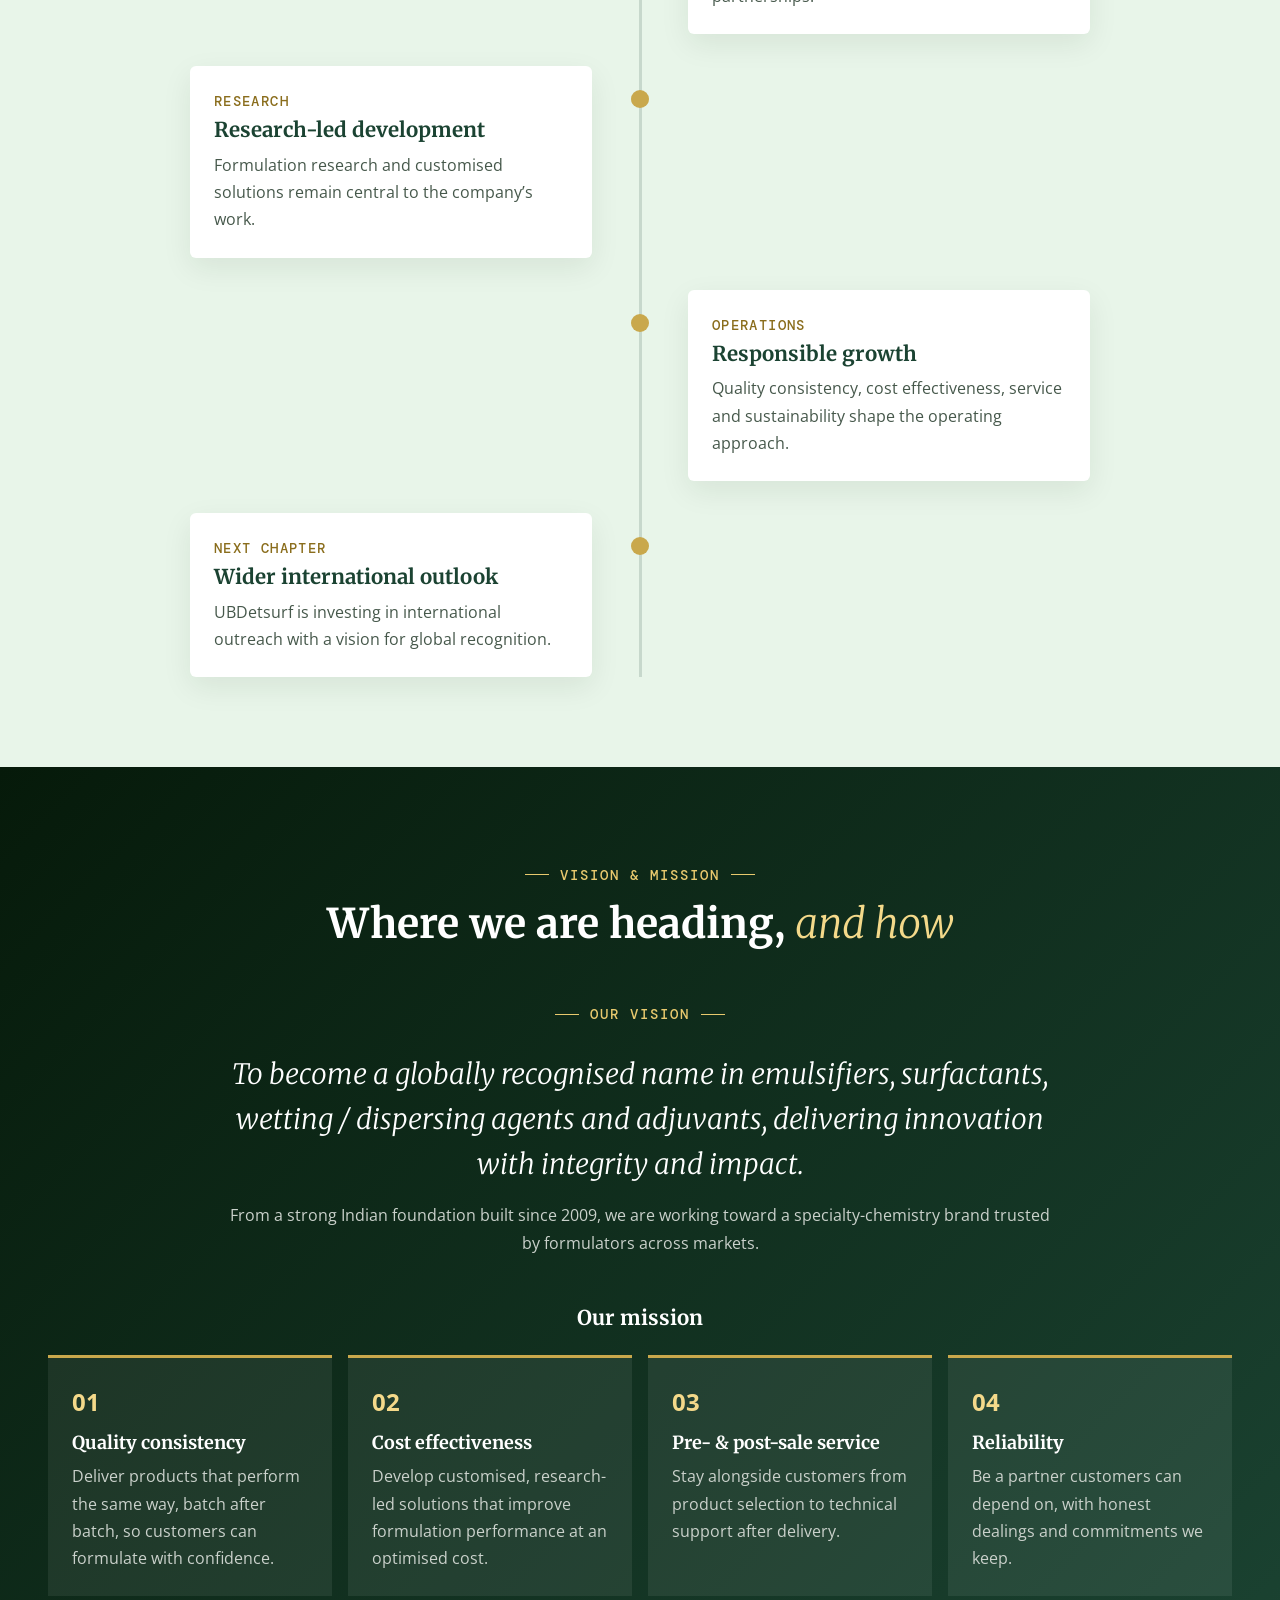
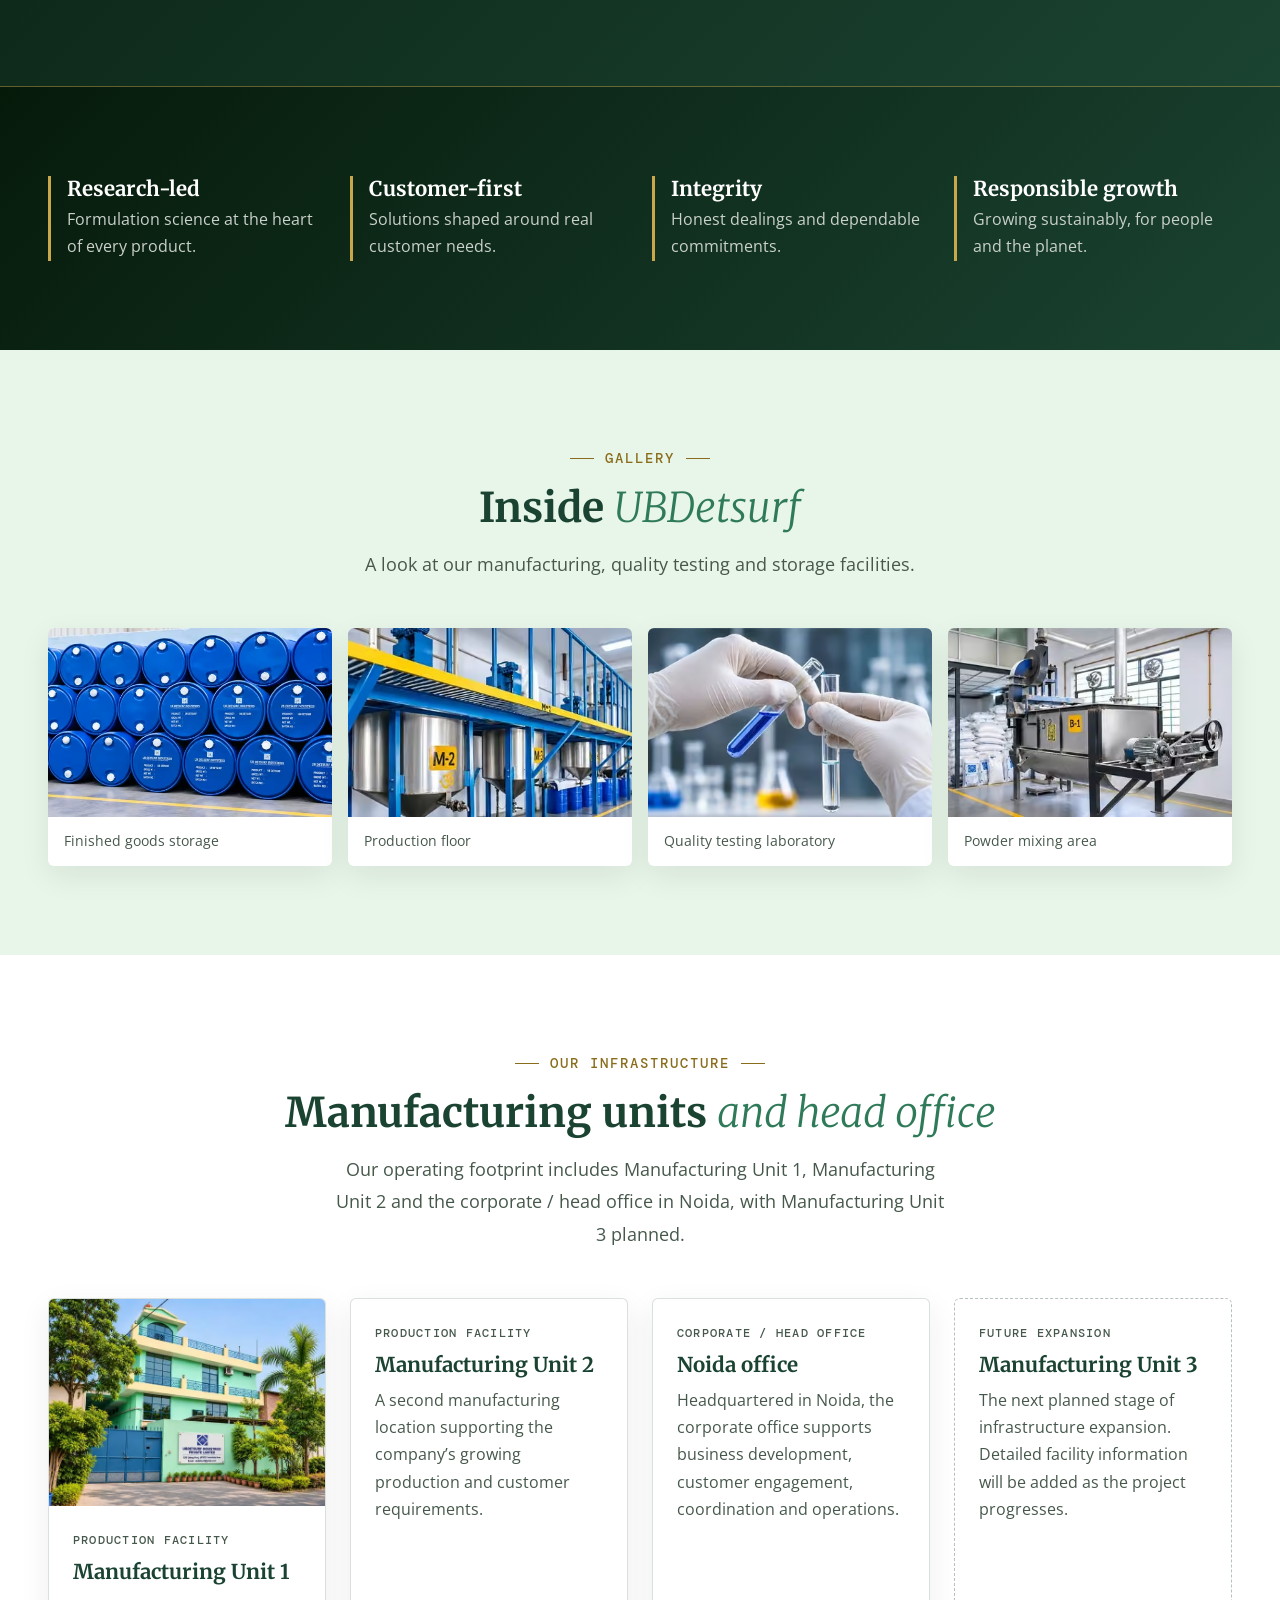
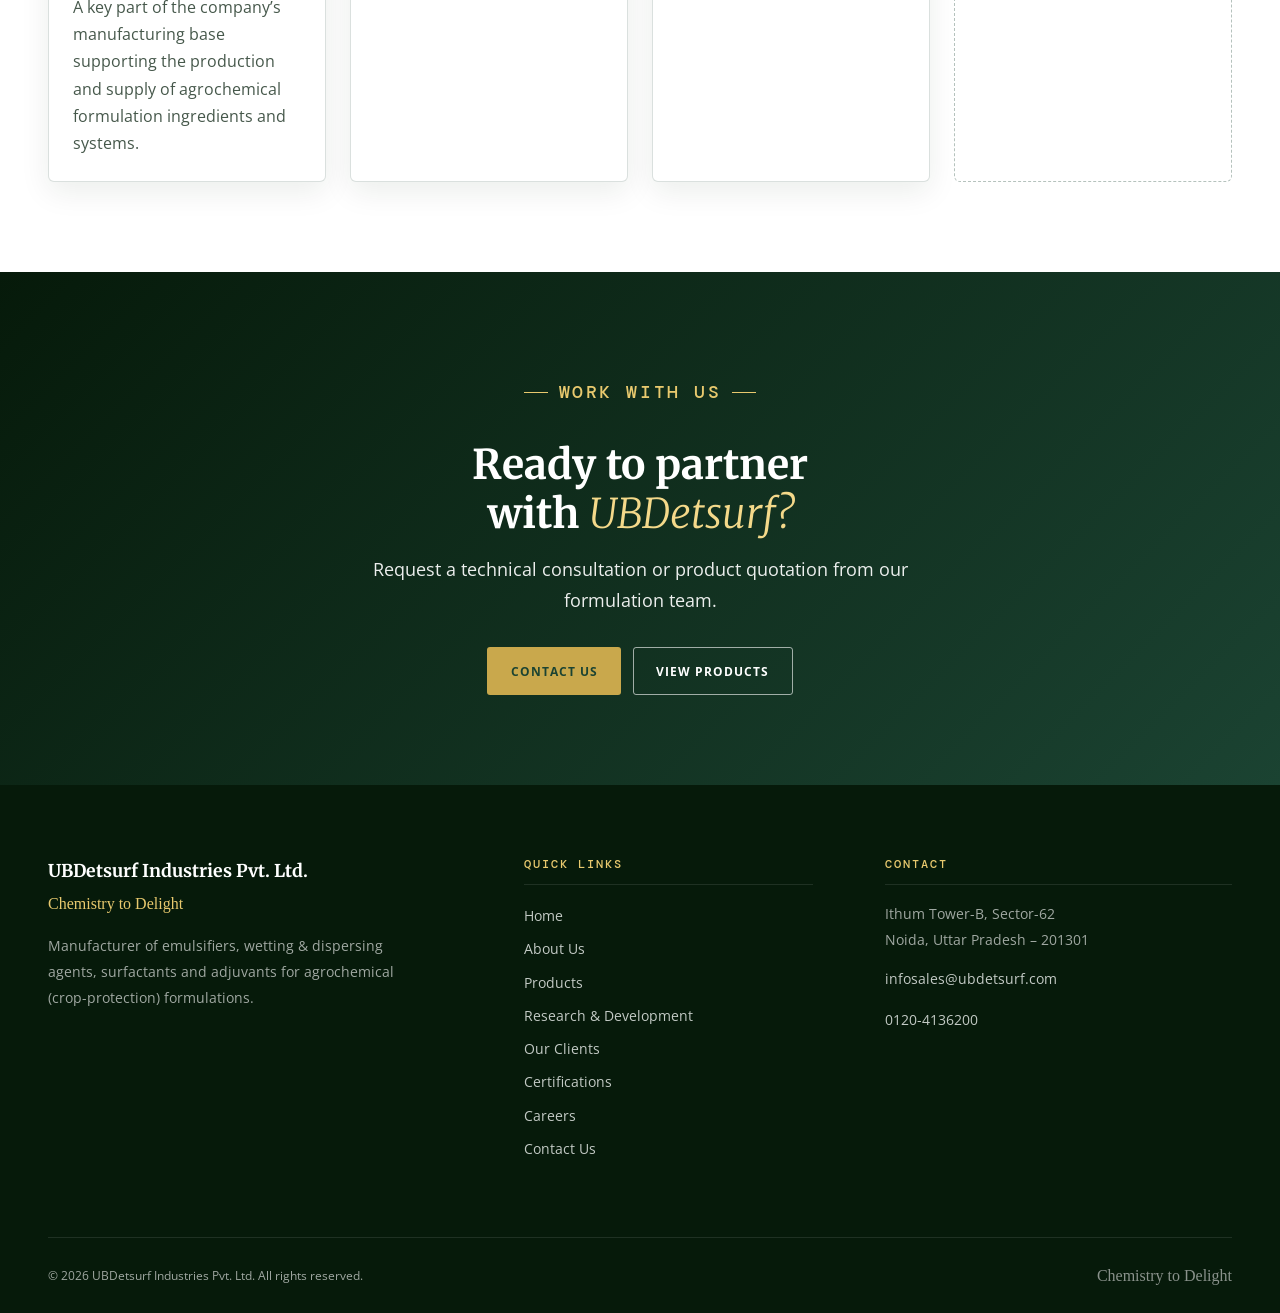
==== commit c588dea7: "Fix enquiry and careers forms; remove supply chain contact details - Forms: add Gmail and Outlook co" ====
--- a/about-us.html
+++ b/about-us.html
@@ -81,14 +81,6 @@
           "email": "infosales@ubdetsurf.com",
           "areaServed": "IN",
           "name": "Sales team"
-        },
-        {
-          "@type": "ContactPoint",
-          "contactType": "purchasing",
-          "telephone": "+91-9818009891",
-          "email": "scm@ubdetsurf.com",
-          "areaServed": "IN",
-          "name": "Purchase / supply chain team"
         }
       ],
       "areaServed": {
--- a/css/components.css
+++ b/css/components.css
@@ -229,6 +229,122 @@
 .breadcrumb a:hover { color: var(--white); }
 .breadcrumb [aria-current] { color: rgba(255, 255, 255, 0.85); }
 
+/* ---- Products: molecule finder, photo cards, click-to-open sheets ------ */
+.page-hero.page-hero--photo{background:linear-gradient(rgba(6,26,10,.72),rgba(6,26,10,.78)),url("../assets/images/hero-slide-3-1600.webp") center/cover}
+.page-hero--photo::after{display:none}.page-hero--photo .container{text-align:center}.page-hero--photo p,.page-hero--photo h1{margin-inline:auto}.page-hero--photo ol{justify-content:center}
+.finder{max-width:720px;margin:0 auto 2.5rem;padding:1.5rem;border:1px solid var(--line);border-top:3px solid #c9a84c;border-radius:14px;background:#fff;box-shadow:var(--shadow-1)}
+.finder label{display:block;margin-bottom:.6rem;font-family:var(--font-serif);font-weight:700;font-size:1.2rem}
+.finder input{width:100%;padding:.85rem 1rem;font:inherit;border:2px solid #2d6a4f;border-radius:8px}
+.finder__status{margin-top:.5rem;font-size:.9rem;color:var(--text-muted)}
+.finder__results{max-height:360px;overflow:auto}
+.finder__results h4{margin:1rem 0 .4rem;font-size:.95rem;color:#2d6a4f}
+.hit{display:block;width:100%;text-align:left;padding:.7rem .9rem;margin-bottom:.4rem;border:1px solid var(--line);border-radius:8px;background:#f6faf7;cursor:pointer;font:inherit;font-size:.92rem}
+.hit:hover,.hit:focus-visible{border-color:#c9a84c;background:#fdf8e8}.hit b{display:block}
+.pgrid{display:grid;gap:1.75rem}@media(min-width:640px){.pgrid{grid-template-columns:repeat(2,1fr)}}@media(min-width:1000px){.pgrid{grid-template-columns:repeat(3,1fr)}}
+.pcard{display:flex;flex-direction:column;overflow:hidden;border:1px solid var(--line);border-radius:14px;background:#fff;box-shadow:var(--shadow-1);color:inherit;text-decoration:none}
+.pcard.reveal-ready.is-visible,.pcard{transition:box-shadow .25s ease}
+.pcard:hover{box-shadow:0 16px 34px rgba(6,26,10,.18)}
+.pcard__photo{position:relative;display:block;aspect-ratio:2/1;overflow:hidden}.pcard__photo img{width:100%;height:100%;object-fit:cover;transition:transform .5s ease}.pcard:hover img{transform:scale(1.06)}
+.pcard__code{position:absolute;left:.75rem;bottom:.75rem;padding:.2rem .7rem;border-radius:4px;background:#c9a84c;color:#061a0a;font:700 .75rem var(--font-mono);letter-spacing:.08em;text-transform:uppercase}
+.pcard__body{display:flex;flex:1;flex-direction:column;gap:.6rem;padding:1.25rem}.pcard__body .tile__code{display:none}.pcard__body p{color:var(--text-muted);font-size:.95rem}.pcard__body .link-arrow{margin-top:auto}
+.sheet-close{display:block;margin:0 0 1rem auto;padding:.5rem 1rem;border:1px solid #2d6a4f;border-radius:6px;background:#fff;cursor:pointer;font:inherit}
+.sheet-close[hidden]{display:none}
+.js-sheets #recommendations{display:none}.js-sheets #recommendations.is-open{display:block}.js-sheets #recommendations .sheet:not(.is-shown){display:none}
+.chip-nav a[aria-current=true]{background:#2d6a4f;color:#fff}
+.sheet{scroll-margin-top:90px}mark.found{background:#ffe58a;padding:0 2px}
+
+
+/* ---- R&D page ------------------------------------------------------------ */
+.page-hero.page-hero--rnd{background:linear-gradient(rgba(6,26,10,.7),rgba(6,26,10,.78)),url("../assets/images/rnd-banner-1600.webp") center/cover}.page-hero--rnd::after{display:none}
+.band .band__grid{display:grid;gap:1.5rem;align-items:center}@media(min-width:900px){.band .band__grid{grid-template-columns:1fr 1fr;gap:4rem}}
+.band{padding-block:3.5rem}.band h2{margin-top:.75rem}.band .lead{color:var(--on-dark-muted)}
+.numbered{counter-reset:n}.numbered .card::before{counter-increment:n;content:"0" counter(n);display:block;font:700 1.6rem var(--font-serif);color:#c9a84c}
+.labgrid{display:grid;gap:1.25rem;padding:0;list-style:none}@media(min-width:640px){.labgrid{grid-template-columns:repeat(2,1fr)}}@media(min-width:1000px){.labgrid{grid-template-columns:repeat(4,1fr)}}
+.labgrid .card{padding:1.5rem 1.25rem}
+.partners{display:grid;gap:1.5rem;text-align:center}@media(min-width:800px){.partners{grid-template-columns:repeat(3,1fr)}}
+.partners>div{padding:2rem 1.5rem;border:1px solid var(--line);border-bottom:3px solid #c9a84c;border-radius:14px;box-shadow:var(--shadow-1)}.partners p{margin-top:.5rem;color:var(--text-muted)}
+
+/* ---- Clients page ---- */
+.page-clients .page-hero.page-hero--photo2 { background: linear-gradient(rgba(6,26,10,.72),rgba(6,26,10,.8)), url("../assets/images/clients-banner-1600.webp") center/cover; }
+.page-clients .page-hero--photo2::after { display: none; }
+.page-clients .ico { width:26px;height:26px;flex:none;color:#2d6a4f }
+.page-clients .wall {display:flex;flex-wrap:wrap;justify-content:center;gap:1rem;margin:0 0 2rem;padding:0;list-style:none}
+.page-clients .wall li {width:calc(50% - .5rem)}
+@media(min-width:700px) {
+.page-clients .wall li {width:calc(25% - .75rem)}
+}
+@media(min-width:1000px) {
+.page-clients .wall li {width:calc(16.666% - .84rem)}
+}
+.page-clients .tilec {display:grid;place-items:center;height:120px;padding:1rem;border-radius:60px 14px;background:#fff;transition:transform .25s ease,border-radius .35s ease}
+.page-clients .tilec:hover {transform:translateY(-8px) scale(1.04);border-radius:14px 60px}
+.page-clients .tilec img {width:100%;height:68px;object-fit:contain}
+.page-clients .tilec span {font-family:var(--font-serif);font-weight:700;font-size:.9rem;line-height:1.4;text-align:center;color:#1b4332}
+.page-clients .clients-wall {background:var(--surface-alt)}
+.page-clients .clients-wall .tilec {box-shadow:0 8px 22px rgba(27,67,50,.1);border-bottom:4px solid #c9a84c}
+.page-clients .clients-wall .tilec:hover {box-shadow:0 16px 32px rgba(27,67,50,.18)}
+.page-clients .clients-wall .fine-print {text-align:center}
+@media(min-width:1000px) {
+.page-clients .reach.reach--4 {grid-template-columns:repeat(4,1fr)}
+}
+/* ---- Careers page ---- */
+.page-careers .page-hero.page-hero--photo2 { background: linear-gradient(rgba(6,26,10,.72),rgba(6,26,10,.8)), url("../assets/images/careers-banner-1600.webp") center/cover; }
+.page-careers .page-hero--photo2::after { display: none; }
+.page-careers .ico { width:26px;height:26px;flex:none;color:#2d6a4f }
+.page-careers .attach-notice {background:var(--surface-alt);border:1px solid #2d6a4f;border-left:4px solid #2d6a4f;color:var(--text)}
+.page-careers .attach-notice strong {color:#1b4332}
+.page-careers .why__grid {display:grid}
+.page-careers .why__intro {display:flex;flex-direction:column;justify-content:center;align-items:flex-start;gap:1.1rem;padding:3.5rem var(--gutter);background:#fff}
+.page-careers .why__intro .lead {text-align:left;margin:0}
+.page-careers .why__intro .eyebrow {justify-content:flex-start}
+.page-careers .why__intro .eyebrow::before {display:none}
+.page-careers .why__intro .btn {display:inline-flex}
+.page-careers .why__cards {display:grid;gap:1.25rem;margin:0;padding:2.5rem var(--gutter);list-style:none;background:#fff}
+@media(min-width:640px) {
+.page-careers .why__cards {grid-template-columns:repeat(2,1fr)}
+}
+@media(min-width:1000px) {
+.page-careers .why__grid {grid-template-columns:2fr 3fr}
+.page-careers .why__intro {padding:4rem 3.5rem}
+.page-careers .why__cards {padding:3rem}
+}
+.page-careers .badge {display:grid;place-items:center;width:52px;height:52px;border-radius:50%;background:#e8f5ea}
+@media(min-width:900px) {
+.page-careers #apply .contact-layout, .page-careers #apply.section .contact-layout {align-items:start}
+}
+.page-careers .contact-item {padding:1rem 1.25rem;border-radius:12px;background:#fff;box-shadow:var(--shadow-1)}
+/* ---- Contact page ---- */
+.page-contact .page-hero.page-hero--photo2 { background: linear-gradient(rgba(6,26,10,.72),rgba(6,26,10,.8)), url("../assets/images/crop-rows-aerial-1200.webp") center/cover; }
+.page-contact .page-hero--photo2::after { display: none; }
+.page-contact .ico { width:26px;height:26px;flex:none;color:#2d6a4f }
+.page-contact .enquiry-band .enquiry-type {display:flex;flex-direction:column;align-items:center;gap:.35rem;padding:1.5rem 1rem;text-align:center;border:1px solid var(--line);border-bottom:4px solid #c9a84c;border-radius:14px;background:#fff;box-shadow:var(--shadow-1);transition:transform .25s ease}
+.page-contact .enquiry-band .enquiry-type:hover, .page-contact .enquiry-band .enquiry-type:focus-visible {transform:translateY(-6px)}
+.page-contact .enquiry-band .enquiry-type:hover {background:#f4faf5}
+.page-contact .enquiry-band .ico {width:52px;height:52px;padding:12px;border-radius:50%;background:#e8f5ea}
+.page-contact .contact-list {display:grid;gap:.9rem}
+@media(min-width:560px) {
+.page-contact .contact-list {grid-template-columns:1fr 1fr}
+.page-contact .contact-list .ci:nth-child(-n+3) {grid-column:1/-1}
+}
+.page-contact .contact-list .ci {display:grid;grid-template-columns:auto 1fr;column-gap:.8rem;align-content:start;margin:0;padding:1rem 1.1rem;border:1px solid var(--line);border-radius:12px;background:#fff;box-shadow:var(--shadow-1);overflow-wrap:anywhere}
+.page-contact .ci>.ico {grid-row:span 2;margin-top:.2rem}
+.page-contact .map {display:grid;gap:2rem;align-items:center}
+@media(min-width:900px) {
+.page-contact .map {grid-template-columns:3fr 2fr}
+}
+.page-contact .map__art {display:grid;place-items:center;min-height:230px;border-radius:16px;border:1px solid var(--line);background:#fff repeating-linear-gradient(0deg,transparent 0 38px,#e3efe5 38px 40px),repeating-linear-gradient(90deg,transparent 0 38px,#e3efe5 38px 40px)}
+.page-contact .map__art {background-color:#fff;background-image:repeating-linear-gradient(0deg,transparent 0 38px,#e3efe5 38px 40px),repeating-linear-gradient(90deg,transparent 0 38px,#e3efe5 38px 40px)}
+.page-contact .map__art .ico {width:72px;height:72px;color:#c9a84c}
+.page-contact .map__text>*+* {margin-top:1rem}
+
+/* The contact column is narrow here: stack the cards so phone numbers stay on one line. */
+@media (min-width: 900px) and (max-width: 1099px) { .page-contact .contact-list .ci { grid-column: 1 / -1; } }
+
+/* Every inner page centres its banner, matching the home page header. */
+.page-hero { text-align: center; }
+.page-hero h1, .page-hero__lead { margin-inline: auto; }
+.page-hero .eyebrow, .page-hero .breadcrumb ol, .page-hero .btn-row { justify-content: center; }
+
 /* ---- Metric band ------------------------------------------------------- */
 .metrics {
   display: grid;
@@ -781,7 +897,9 @@
 }
 .field .hint { font-size: var(--fs-xs); color: var(--text-muted); }
 
-.form-actions { display: grid; gap: var(--space-3); margin-top: var(--space-5); }
+.form-actions { display: grid; gap: var(--space-3); justify-items: start; margin-top: var(--space-5); }
+.form-actions .form-status { justify-self: stretch; }
+.form-status__actions { display: flex; flex-wrap: wrap; gap: var(--space-2); margin-block: var(--space-3); }
 .form-status {
   margin-top: var(--space-4);
   padding: var(--space-4);
--- a/css/responsive.css
+++ b/css/responsive.css
@@ -24,7 +24,6 @@
   .form-grid .field--full { grid-column: 1 / -1; }
   .enquiry-types { grid-template-columns: repeat(2, 1fr); }
   .related { grid-template-columns: repeat(2, 1fr); }
-  .form-actions { grid-template-columns: auto auto; justify-content: start; }
   .strip__inner { flex-direction: row; align-items: center; justify-content: space-between; }
   .site-footer__bottom { flex-direction: row; justify-content: space-between; align-items: center; }
 }
@@ -128,6 +127,8 @@
   .page-hero h1, .hero h1, .section--dark h2 { color: #000 !important; }
   .reveal-ready { opacity: 1 !important; transform: none !important; }
   .journey::after { transform: none; }
+  .finder, .sheet-close { display: none !important; }
+  .js-sheets #recommendations, .js-sheets #recommendations .sheet:not(.is-shown) { display: block !important; }
   .hero-dots { display: none; }
   .globe figcaption { color: #000; }
   #vision-mission :is(h2, h2 em, h3, h4, p, span) { color: #000 !important; }
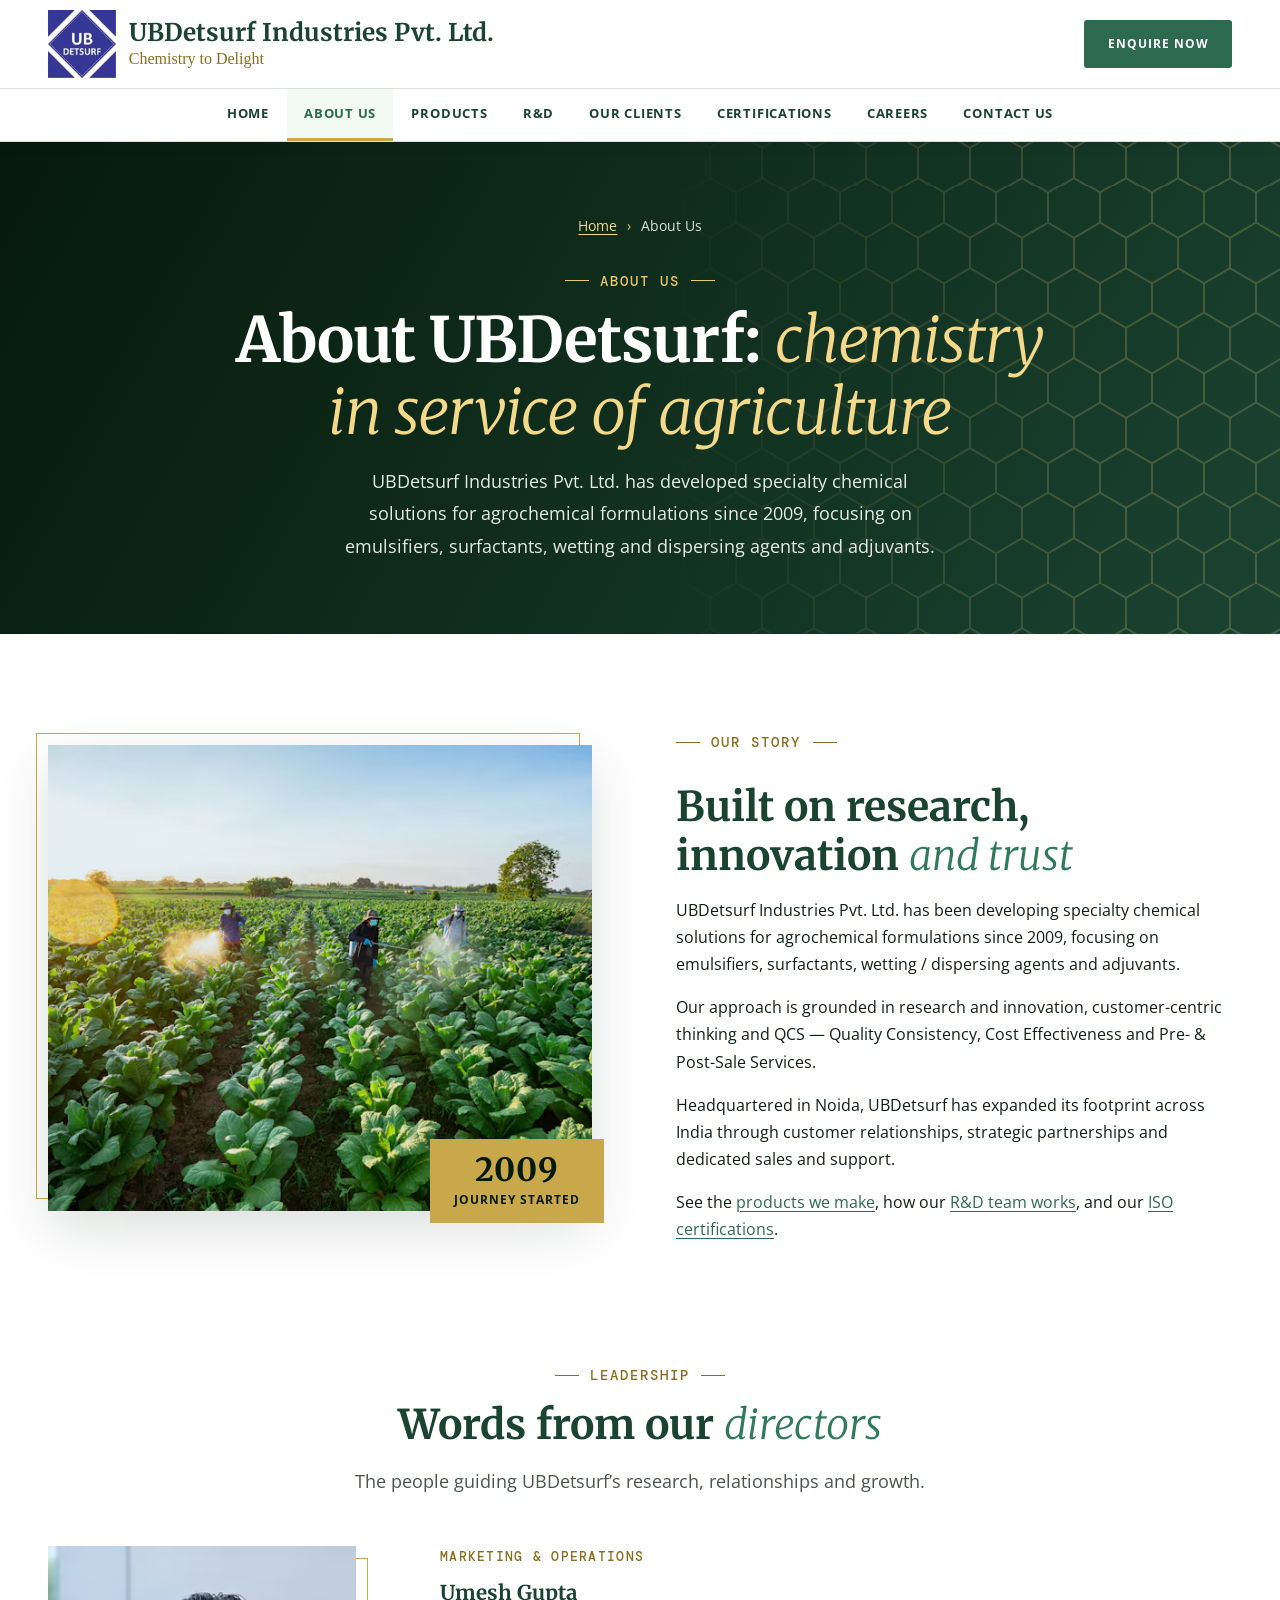
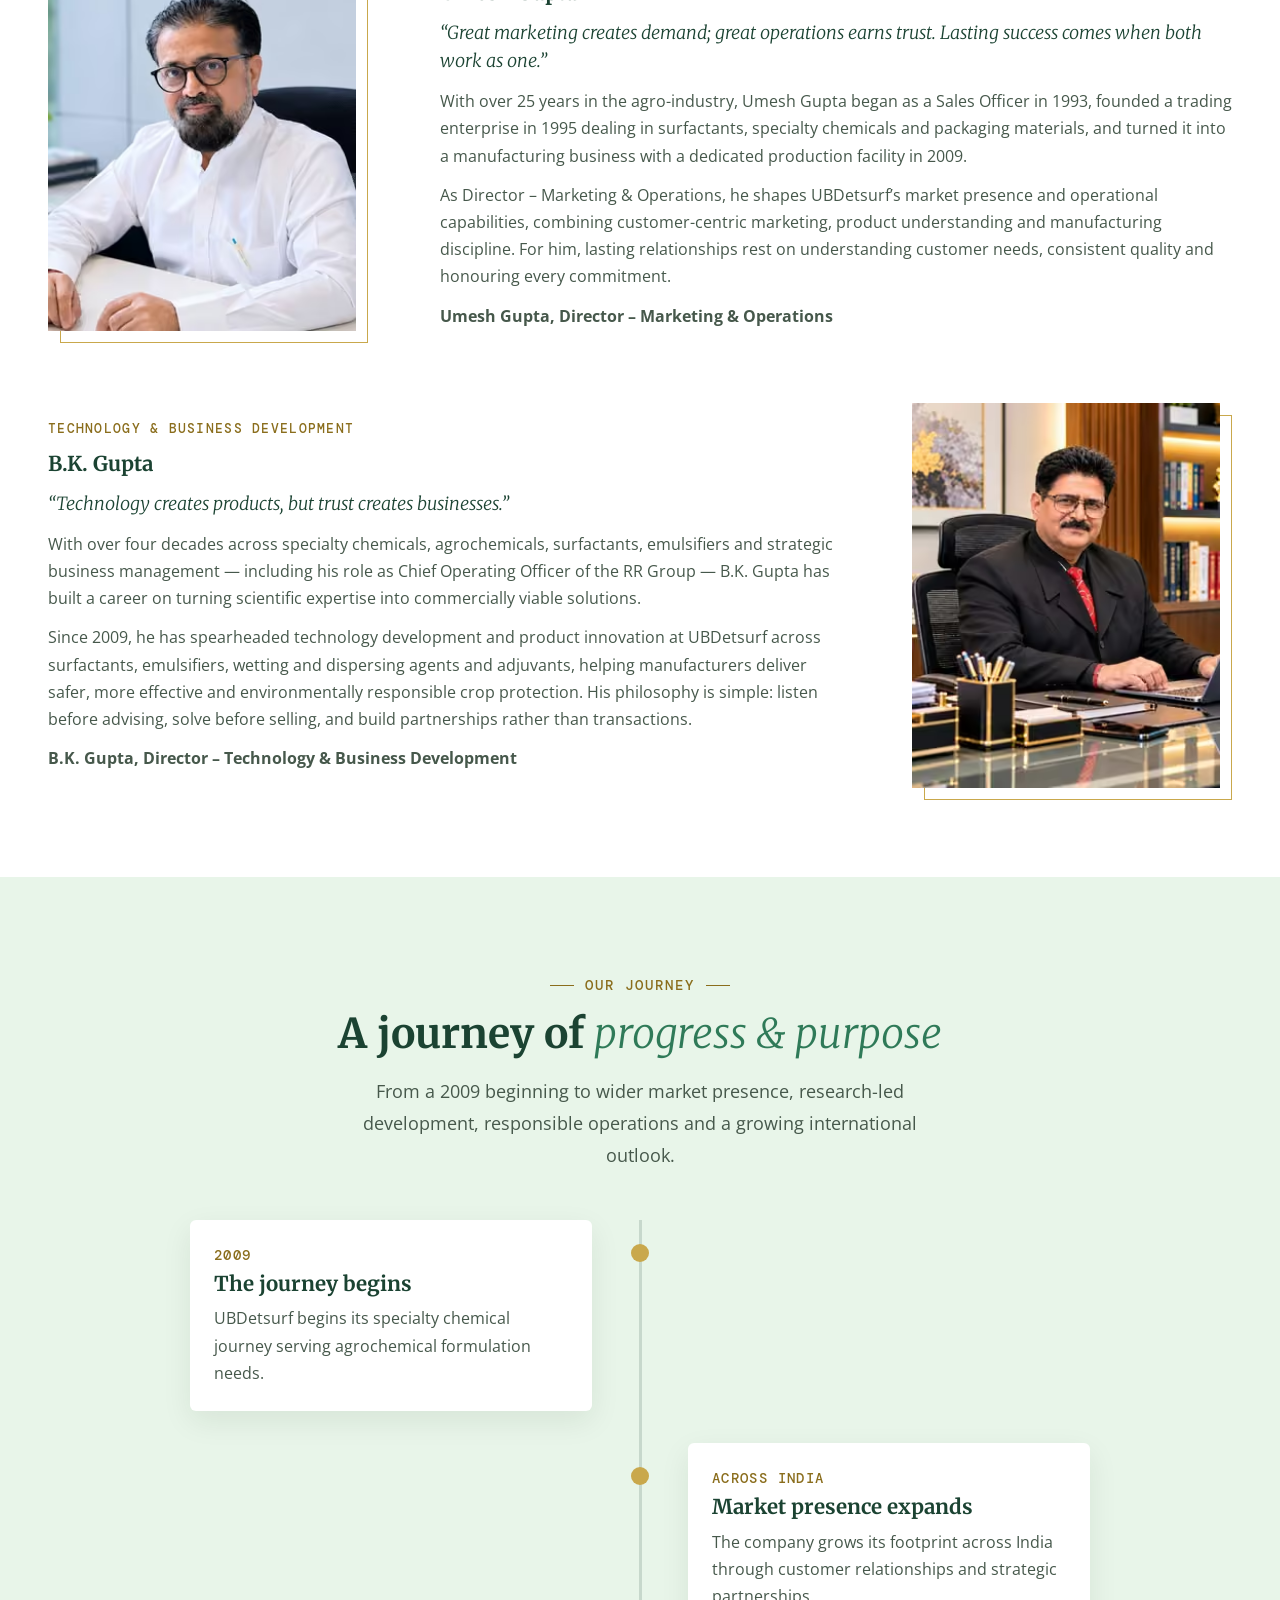
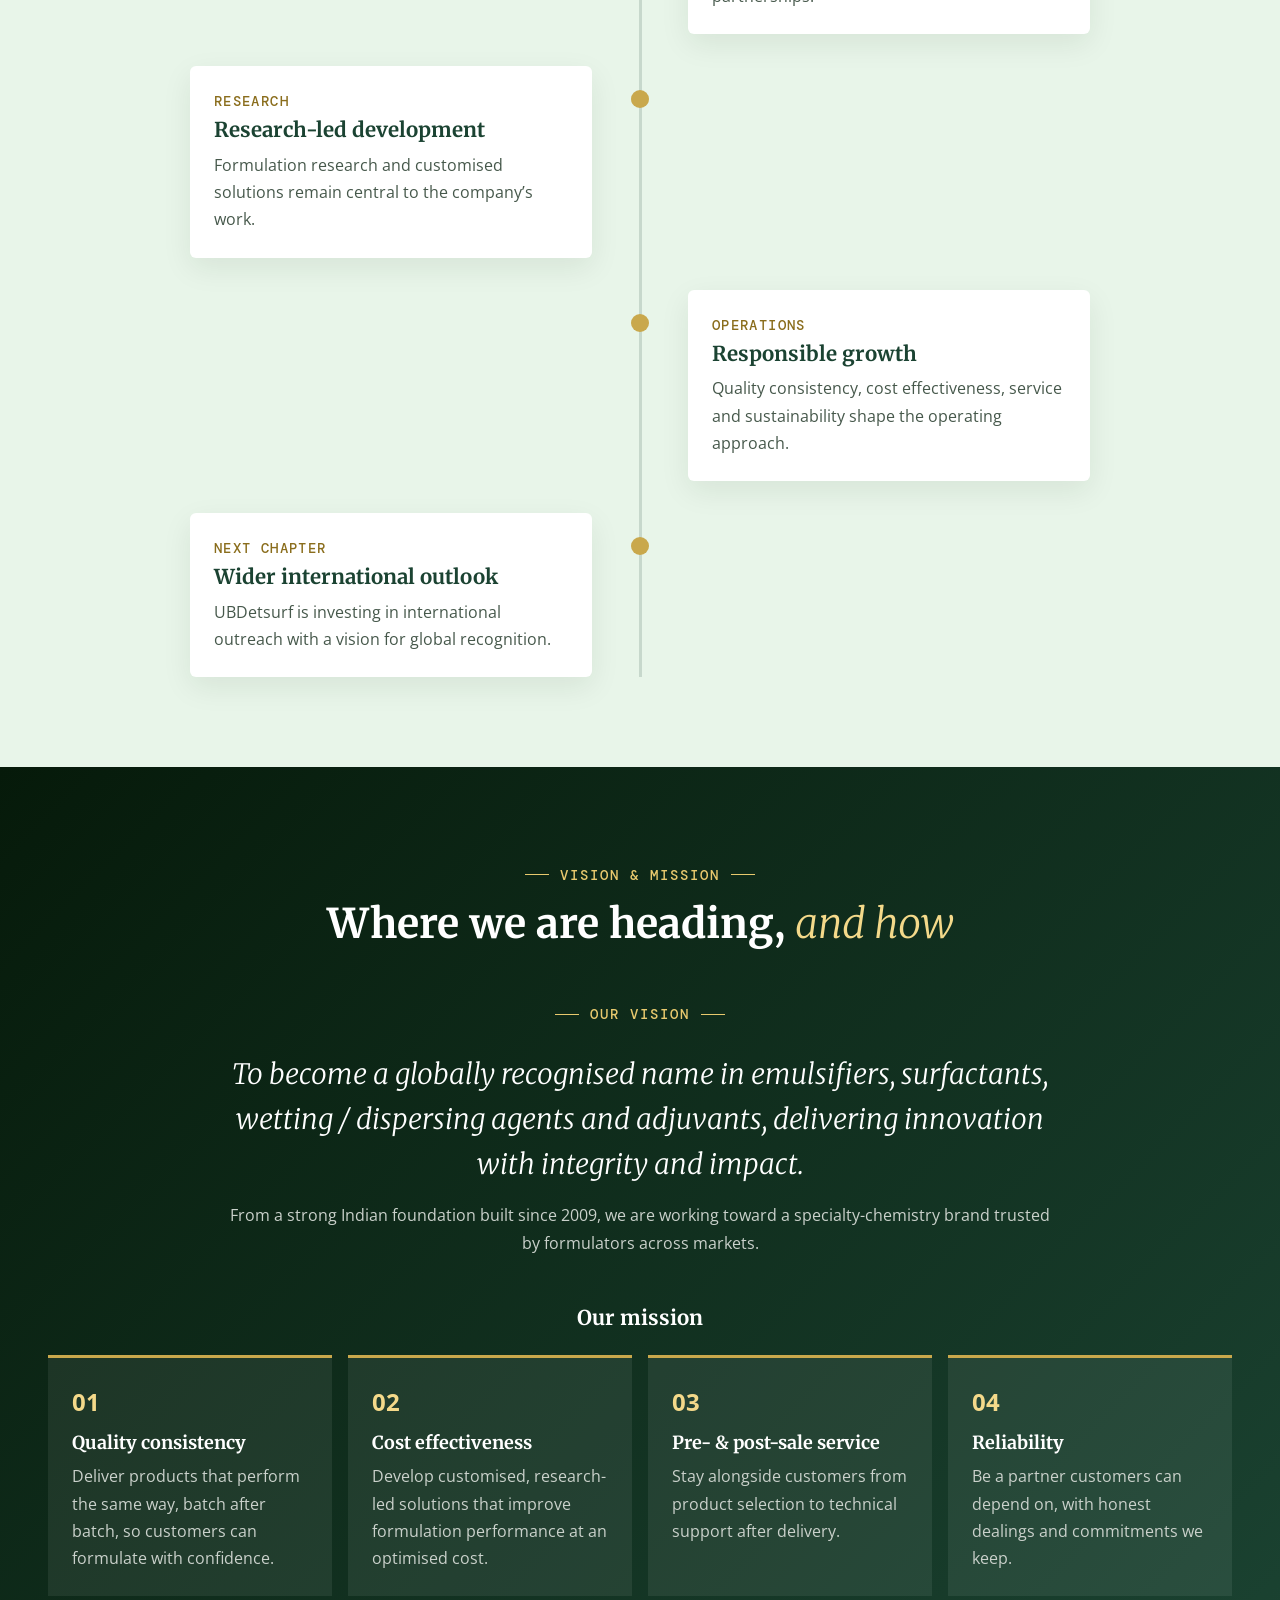
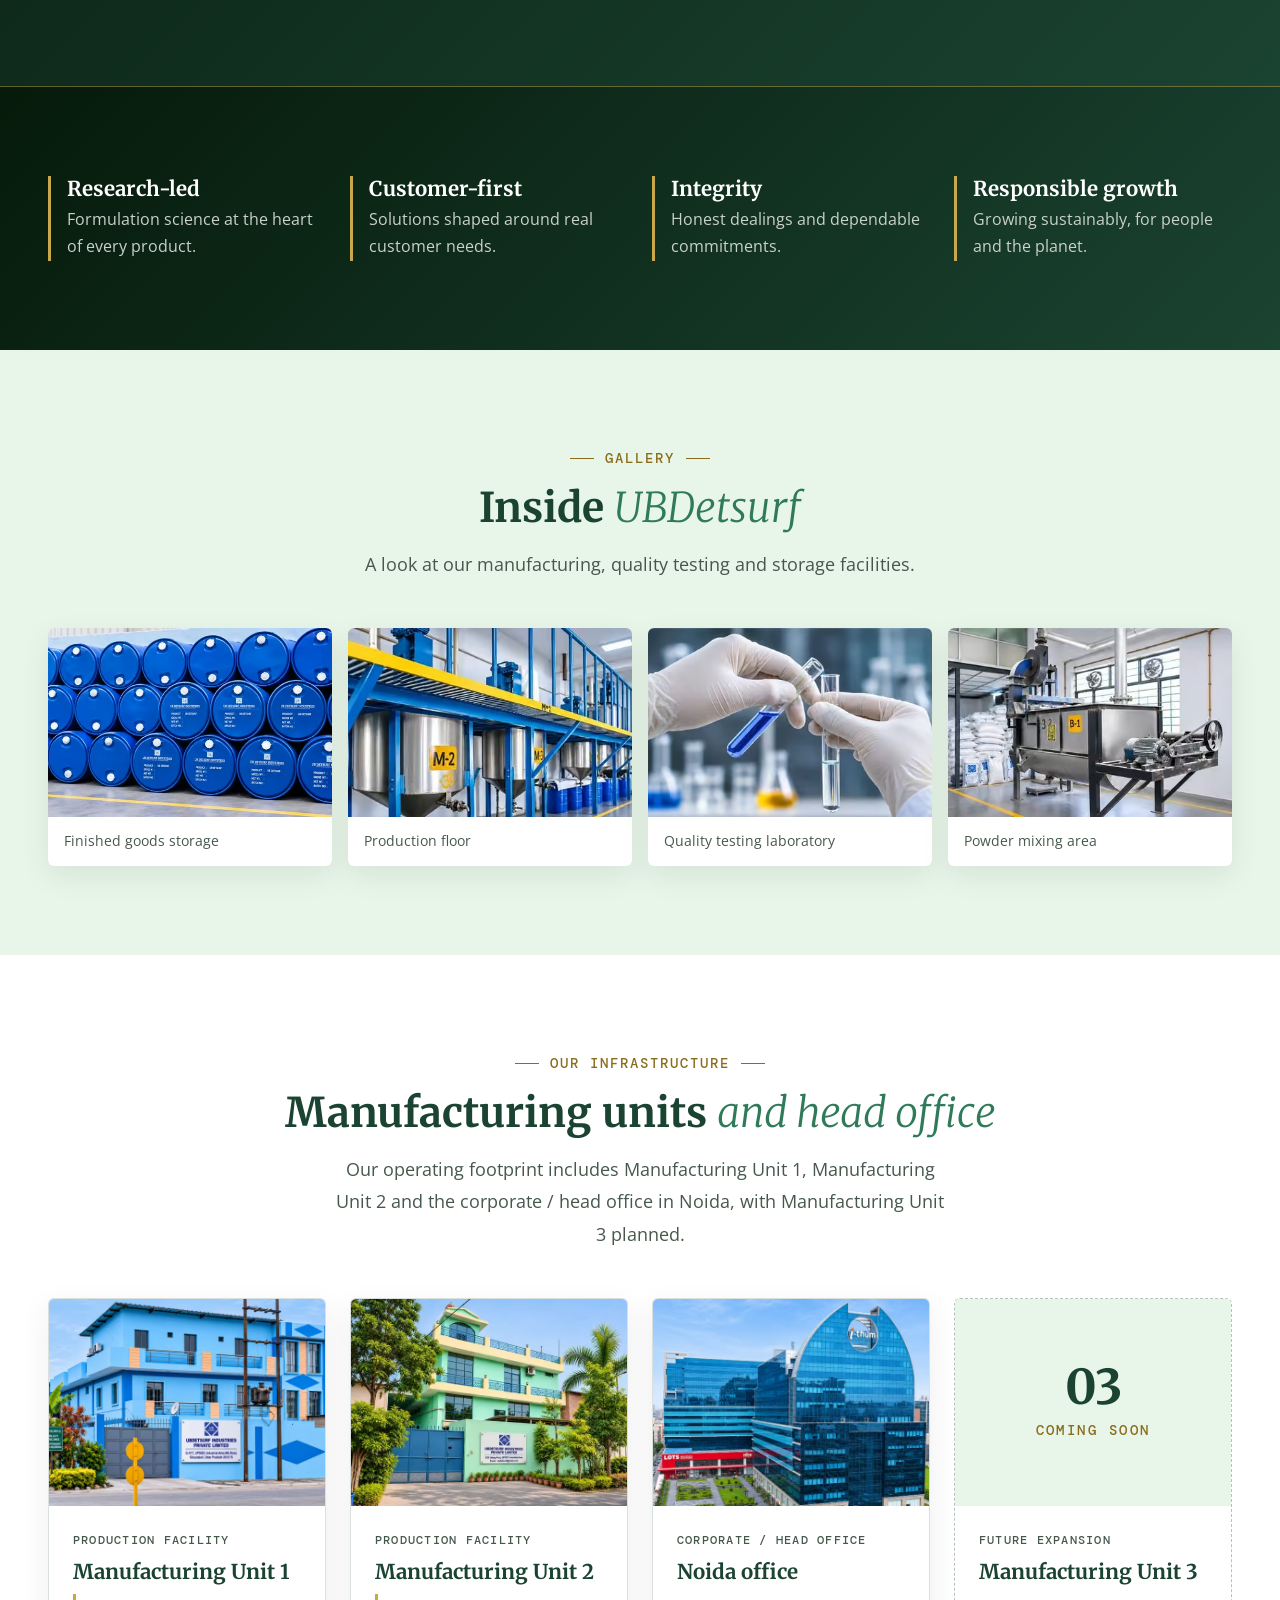
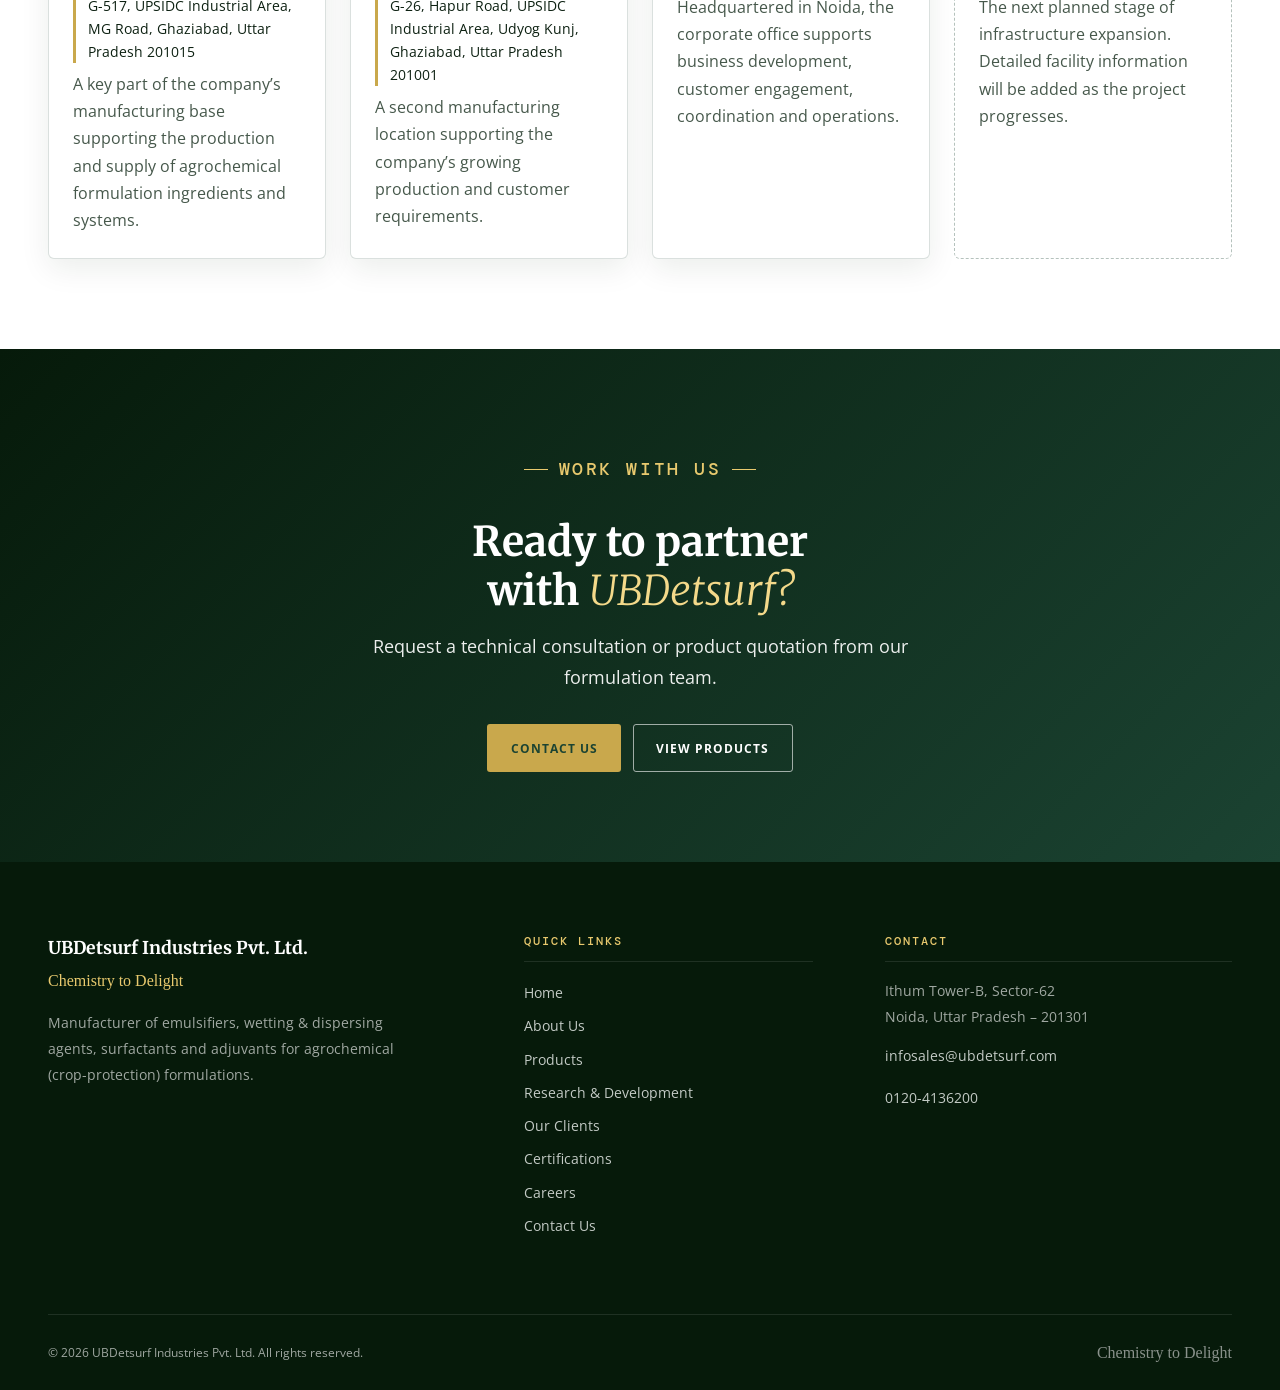
==== commit ec5ecd55: "Update facility cards and remove a client logo - Add photos for Manufacturing Unit 1 and the Noida o" ====
--- a/about-us.html
+++ b/about-us.html
@@ -4,7 +4,7 @@
 <meta charset="utf-8">
 <meta name="viewport" content="width=device-width, initial-scale=1">
 <title>About UBDetsurf Industries | Specialty Chemicals Since 2009</title>
-<meta name="description" content="About UBDetsurf Industries: a Noida-based manufacturer of surfactants and adjuvants for agrochemical formulations since 2009. Facts, leadership and facilities.">
+<meta name="description" content="About UBDetsurf Industries: a Noida-based manufacturer of surfactants and adjuvants for agrochemical formulations since 2009. Our story, leadership and facilities.">
 <link rel="canonical" href="https://www.ubdetsurf.com/about-us.html">
 <meta name="robots" content="index, follow, max-image-preview:large">
 <meta name="theme-color" content="#1b4332">
@@ -18,7 +18,7 @@
 <meta property="og:site_name" content="UBDetsurf Industries">
 <meta property="og:locale" content="en_IN">
 <meta property="og:title" content="About UBDetsurf Industries | Specialty Chemicals Since 2009">
-<meta property="og:description" content="About UBDetsurf Industries: a Noida-based manufacturer of surfactants and adjuvants for agrochemical formulations since 2009. Facts, leadership and facilities.">
+<meta property="og:description" content="About UBDetsurf Industries: a Noida-based manufacturer of surfactants and adjuvants for agrochemical formulations since 2009. Our story, leadership and facilities.">
 <meta property="og:url" content="https://www.ubdetsurf.com/about-us.html">
 <meta property="og:image" content="https://www.ubdetsurf.com/assets/images/og/og-about.jpg">
 <meta property="og:image:width" content="1200">
@@ -26,7 +26,7 @@
 <meta property="og:image:alt" content="About UBDetsurf Industries – chemistry in service of agriculture">
 <meta name="twitter:card" content="summary_large_image">
 <meta name="twitter:title" content="About UBDetsurf Industries | Specialty Chemicals Since 2009">
-<meta name="twitter:description" content="About UBDetsurf Industries: a Noida-based manufacturer of surfactants and adjuvants for agrochemical formulations since 2009. Facts, leadership and facilities.">
+<meta name="twitter:description" content="About UBDetsurf Industries: a Noida-based manufacturer of surfactants and adjuvants for agrochemical formulations since 2009. Our story, leadership and facilities.">
 <meta name="twitter:image" content="https://www.ubdetsurf.com/assets/images/og/og-about.jpg">
 <meta name="twitter:image:alt" content="About UBDetsurf Industries – chemistry in service of agriculture">
 
@@ -111,7 +111,7 @@
       "@id": "https://www.ubdetsurf.com/about-us.html#webpage",
       "url": "https://www.ubdetsurf.com/about-us.html",
       "name": "About UBDetsurf Industries | Specialty Chemicals Since 2009",
-      "description": "About UBDetsurf Industries: a Noida-based manufacturer of surfactants and adjuvants for agrochemical formulations since 2009. Facts, leadership and facilities.",
+      "description": "About UBDetsurf Industries: a Noida-based manufacturer of surfactants and adjuvants for agrochemical formulations since 2009. Our story, leadership and facilities.",
       "inLanguage": "en-IN",
       "isPartOf": {
         "@id": "https://www.ubdetsurf.com/#website"
@@ -324,16 +324,19 @@
     </div>
     <div class="facilities" data-reveal>
       <article class="facility">
-        <div class="facility__media"><picture><source type="image/avif" srcset="assets/images/manufacturing-unit-1-building-600.avif 600w, assets/images/manufacturing-unit-1-building-1200.avif 1200w" sizes="(min-width: 900px) 25vw, 50vw"><source type="image/webp" srcset="assets/images/manufacturing-unit-1-building-600.webp 600w, assets/images/manufacturing-unit-1-building-1200.webp 1200w" sizes="(min-width: 900px) 25vw, 50vw"><img src="assets/images/manufacturing-unit-1-building-600.webp" width="1200" height="895" alt="Front of UBDetsurf Industries Manufacturing Unit 1 with company signboard at the gate" loading="lazy" decoding="async"></picture></div>
-        <div class="facility__body"><p class="facility__kind">Production facility</p><h3>Manufacturing Unit 1</h3><p>A key part of the company&rsquo;s manufacturing base supporting the production and supply of agrochemical formulation ingredients and systems.</p></div>
+        <div class="facility__media"><picture><source type="image/avif" srcset="assets/images/manufacturing-unit-1-building-600.avif 600w, assets/images/manufacturing-unit-1-building-1200.avif 1200w" sizes="(min-width: 900px) 25vw, 50vw"><source type="image/webp" srcset="assets/images/manufacturing-unit-1-building-600.webp 600w, assets/images/manufacturing-unit-1-building-1200.webp 1200w" sizes="(min-width: 900px) 25vw, 50vw"><img src="assets/images/manufacturing-unit-1-building-600.webp" width="1200" height="900" alt="UBDetsurf Industries Manufacturing Unit 1, a blue building with the company signboard beside the gate" loading="lazy" decoding="async"></picture></div>
+        <div class="facility__body"><p class="facility__kind">Production facility</p><h3>Manufacturing Unit 1</h3><address class="facility__address">G-517, UPSIDC Industrial Area, MG Road, Ghaziabad, Uttar Pradesh 201015</address><p>A key part of the company&rsquo;s manufacturing base supporting the production and supply of agrochemical formulation ingredients and systems.</p></div>
       </article>
       <article class="facility">
-        <div class="facility__body"><p class="facility__kind">Production facility</p><h3>Manufacturing Unit 2</h3><p>A second manufacturing location supporting the company&rsquo;s growing production and customer requirements.</p></div>
+        <div class="facility__media"><picture><source type="image/avif" srcset="assets/images/manufacturing-unit-2-building-600.avif 600w, assets/images/manufacturing-unit-2-building-1200.avif 1200w" sizes="(min-width: 900px) 25vw, 50vw"><source type="image/webp" srcset="assets/images/manufacturing-unit-2-building-600.webp 600w, assets/images/manufacturing-unit-2-building-1200.webp 1200w" sizes="(min-width: 900px) 25vw, 50vw"><img src="assets/images/manufacturing-unit-2-building-600.webp" width="1200" height="895" alt="Front of UBDetsurf Industries Manufacturing Unit 2 with company signboard at the gate" loading="lazy" decoding="async"></picture></div>
+        <div class="facility__body"><p class="facility__kind">Production facility</p><h3>Manufacturing Unit 2</h3><address class="facility__address">G-26, Hapur Road, UPSIDC Industrial Area, Udyog Kunj, Ghaziabad, Uttar Pradesh 201001</address><p>A second manufacturing location supporting the company&rsquo;s growing production and customer requirements.</p></div>
       </article>
       <article class="facility">
+        <div class="facility__media"><picture><source type="image/avif" srcset="assets/images/noida-office-ithum-tower-600.avif 600w, assets/images/noida-office-ithum-tower-1200.avif 1200w" sizes="(min-width: 900px) 25vw, 50vw"><source type="image/webp" srcset="assets/images/noida-office-ithum-tower-600.webp 600w, assets/images/noida-office-ithum-tower-1200.webp 1200w" sizes="(min-width: 900px) 25vw, 50vw"><img src="assets/images/noida-office-ithum-tower-600.webp" width="1200" height="900" alt="The glass i-thum building in Sector 62, Noida, home of the UBDetsurf head office" loading="lazy" decoding="async"></picture></div>
         <div class="facility__body"><p class="facility__kind">Corporate / head office</p><h3>Noida office</h3><p>Headquartered in Noida, the corporate office supports business development, customer engagement, coordination and operations.</p></div>
       </article>
       <article class="facility facility--soon">
+        <div class="facility__media facility__placeholder"><span class="facility__placeholder-num" aria-hidden="true">03</span><span class="facility__placeholder-text">Coming soon</span></div>
         <div class="facility__body"><p class="facility__kind">Future expansion</p><h3>Manufacturing Unit 3</h3><p>The next planned stage of infrastructure expansion. Detailed facility information will be added as the project progresses.</p></div>
       </article>
     </div>
--- a/css/components.css
+++ b/css/components.css
@@ -600,6 +600,10 @@
 .facility__body { padding: var(--space-5); }
 .facility__body > * + * { margin-top: var(--space-2); }
 .facility__body p { color: var(--text-muted); }
+.facility__placeholder { display: flex; flex-direction: column; align-items: center; justify-content: center; gap: var(--space-2); aspect-ratio: 4 / 3; background: var(--surface-alt); }
+.facility__placeholder-num { font-family: var(--font-serif); font-size: 3rem; font-weight: 700; line-height: 1; color: var(--green-700); }
+.facility__placeholder-text { font-family: var(--font-mono); font-size: 0.85rem; font-weight: 500; letter-spacing: 0.18em; text-transform: uppercase; color: var(--gold-text); }
+.facility__address { padding-left: var(--space-3); border-left: 3px solid var(--gold-500); font-size: var(--fs-sm); font-style: normal; line-height: 1.6; color: var(--text); }
 .facility__kind {
   font-family: var(--font-mono);
   font-size: 0.78rem;
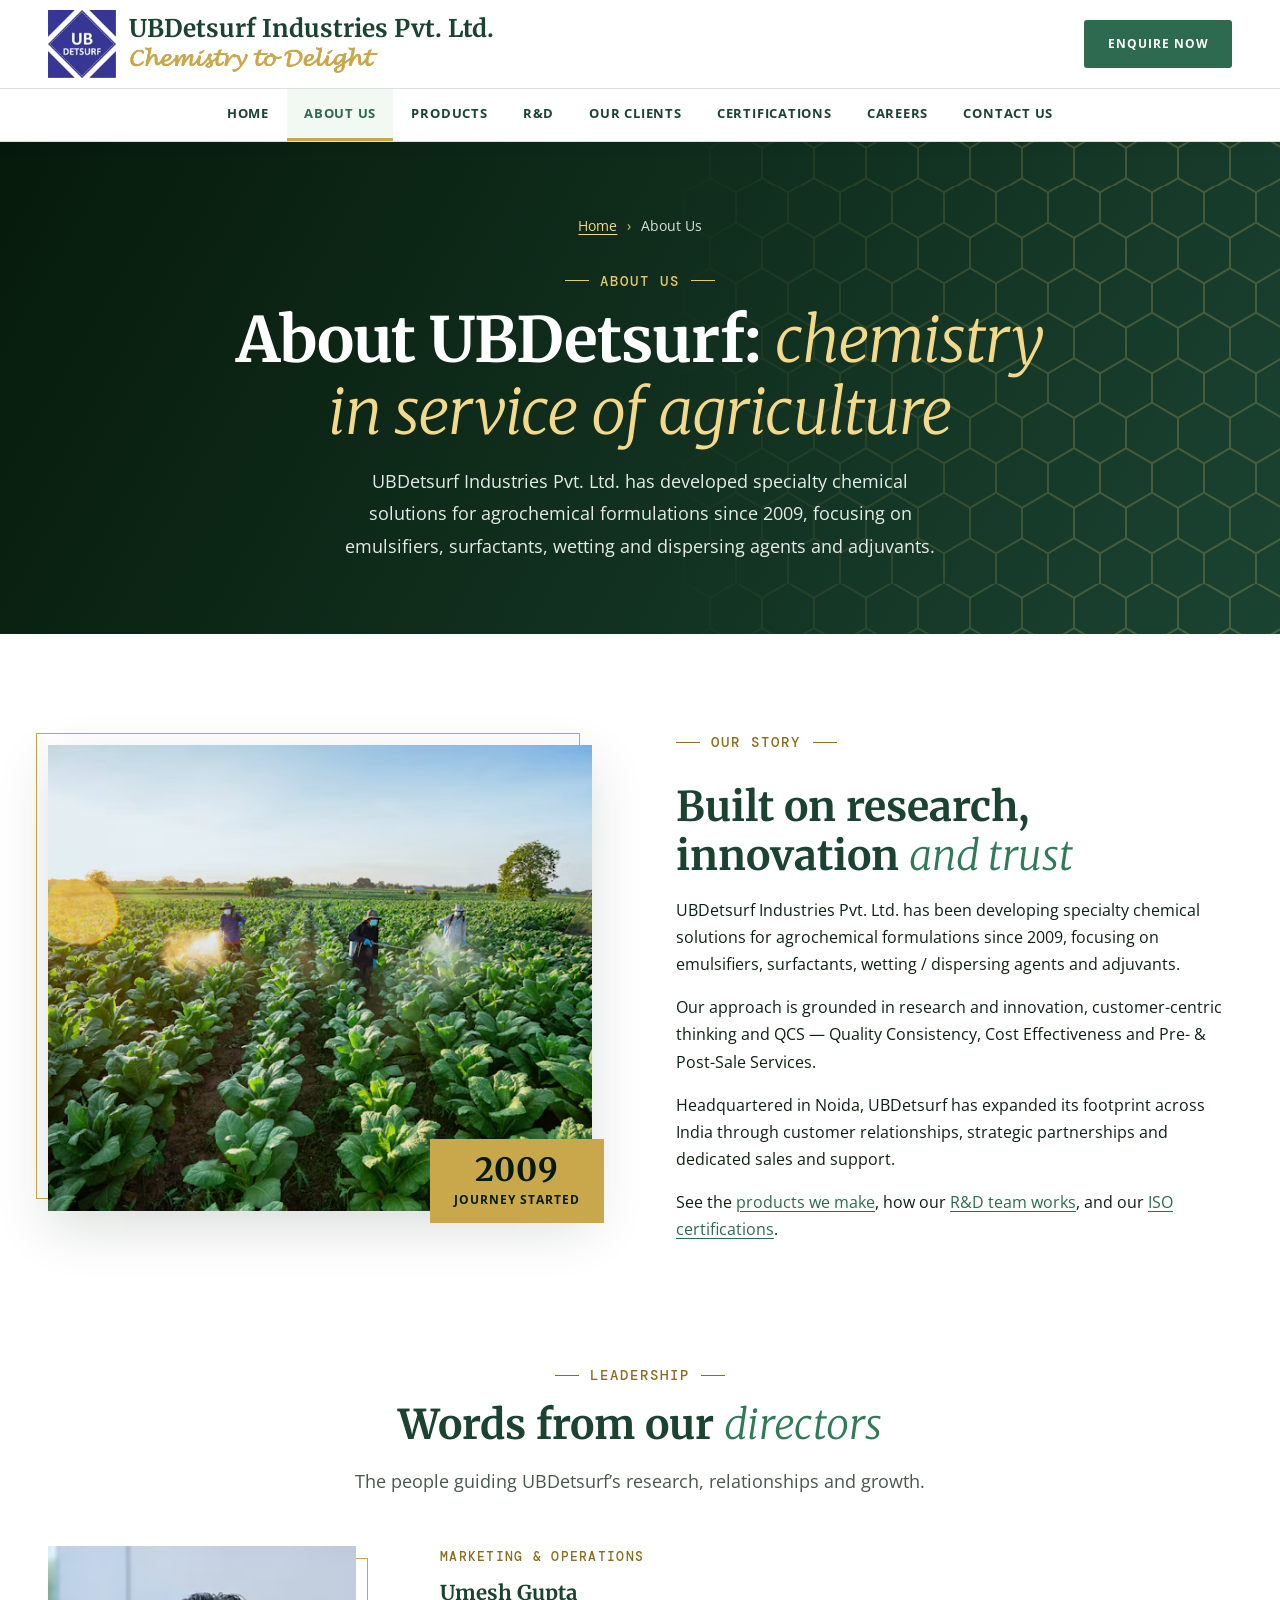
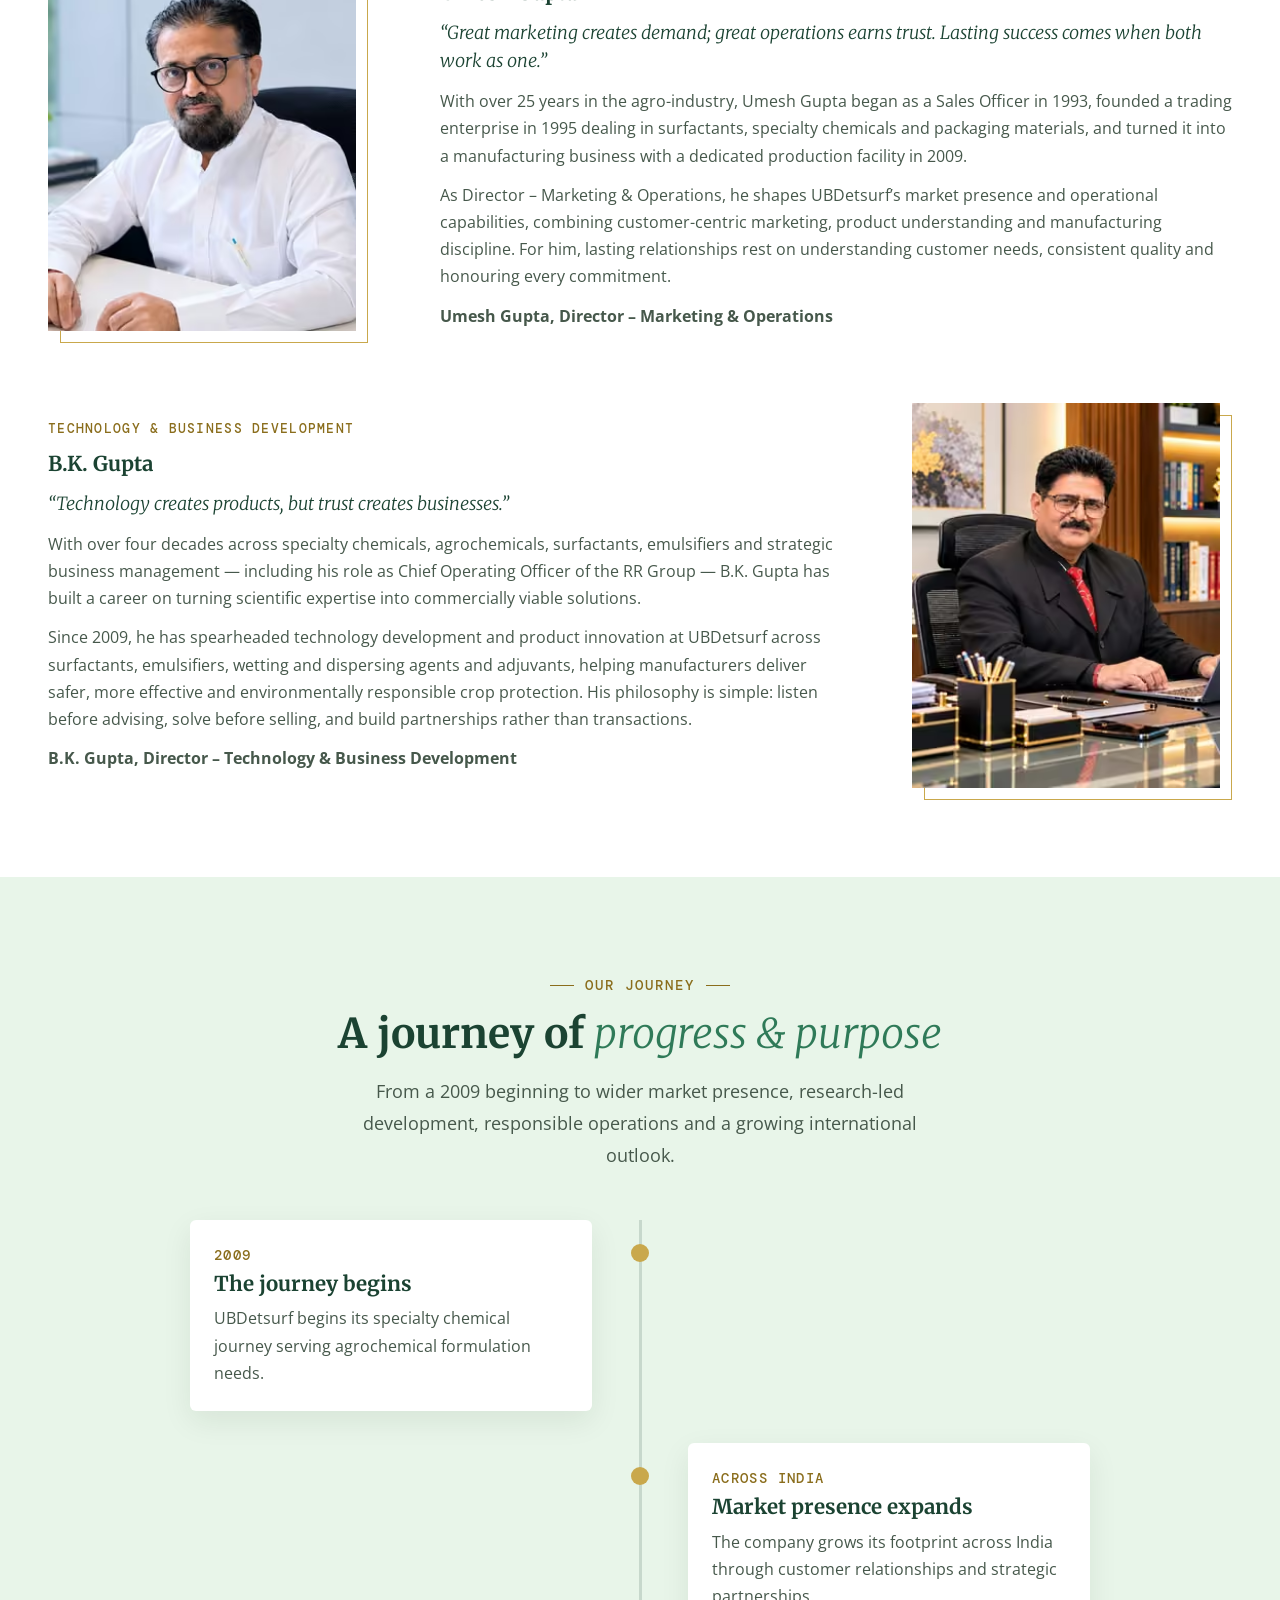
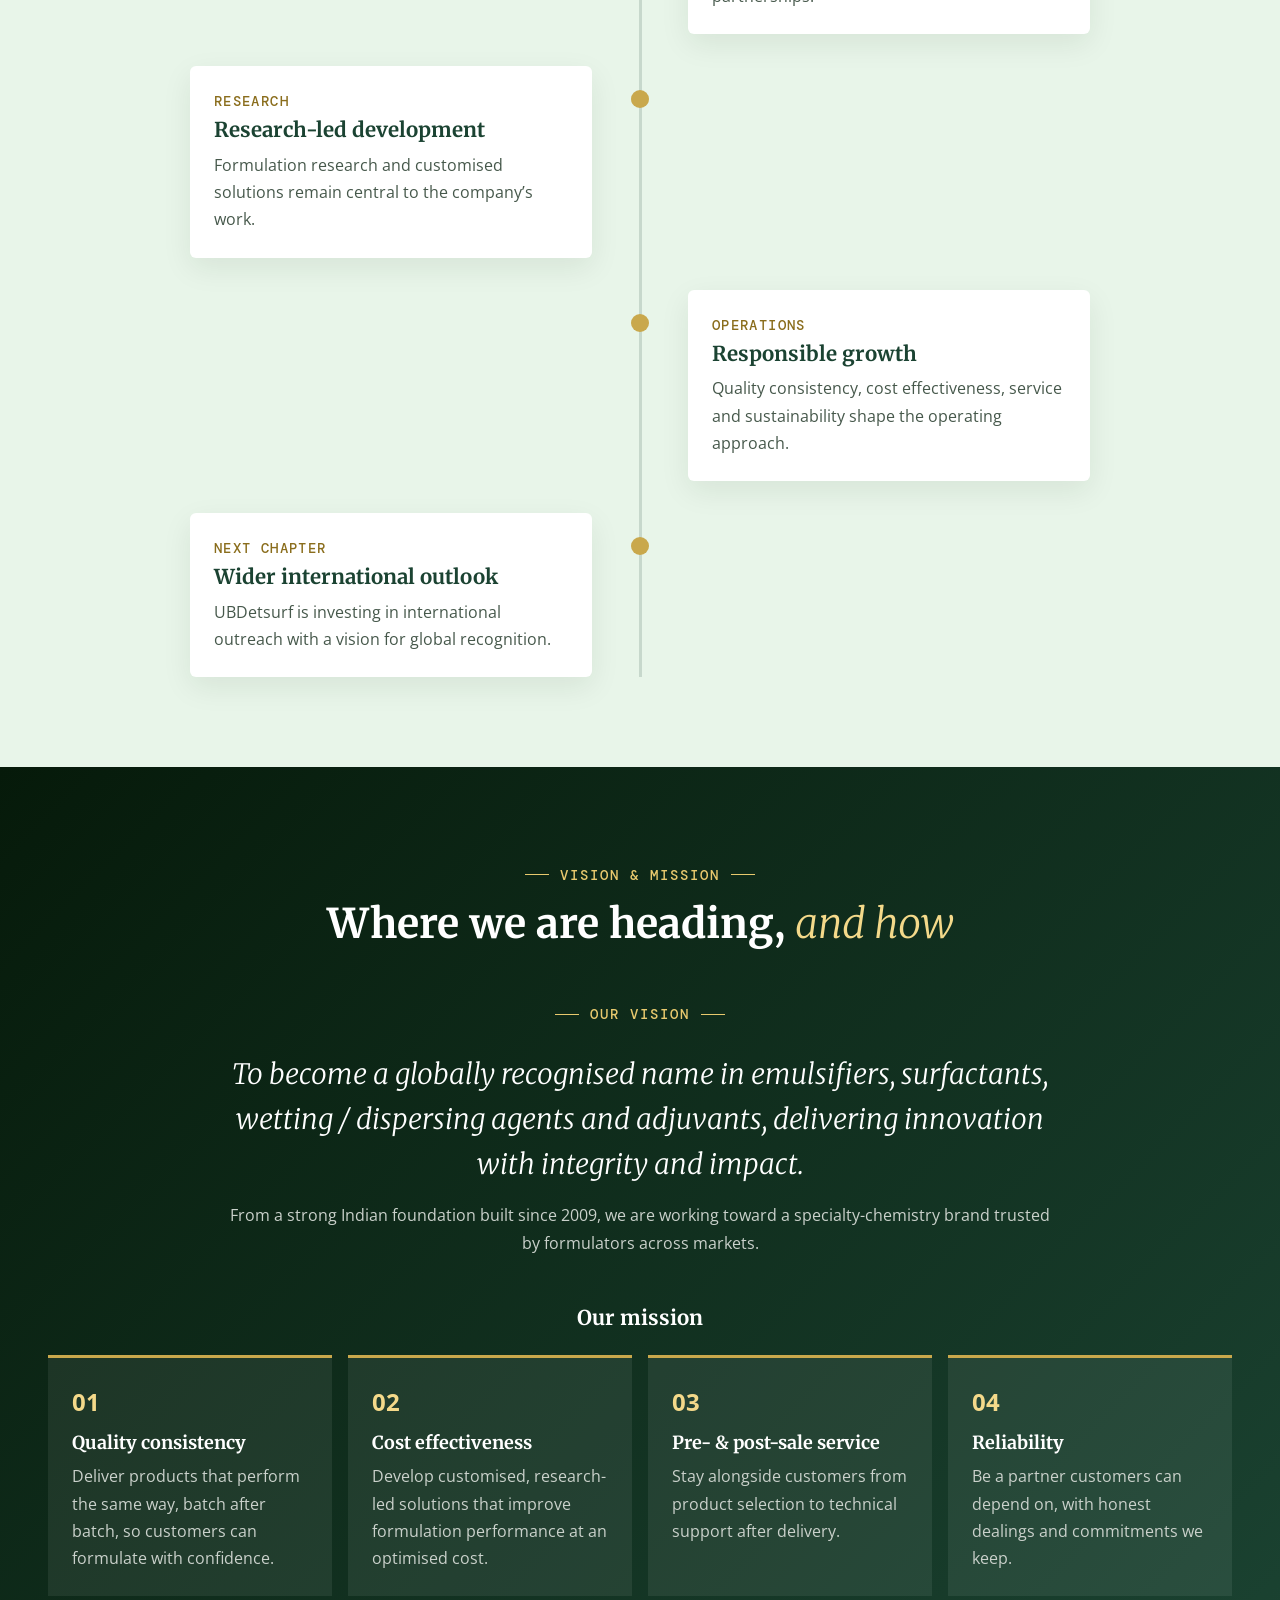
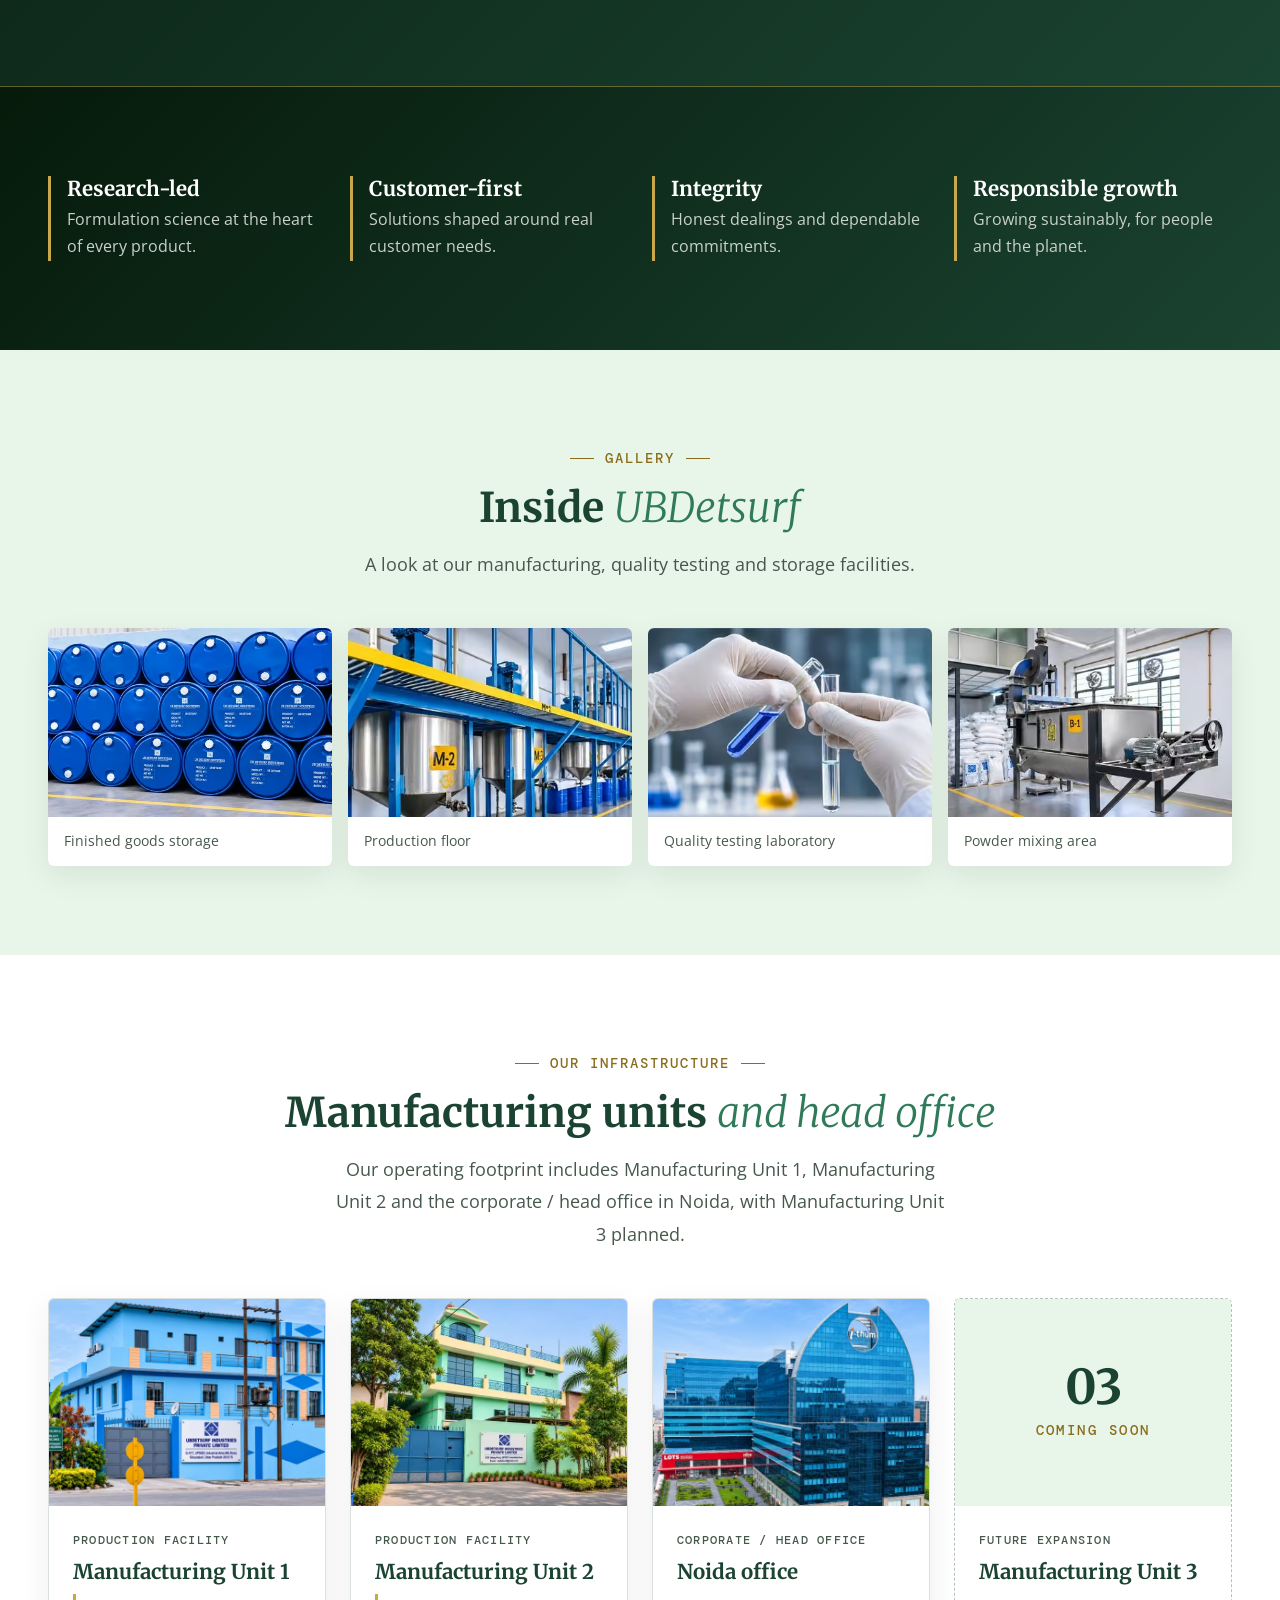
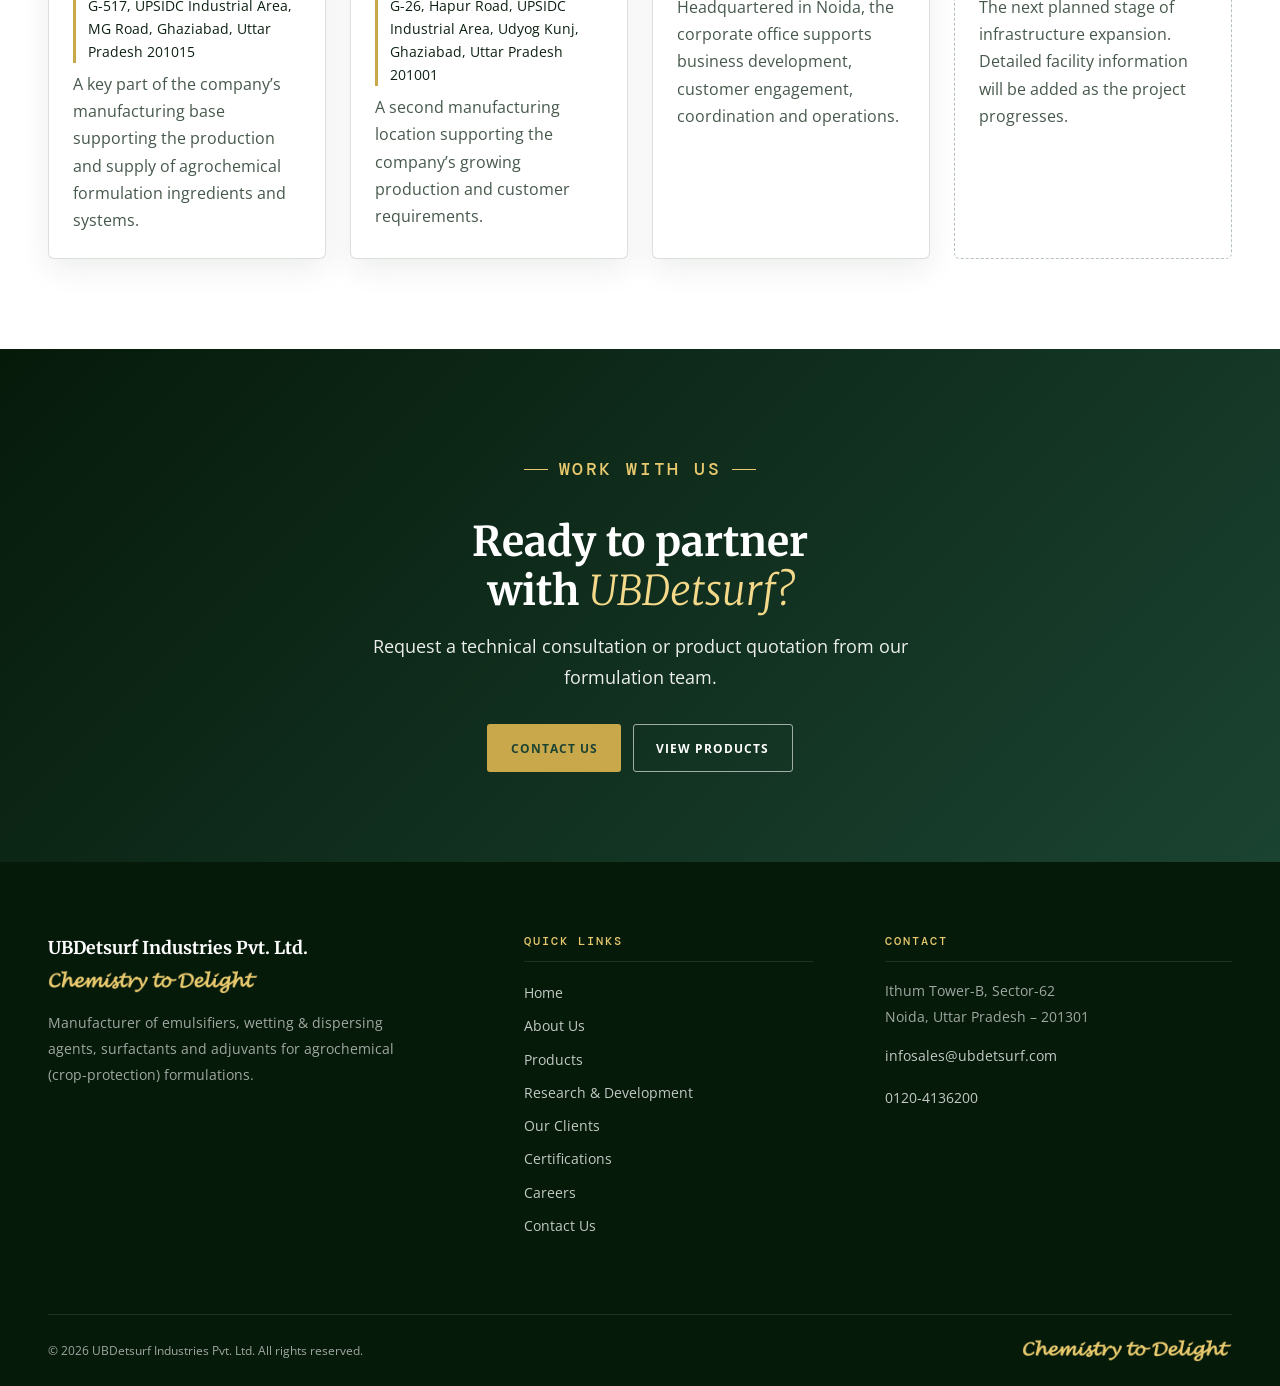
==== commit dd6f67b3: "Use the logo's tagline lettering; fix the narrow phone header - Header and footer tagline now comes " ====
--- a/about-us.html
+++ b/about-us.html
@@ -161,7 +161,7 @@
            sizes="68px" width="68" height="68" alt="" decoding="async">
       <span class="logo__text">
         <span class="logo__name"><b>UBDetsurf</b> Industries Pvt. Ltd.</span>
-        <span class="logo__tag">Chemistry to Delight</span>
+        <span class="logo__tag"><img src="assets/images/tagline-gold.png" width="960" height="108" alt="Chemistry to Delight" decoding="async"></span>
       </span>
     </a>
     <a class="btn btn--green header-cta" href="contact-us.html#enquiry">Enquire now</a>
@@ -361,7 +361,7 @@
     <div class="site-footer__grid">
       <div>
         <p class="site-footer__name"><b>UBDetsurf</b> Industries Pvt. Ltd.</p>
-        <p class="site-footer__tag">Chemistry to Delight</p>
+        <p class="site-footer__tag"><img src="assets/images/tagline-light-gold.png" width="960" height="108" alt="Chemistry to Delight" decoding="async"></p>
         <p class="site-footer__about">Manufacturer of emulsifiers, wetting &amp; dispersing agents, surfactants and adjuvants for agrochemical (crop-protection) formulations.</p>
       </div>
       <nav aria-label="Footer">
@@ -388,7 +388,7 @@
     </div>
     <div class="site-footer__bottom">
       <span>&copy; 2026 UBDetsurf Industries Pvt. Ltd. All rights reserved.</span>
-      <span class="site-footer__script">Chemistry to Delight</span>
+      <span class="site-footer__script"><img src="assets/images/tagline-light-gold.png" width="960" height="108" alt="Chemistry to Delight" decoding="async"></span>
     </div>
   </div>
 </footer>
--- a/css/variables.css
+++ b/css/variables.css
@@ -76,9 +76,6 @@
   --font-serif: "Merriweather", Georgia, "Times New Roman", serif;
   --font-sans: "Open Sans", system-ui, -apple-system, "Segoe UI", Roboto, Arial, sans-serif;
   --font-mono: "DM Mono", ui-monospace, "SFMono-Regular", Menlo, Consolas, monospace;
-  /* The logo tagline uses Lucida Handwriting. It is a system font that cannot
-     be self-hosted, so a handwriting-style fallback chain is provided. */
-  --font-script: "Lucida Handwriting Std", "Lucida Handwriting", "Lucida Calligraphy", "Apple Chancery", cursive;
 
   /* Fluid type scale */
   --fs-xs: 0.78rem;
--- a/css/global.css
+++ b/css/global.css
@@ -262,13 +262,10 @@
   color: var(--green-700);
 }
 .logo__name b { font-weight: 900; }
-.logo__tag {
-  margin-top: 0.15rem;
-  font-family: var(--font-script);
-  font-size: 0.78rem;
-  line-height: 1.3;
-  color: var(--gold-text);
-}
+/* The tagline is artwork cut from the company logo, so its lettering is the
+   same on every device. */
+.logo__tag { display: block; margin-top: 0.2rem; }
+.logo__tag img { width: 100%; max-width: 140px; height: auto; }
 
 .header-cta { display: none; }
 
@@ -375,12 +372,8 @@
   color: var(--white);
 }
 .site-footer__name b { font-weight: 900; }
-.site-footer__tag {
-  margin-top: 0.2rem;
-  font-family: var(--font-script);
-  font-size: 1rem;
-  color: var(--gold-300);
-}
+.site-footer__tag { margin-top: 0.4rem; }
+.site-footer__tag img, .site-footer__script img { width: 210px; max-width: 100%; height: auto; }
 .site-footer__about {
   margin-top: var(--space-4);
   max-width: 44ch;
@@ -416,11 +409,6 @@
   border-top: 1px solid rgba(255, 255, 255, 0.1);
   font-size: var(--fs-xs);
 }
-.site-footer__script {
-  font-family: var(--font-script);
-  font-size: 1rem;
-  color: #8a928c;
-}
 
 /* ---- Motion preferences ---- */
 @media (prefers-reduced-motion: reduce) {
--- a/css/responsive.css
+++ b/css/responsive.css
@@ -7,7 +7,7 @@
 @media (min-width: 640px) {
   .logo__mark { width: 56px; height: 56px; }
   .logo__name { font-size: 1.15rem; }
-  .logo__tag { font-size: 0.9rem; }
+  .logo__tag img { max-width: 190px; }
 
   .metrics { grid-template-columns: repeat(3, 1fr); }
   .metric { border-bottom: 0; border-right: 1px solid rgba(255, 255, 255, 0.1); }
@@ -38,7 +38,7 @@
   .site-header__brand { min-height: var(--brand-row-h); }
   .logo__mark { width: 68px; height: 68px; }
   .logo__name { font-size: clamp(1.3rem, 1.9vw, 1.7rem); }
-  .logo__tag { font-size: 1rem; }
+  .logo__tag img { max-width: 250px; }
   .header-cta { display: inline-flex; }
   .nav-toggle { display: none; }
   .site-nav { display: block; }
@@ -120,6 +120,11 @@
   .client-cards li:nth-child(3n) { --reveal-delay: 0.3s; }
 }
 
+/* ---- Very narrow phones: give the name and tagline room (Contact Us stays in the menu) ---- */
+@media (max-width: 379px) {
+  .site-header .header-cta { display: none; }
+}
+
 @media print {
   .site-header, .skip-link, .cta-band, .chip-nav, .nav-toggle { display: none !important; }
   body { background: #fff; }
